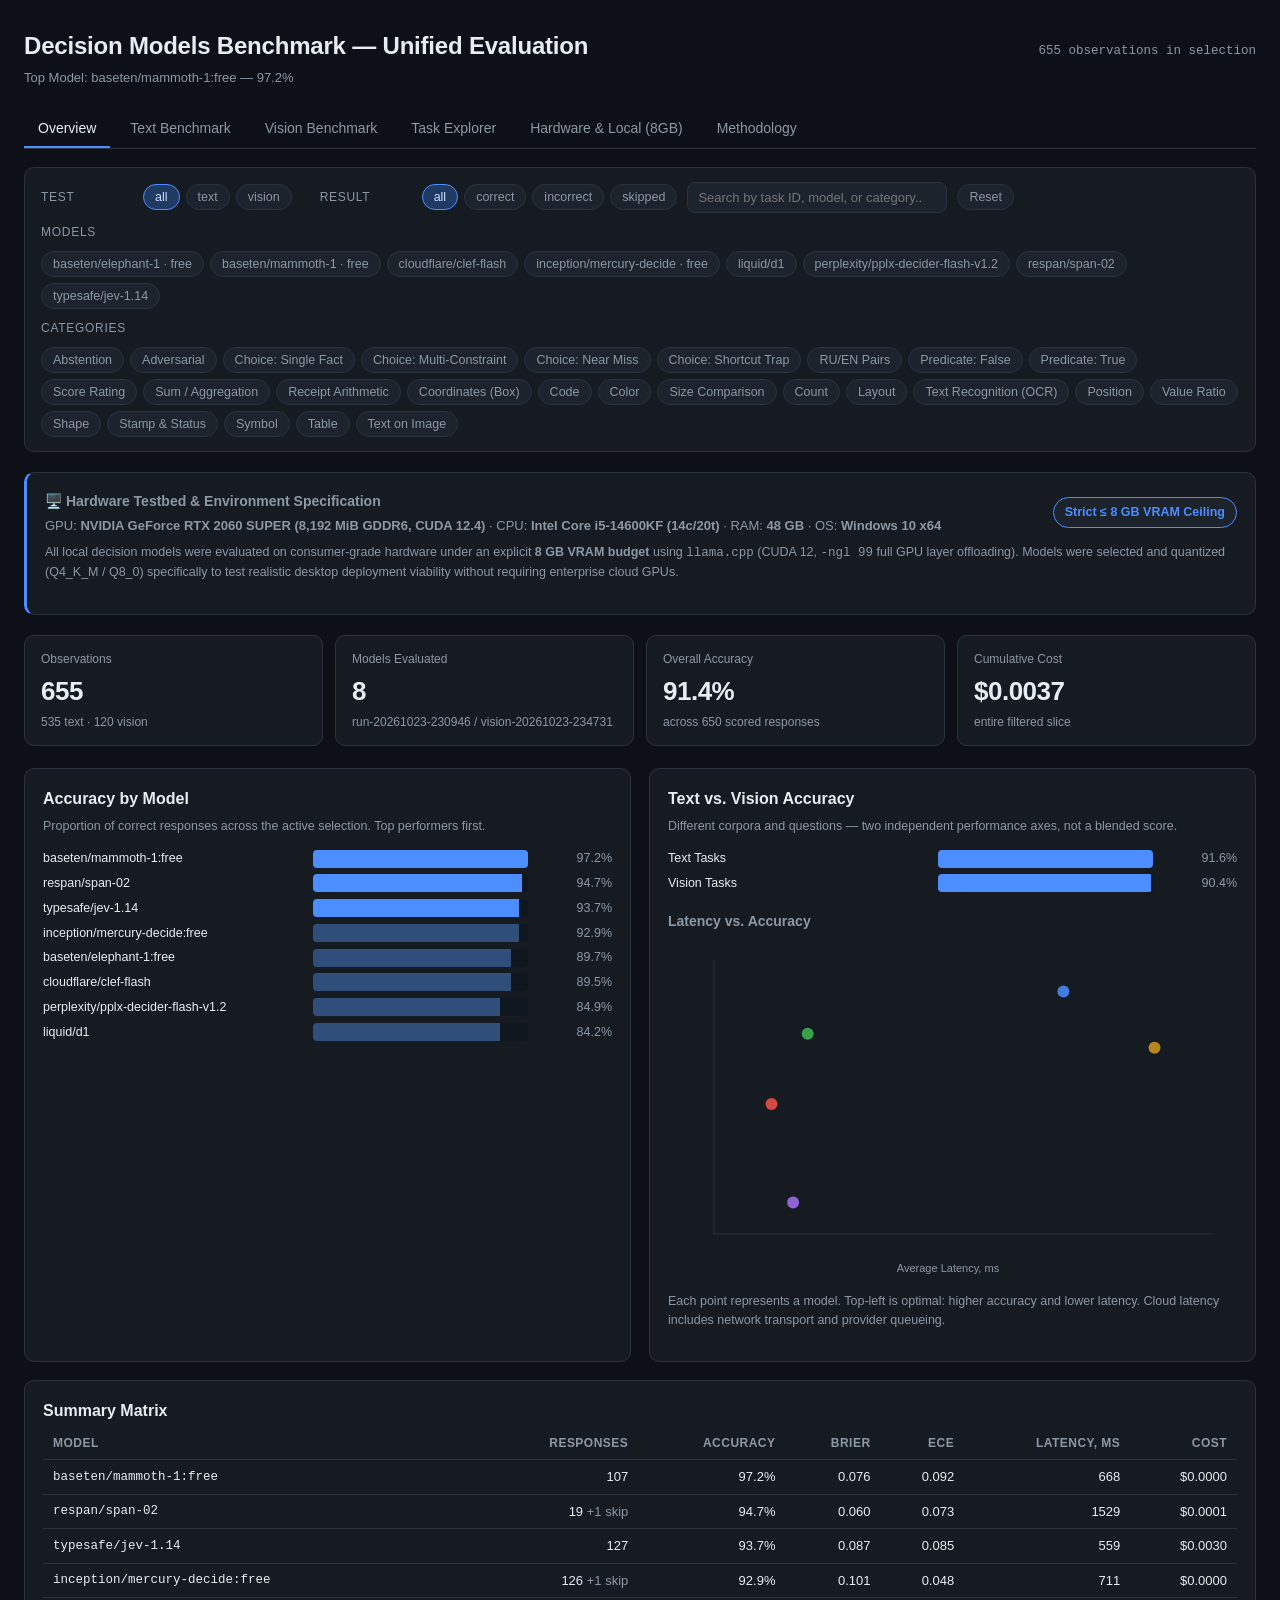
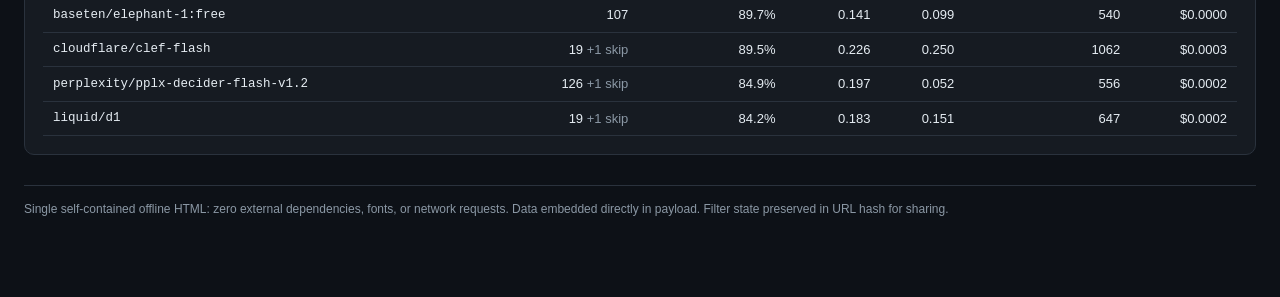
==== docs/index.html @ 8a58cbc9 "docs: correct OS specification to Windows 10 x64" ====
<!DOCTYPE html>
<html lang="en">
<head>
<meta charset="utf-8">
<meta name="viewport" content="width=device-width, initial-scale=1">
<title>Decision Models Benchmark — Evaluation Report</title>
<style>
:root {
  --bg: #0d1117;
  --panel: #161b22;
  --panel-2: #1c232c;
  --line: #2a323d;
  --text: #e6edf3;
  --muted: #8b98a5;
  --accent: #4c8dff;
  --good: #3fb950;
  --warn: #d29922;
  --bad: #f85149;
  --radius: 10px;
}

* { box-sizing: border-box; }

html, body {
  margin: 0;
  padding: 0;
  background: var(--bg);
  color: var(--text);
  font: 14px/1.5 -apple-system, "Segoe UI", Roboto, Arial, sans-serif;
}

a { color: var(--accent); }

.wrap { max-width: 1360px; margin: 0 auto; padding: 28px 24px 80px; }

header.top { display: flex; flex-wrap: wrap; gap: 16px; align-items: baseline; justify-content: space-between; }
h1 { font-size: 24px; margin: 0 0 4px; letter-spacing: -0.2px; }
.sub { color: var(--muted); font-size: 13px; }
.mono { font-family: ui-monospace, Consolas, monospace; font-size: 12.5px; }

nav.tabs { display: flex; flex-wrap: wrap; gap: 6px; margin: 22px 0 18px; border-bottom: 1px solid var(--line); }
nav.tabs button {
  background: none; border: 0; color: var(--muted); padding: 10px 14px;
  cursor: pointer; font-size: 14px; border-bottom: 2px solid transparent;
}
nav.tabs button:hover { color: var(--text); }
nav.tabs button.active { color: var(--text); border-bottom-color: var(--accent); }

section.view { display: none; }
section.view.active { display: block; }

.filters {
  background: var(--panel); border: 1px solid var(--line); border-radius: var(--radius);
  padding: 14px 16px; margin-bottom: 20px;
}
.frow { display: flex; flex-wrap: wrap; gap: 10px; align-items: center; margin-bottom: 10px; }
.frow:last-child { margin-bottom: 0; }
.flabel { color: var(--muted); font-size: 12px; text-transform: uppercase; letter-spacing: .06em; min-width: 92px; }

.chip {
  border: 1px solid var(--line); background: var(--panel-2); color: var(--muted);
  padding: 5px 11px; border-radius: 999px; cursor: pointer; font-size: 12.5px;
}
.chip:hover { color: var(--text); border-color: #3b4652; }
.chip.on { background: #1f3a63; border-color: var(--accent); color: #cfe0ff; }

input[type=search], select {
  background: var(--panel-2); border: 1px solid var(--line); color: var(--text);
  border-radius: 8px; padding: 7px 10px; font-size: 13px; outline: none;
}
input[type=search] { min-width: 260px; }
input[type=search]:focus { border-color: var(--accent); }

.kpis { display: grid; grid-template-columns: repeat(auto-fit, minmax(190px, 1fr)); gap: 12px; margin-bottom: 22px; }
.kpi { background: var(--panel); border: 1px solid var(--line); border-radius: var(--radius); padding: 14px 16px; }
.kpi .k { color: var(--muted); font-size: 12px; }
.kpi .v { font-size: 26px; font-weight: 600; margin-top: 4px; letter-spacing: -0.5px; }
.kpi .n { color: var(--muted); font-size: 12px; margin-top: 2px; }

.card { background: var(--panel); border: 1px solid var(--line); border-radius: var(--radius); padding: 18px; margin-bottom: 18px; }
.card h2 { font-size: 16px; margin: 0 0 4px; }
.card h3 { font-size: 14px; margin: 18px 0 8px; color: var(--muted); font-weight: 600; }
.card p.note { color: var(--muted); font-size: 12.5px; margin: 6px 0 14px; }

table { width: 100%; border-collapse: collapse; font-size: 13px; }
th, td { text-align: left; padding: 7px 10px; border-bottom: 1px solid var(--line); white-space: nowrap; }
th { color: var(--muted); font-weight: 600; font-size: 12px; text-transform: uppercase; letter-spacing: .04em; }
td.num, th.num { text-align: right; font-variant-numeric: tabular-nums; }
tr:hover td { background: #1a212a; }
.table-scroll { overflow-x: auto; }

.bar-row { display: grid; grid-template-columns: 260px 1fr 74px; gap: 10px; align-items: center; margin: 6px 0; }
.bar-label { color: var(--text); font-size: 12.5px; overflow: hidden; text-overflow: ellipsis; }
.bar-track { background: #10161d; border-radius: 4px; height: 18px; overflow: hidden; }
.bar-fill { height: 100%; background: linear-gradient(90deg, #2f6fde, #4c8dff); }
.bar-val { text-align: right; font-variant-numeric: tabular-nums; color: var(--muted); font-size: 12.5px; }

.pill { display: inline-block; padding: 2px 9px; border-radius: 999px; font-size: 11.5px; border: 1px solid transparent; }
.pill.ok { background: #10331b; color: #56d364; border-color: #1f6f34; }
.pill.fail { background: #3a1416; color: #ff7b72; border-color: #7a2126; }
.pill.skip { background: #2b2b1a; color: #d29922; border-color: #5a4a1a; }
.pill.neutral { background: #1c232c; color: var(--muted); border-color: var(--line); }

.claims-grid { display: grid; gap: 10px; }
.claim { border: 1px solid var(--line); border-radius: var(--radius); padding: 14px 16px; background: var(--panel-2); }
.claim .q { font-size: 13.5px; margin-bottom: 8px; }
.claim .q::before { content: "«"; color: var(--muted); }
.claim .q::after { content: "»"; color: var(--muted); }
.claim .ev { color: var(--muted); font-size: 12.5px; }
.claim .head { display: flex; gap: 10px; align-items: center; margin-bottom: 8px; flex-wrap: wrap; }

.legend { display: flex; gap: 14px; flex-wrap: wrap; color: var(--muted); font-size: 12px; margin-top: 8px; }
.legend i { display: inline-block; width: 10px; height: 10px; border-radius: 2px; margin-right: 5px; }

.two-col { display: grid; grid-template-columns: 1fr 1fr; gap: 18px; }
@media (max-width: 980px) { .two-col { grid-template-columns: 1fr; } .bar-row { grid-template-columns: 150px 1fr 64px; } }

.hm { font-variant-numeric: tabular-nums; text-align: center; border-radius: 3px; }
.hm-wrap td { padding: 5px 8px; }

.hm2 { width: 100%; table-layout: auto; }
.hm2 th { white-space: nowrap; padding: 8px 10px; }
.hm2 td { padding: 6px 10px; border-bottom: 1px solid var(--line); }
.hm2 td.hm-cat { color: var(--text); font-weight: 500; white-space: nowrap; width: 34%; }
.hm2 td.hm { text-align: center; font-variant-numeric: tabular-nums; color: #eef3f8; min-width: 64px; }
.hm2 td.hm-empty { color: var(--muted); background: transparent; }
.hm2 td.hm-avg { text-align: center; color: var(--muted); background: rgba(255,255,255,.03); font-weight: 600; }
.hm2 tbody tr:hover td { background-color: rgba(255,255,255,.04); }

.vtasks { display: grid; grid-template-columns: repeat(auto-fill, minmax(340px, 1fr)); gap: 14px; }
.vtask { background: var(--panel-2); border: 1px solid var(--line); border-radius: var(--radius); padding: 12px; }
.vtask img { width: 100%; display: block; border-radius: 6px; border: 1px solid var(--line); background: #fff; }
.vhead { display: flex; gap: 8px; align-items: center; margin-bottom: 8px; flex-wrap: wrap; }
.vq { font-size: 13px; margin: 10px 0 4px; }
.vgold { font-size: 12.5px; color: var(--muted); margin-bottom: 8px; }
.vgold b { color: var(--text); }
.vres { display: flex; flex-direction: column; gap: 3px; border-top: 1px solid var(--line); padding-top: 8px; }
.vrow { display: grid; grid-template-columns: 1fr 24px 40px 1.1fr; gap: 6px; align-items: center; font-size: 12px; }
.vm { color: var(--muted); overflow: hidden; text-overflow: ellipsis; white-space: nowrap; }
.vc { text-align: right; color: var(--muted); font-variant-numeric: tabular-nums; }
.vp { color: #c9d4df; font-size: 11.5px; overflow: hidden; text-overflow: ellipsis; white-space: nowrap; }

ul.tight { margin: 8px 0 0 18px; padding: 0; }
ul.tight li { margin: 4px 0; color: #c9d4df; }

footer { color: var(--muted); font-size: 12px; margin-top: 30px; border-top: 1px solid var(--line); padding-top: 14px; }

</style>
</head>
<body>
<div class="wrap">

  <header class="top">
    <div>
      <h1>Decision Models Benchmark — Unified Evaluation</h1>
      <div class="sub" id="overview-sub">107 Text &amp; 20 Vision Tasks · Cloud API vs. Local llama.cpp (8 GB VRAM Budget)</div>
    </div>
    <div class="sub mono" id="f-summary"></div>
  </header>

  <nav class="tabs">
    <button data-view="overview" class="active">Overview</button>
    <button data-view="text">Text Benchmark</button>
    <button data-view="vision">Vision Benchmark</button>
    <button data-view="explore">Task Explorer</button>
    <button data-view="local">Hardware &amp; Local (8GB)</button>
    <button data-view="methods">Methodology</button>
  </nav>

  <div class="filters">
    <div class="frow"><span class="flabel">Test</span><div id="f-test" style="display:flex;gap:6px;flex-wrap:wrap"></div>
      <span class="flabel" style="margin-left:18px">Result</span><div id="f-out" style="display:flex;gap:6px;flex-wrap:wrap"></div>
      <input type="search" id="f-q" placeholder="Search by task ID, model, or category...">
      <button class="chip" id="f-reset">Reset</button>
    </div>
    <div class="frow"><span class="flabel">Models</span><div id="f-models" style="display:flex;gap:6px;flex-wrap:wrap"></div></div>
    <div class="frow"><span class="flabel">Categories</span><div id="f-cats" style="display:flex;gap:6px;flex-wrap:wrap"></div></div>
  </div>

  <!-- ------------------------------------------------------------- overview -->
  <section class="view active" id="v-overview">
    <!-- Hardware Specification Callout -->
    <div class="card" style="margin-bottom: 20px; border-left: 3px solid var(--accent)">
      <div style="display:flex;justify-content:space-between;align-items:center;flex-wrap:wrap;gap:12px">
        <div>
          <h3 style="margin:0 0 4px">🖥️ Hardware Testbed &amp; Environment Specification</h3>
          <div class="sub">GPU: <b>NVIDIA GeForce RTX 2060 SUPER (8,192 MiB GDDR6, CUDA 12.4)</b> · CPU: <b>Intel Core i5-14600KF (14c/20t)</b> · RAM: <b>48 GB</b> · OS: <b>Windows 10 x64</b></div>
        </div>
        <span class="chip" style="border-color:var(--accent);color:var(--accent);font-weight:600">Strict ≤ 8 GB VRAM Ceiling</span>
      </div>
      <p class="note" style="margin-top:8px">All local decision models were evaluated on consumer-grade hardware under an explicit <b>8 GB VRAM budget</b> using <code>llama.cpp</code> (CUDA 12, <code>-ngl 99</code> full GPU layer offloading). Models were selected and quantized (Q4_K_M / Q8_0) specifically to test realistic desktop deployment viability without requiring enterprise cloud GPUs.</p>
    </div>

    <div class="kpis" id="kpis"></div>
    <div class="two-col">
      <div class="card">
        <h2>Accuracy by Model</h2>
        <p class="note">Proportion of correct responses across the active selection. Top performers first.</p>
        <div id="chart-acc"></div>
      </div>
      <div class="card">
        <h2>Text vs. Vision Accuracy</h2>
        <p class="note">Different corpora and questions — two independent performance axes, not a blended score.</p>
        <div id="chart-test"></div>
        <h3>Latency vs. Accuracy</h3>
        <div id="scatter"></div>
      </div>
    </div>
    <div class="card">
      <h2>Summary Matrix</h2>
      <div id="table-models"></div>
    </div>
  </section>

  <!-- ----------------------------------------------------------------- text -->
  <section class="view" id="v-text">
    <div class="card">
      <h2>Text Model Summary: Cloud &amp; Local</h2>
      <p class="note">Direct comparison of 5 cloud and 10 local models on an identical 107-task corpus. Local models are marked as (local) and benchmarked on RTX 2060 SUPER 8GB.</p>
      <div id="text-models-table"></div>
    </div>
    <div class="card">
      <h2>Category Reference</h2>
      <p class="note">Each category isolates a specific decision primitive or failure mode rather than a broad subject topic.</p>
      <div id="catkey"></div>
    </div>
    <div class="card">
      <div style="display:flex;justify-content:space-between;align-items:center;flex-wrap:wrap;gap:10px;margin-bottom:8px">
        <h2 style="margin:0">Accuracy by Category (Heatmap)</h2>
        <div id="heat-filter" style="display:flex;gap:6px"></div>
      </div>
      <p class="note">Cell numbers indicate percentage accuracy; background saturation indicates relative score. Cloud and local models aligned side-by-side.</p>
      <div id="heat"></div>
    </div>
    <div class="two-col">
      <div class="card">
        <h2>Probability Calibration</h2>
        <div id="calib"></div>
      </div>
      <div class="card">
        <h2>Score Axis: Deviation from Rubric</h2>
        <div id="bias"></div>
        <p class="note">Models consistently demonstrate a 0.1–0.3 level bias toward the center of the ordinal 0–4 scale.</p>
      </div>
    </div>
    <div class="card">
      <h2>Paired Model Comparisons (Bootstrap)</h2>
      <div id="cmp"></div>
    </div>
  </section>

  <!-- --------------------------------------------------------------- vision -->
  <section class="view" id="v-vision">
    <div class="card">
      <div style="display:flex;justify-content:space-between;align-items:center;flex-wrap:wrap;gap:10px;margin-bottom:8px">
        <h2 style="margin:0">Vision Models Summary</h2>
        <div id="vmodels-filter" style="display:flex;gap:6px"></div>
      </div>
      <p class="note">6 cloud and 6 local models evaluated on 20 ladder tasks. Local models are labeled (local). "+1 skip" denotes the box-coordinates task (supported only by Jev).</p>
      <div id="vmodels"></div>
    </div>
    <div class="two-col">
      <div class="card">
        <h2>Accuracy across Ladder Levels</h2>
        <p class="note">L1 (single salient object) through L5 (dense scene reasoning, code bug, arithmetic). Direct cloud vs. local comparison.</p>
        <div id="vlvl"></div>
      </div>
      <div class="card">
        <h2>Box Coordinate Primitive</h2>
        <div id="box"></div>
        <p class="note">Intersection over Union (IoU) evaluated against exact synthetic ground truth coordinates.</p>
      </div>
    </div>
    <div class="card">
      <h2>Visual Task Inspection Cards</h2>
      <p class="note">Under each image: prompt question, ground truth answer, and individual model predictions: ✓/✗, confidence, and error output.</p>
      <div class="vtasks" id="vtasks"></div>
    </div>
    <div class="card">
      <h2>Empirical Task Difficulty</h2>
      <div id="vdiff"></div>
    </div>
  </section>

  <!-- -------------------------------------------------------------- explore -->
  <section class="view" id="v-explore">
    <div class="card">
      <h2>All Observations</h2>
      <p class="note" id="explore-count"></p>
      <div id="explore-table"></div>
    </div>
  </section>

  <!-- ---------------------------------------------------------------- local -->
  <section class="view" id="v-local">
    <div class="card">
      <h2>Local Deployment: 10 Models on RTX 2060 SUPER (8 GB VRAM Limit)</h2>
      <p class="note">Evaluated on identical corpora (107 text + 20 vision tasks) using <code>llama.cpp</code> (CUDA 12 build, offloading all layers with <code>-ngl 99</code>). GPU warmed up prior to measurements, cold runs excluded. Accuracy is deterministic; wall-clock latency measured under dedicated GPU load.</p>
      <div id="local-table"></div>
    </div>
    <div class="two-col">
      <div class="card">
        <h2>Local Text Accuracy &amp; VRAM</h2>
        <div id="local-chart"></div>
      </div>
      <div class="card">
        <h2>Local Vision Accuracy &amp; VRAM</h2>
        <div id="local-vchart"></div>
      </div>
    </div>
    <div class="card">
      <h2>Cloud Baselines on the Same Corpora</h2>
      <div id="local-cloud"></div>
      <p class="note">Text ceiling: 0.972 (mammoth-1) vs. best local 0.869 (vllm-d3-flash, −10.3 pp). Vision ceiling: 0.947 (span-02 / pplx-decider) vs. best local 0.895 (vllm-d3-flash / Clef-Flash, −5.2 pp). Local models incur zero token costs, complete data privacy, and predictable low-latency inference.</p>
    </div>
  </section>

  <!-- -------------------------------------------------------------- methods -->
  <section class="view" id="v-methods">
    <div class="card">
      <h2>Evaluation Metrics</h2>
      <ul class="tight">
        <li><b>Accuracy</b> — proportion of tasks where the argmax selected option matched the ground truth label. For binary predicates (noul), threshold is 0.5; for ordinal scores, rounded to the nearest level.</li>
        <li><b>Brier Score</b> — mean squared error across the full probability distribution vector.</li>
        <li><b>Expected Calibration Error (ECE)</b> — 10-bin weighted absolute gap between model confidence and empirical accuracy.</li>
        <li><b>p(gold)</b> — probability mass allocated to the true gold option (directly informs Brier and NLL).</li>
        <li><b>Latency (p50)</b> — end-to-end wall-clock latency in milliseconds. Cloud metrics include OpenRouter transport and provider queueing; local metrics measure dedicated GPU inference.</li>
        <li><b>Cost</b> — cumulative cost based on reported token usage.</li>
      </ul>
      <h3>Limitations &amp; Boundary Conditions</h3>
      <ul class="tight">
        <li>Text Corpus: 107 tasks. A difference under ~10 percentage points is not statistically resolvable at n=107 (paired bootstrap CIs are reported).</li>
        <li>Vision Corpus: 20 ladder tasks (4 per level). Each task represents 25% of its level score.</li>
        <li>Local Hardware Limit: Tested strictly within an 8 GB VRAM budget on consumer hardware.</li>
        <li>Ground truth labels are analytically authored with written rationales, not crowdsourced.</li>
        <li>Third-party leaderboard scores (Jev Decision Index, S1MB) measure different splits and cannot be directly equated with argmax task accuracy.</li>
      </ul>
    </div>
    <div class="card">
      <h2>Self-Verification Suite</h2>
      <div id="verify"></div>
    </div>
    <div class="card">
      <h2>OpenRouter Decision Models Catalog</h2>
      <div id="catalog"></div>
    </div>
    <div class="card">
      <h2>Data Provenance &amp; Hashes</h2>
      <div id="meta"></div>
    </div>
  </section>

  <footer>
    Single self-contained offline HTML: zero external dependencies, fonts, or network requests. Data embedded directly in payload. Filter state preserved in URL hash for sharing.
  </footer>
</div>

<script id="payload" type="application/json">{"meta":{"built_at":"2026-10-23T23:48:21","sources":{"text":"run-20261023-230946","vision":"vision-20261023-234731"},"source_sha256":{"text_raw":"dc46e6674f87af96","vision_raw":"4a0388405c57bce9"},"counts":{"observations":655,"models":8,"tasks":127}},"models":[{"slug":"baseten/elephant-1:free","test":"text","tier":"free","price_in":0.0,"modalities":["text"],"ctx":16384},{"slug":"baseten/mammoth-1:free","test":"text","tier":"free","price_in":0.0,"modalities":["text"],"ctx":16384},{"slug":"cloudflare/clef-flash","test":"vision","tier":"paid","price_in":3.8e-08,"modalities":["text","image"],"ctx":24576},{"slug":"inception/mercury-decide:free","test":"text","tier":"free","price_in":0.0,"modalities":["text","image"],"ctx":65536},{"slug":"liquid/d1","test":"vision","tier":"paid","price_in":2e-08,"modalities":["text","image"],"ctx":65536},{"slug":"perplexity/pplx-decider-flash-v1.2","test":"text","tier":"paid","price_in":1e-08,"modalities":["text","image"],"ctx":262144},{"slug":"respan/span-02","test":"vision","tier":"paid","price_in":1e-08,"modalities":["text","image"],"ctx":131072},{"slug":"typesafe/jev-1.14","test":"text","tier":"paid","price_in":4.2e-08,"modalities":["text","image"],"ctx":262144}],"observations":[{"id":"text|baseten/elephant-1:free|AB-001","test":"text","model":"baseten/elephant-1:free","task":"AB-001","cat":"abstention","level":0,"lang":"ru","diff":"hard","ok":0,"p":0.171638,"b":1.078574,"conf":0.452399,"lat":563.0,"cost":0.0,"skip":false,"pred":"partial_data","gold":"insufficient_data"},{"id":"text|baseten/elephant-1:free|AB-002","test":"text","model":"baseten/elephant-1:free","task":"AB-002","cat":"abstention","level":0,"lang":"ru","diff":"hard","ok":1,"p":0.888718,"b":0.021329,"conf":0.851624,"lat":500.0,"cost":0.0,"skip":false,"pred":"insufficient_data","gold":"insufficient_data"},{"id":"text|baseten/elephant-1:free|AB-003","test":"text","model":"baseten/elephant-1:free","task":"AB-003","cat":"abstention","level":0,"lang":"ru","diff":"hard","ok":1,"p":0.927705,"b":0.00719,"conf":0.903606,"lat":532.0,"cost":0.0,"skip":false,"pred":"insufficient_data","gold":"insufficient_data"},{"id":"text|baseten/elephant-1:free|AB-004","test":"text","model":"baseten/elephant-1:free","task":"AB-004","cat":"abstention","level":0,"lang":"ru","diff":"hard","ok":1,"p":0.990165,"b":0.00013,"conf":0.986887,"lat":562.0,"cost":0.0,"skip":false,"pred":"insufficient_data","gold":"insufficient_data"},{"id":"text|baseten/elephant-1:free|AB-005","test":"text","model":"baseten/elephant-1:free","task":"AB-005","cat":"abstention","level":0,"lang":"ru","diff":"hard","ok":1,"p":0.967544,"b":0.001583,"conf":0.951315,"lat":578.0,"cost":0.0,"skip":false,"pred":"insufficient_data","gold":"insufficient_data"},{"id":"text|baseten/elephant-1:free|AB-006","test":"text","model":"baseten/elephant-1:free","task":"AB-006","cat":"abstention","level":0,"lang":"ru","diff":"hard","ok":1,"p":0.998262,"b":4e-06,"conf":0.997682,"lat":516.0,"cost":0.0,"skip":false,"pred":"insufficient_data","gold":"insufficient_data"},{"id":"text|baseten/elephant-1:free|AB-007","test":"text","model":"baseten/elephant-1:free","task":"AB-007","cat":"abstention","level":0,"lang":"ru","diff":"hard","ok":1,"p":0.940635,"b":0.004704,"conf":0.920847,"lat":484.0,"cost":0.0,"skip":false,"pred":"insufficient_data","gold":"insufficient_data"},{"id":"text|baseten/elephant-1:free|AB-008","test":"text","model":"baseten/elephant-1:free","task":"AB-008","cat":"abstention","level":0,"lang":"ru","diff":"hard","ok":1,"p":0.896853,"b":0.014527,"conf":0.86247,"lat":578.0,"cost":0.0,"skip":false,"pred":"insufficient_data","gold":"insufficient_data"},{"id":"text|baseten/elephant-1:free|AB-009","test":"text","model":"baseten/elephant-1:free","task":"AB-009","cat":"abstention","level":0,"lang":"ru","diff":"hard","ok":0,"p":0.194609,"b":1.127377,"conf":0.581891,"lat":515.0,"cost":0.0,"skip":false,"pred":"schema_drift","gold":"insufficient_data"},{"id":"text|baseten/elephant-1:free|AD-001","test":"text","model":"baseten/elephant-1:free","task":"AD-001","cat":"adversarial","level":0,"lang":"ru","diff":"hard","ok":1,"p":0.964456,"b":0.00178,"conf":0.952608,"lat":531.0,"cost":0.0,"skip":false,"pred":"frontend","gold":"frontend"},{"id":"text|baseten/elephant-1:free|AD-002","test":"text","model":"baseten/elephant-1:free","task":"AD-002","cat":"adversarial","level":0,"lang":"ru","diff":"hard","ok":1,"p":0.996668,"b":1.5e-05,"conf":0.995557,"lat":516.0,"cost":0.0,"skip":false,"pred":"exchange","gold":"exchange"},{"id":"text|baseten/elephant-1:free|AD-003","test":"text","model":"baseten/elephant-1:free","task":"AD-003","cat":"adversarial","level":0,"lang":"ru","diff":"hard","ok":1,"p":0.995863,"b":2.5e-05,"conf":0.994483,"lat":578.0,"cost":0.0,"skip":false,"pred":"39900","gold":"39900"},{"id":"text|baseten/elephant-1:free|AD-004","test":"text","model":"baseten/elephant-1:free","task":"AD-004","cat":"adversarial","level":0,"lang":"ru","diff":"hard","ok":1,"p":0.999333,"b":1e-06,"conf":0.999111,"lat":516.0,"cost":0.0,"skip":false,"pred":"2100","gold":"2100"},{"id":"text|baseten/elephant-1:free|AD-005","test":"text","model":"baseten/elephant-1:free","task":"AD-005","cat":"adversarial","level":0,"lang":"ru","diff":"hard","ok":1,"p":0.952285,"b":0.004553,"conf":0.90457,"lat":547.0,"cost":0.0,"skip":false,"pred":"yes","gold":"yes"},{"id":"text|baseten/elephant-1:free|AD-006","test":"text","model":"baseten/elephant-1:free","task":"AD-006","cat":"adversarial","level":0,"lang":"ru","diff":"hard","ok":1,"p":0.999893,"b":0.0,"conf":0.999858,"lat":547.0,"cost":0.0,"skip":false,"pred":"phishing","gold":"phishing"},{"id":"text|baseten/elephant-1:free|AD-007","test":"text","model":"baseten/elephant-1:free","task":"AD-007","cat":"adversarial","level":0,"lang":"ru","diff":"hard","ok":1,"p":0.816272,"b":0.056436,"conf":0.755029,"lat":500.0,"cost":0.0,"skip":false,"pred":"other","gold":"other"},{"id":"text|baseten/elephant-1:free|AD-008","test":"text","model":"baseten/elephant-1:free","task":"AD-008","cat":"adversarial","level":0,"lang":"ru","diff":"hard","ok":1,"p":0.960881,"b":0.00153,"conf":0.960881,"lat":547.0,"cost":0.0,"skip":false,"pred":1.0,"gold":true},{"id":"text|baseten/elephant-1:free|CH-001","test":"text","model":"baseten/elephant-1:free","task":"CH-001","cat":"choice_fact","level":0,"lang":"ru","diff":"easy","ok":1,"p":0.705333,"b":0.127946,"conf":0.656222,"lat":594.0,"cost":0.0,"skip":false,"pred":"valid_payload","gold":"valid_payload"},{"id":"text|baseten/elephant-1:free|CH-002","test":"text","model":"baseten/elephant-1:free","task":"CH-002","cat":"choice_fact","level":0,"lang":"ru","diff":"easy","ok":1,"p":0.980761,"b":0.000615,"conf":0.977554,"lat":532.0,"cost":0.0,"skip":false,"pred":"captcha","gold":"captcha"},{"id":"text|baseten/elephant-1:free|CH-003","test":"text","model":"baseten/elephant-1:free","task":"CH-003","cat":"choice_fact","level":0,"lang":"ru","diff":"easy","ok":1,"p":0.989178,"b":0.000142,"conf":0.987374,"lat":547.0,"cost":0.0,"skip":false,"pred":"soft_ban","gold":"soft_ban"},{"id":"text|baseten/elephant-1:free|CH-004","test":"text","model":"baseten/elephant-1:free","task":"CH-004","cat":"choice_fact","level":0,"lang":"ru","diff":"easy","ok":1,"p":0.614653,"b":0.210484,"conf":0.550428,"lat":563.0,"cost":0.0,"skip":false,"pred":"entity_not_found","gold":"entity_not_found"},{"id":"text|baseten/elephant-1:free|CH-005","test":"text","model":"baseten/elephant-1:free","task":"CH-005","cat":"choice_fact","level":0,"lang":"ru","diff":"medium","ok":1,"p":0.994166,"b":6.3e-05,"conf":0.993194,"lat":515.0,"cost":0.0,"skip":false,"pred":"partial_data","gold":"partial_data"},{"id":"text|baseten/elephant-1:free|CH-006","test":"text","model":"baseten/elephant-1:free","task":"CH-006","cat":"choice_fact","level":0,"lang":"ru","diff":"easy","ok":1,"p":0.913863,"b":0.012376,"conf":0.899507,"lat":516.0,"cost":0.0,"skip":false,"pred":"schema_drift","gold":"schema_drift"},{"id":"text|baseten/elephant-1:free|CH-007","test":"text","model":"baseten/elephant-1:free","task":"CH-007","cat":"choice_fact","level":0,"lang":"ru","diff":"medium","ok":1,"p":0.995176,"b":3e-05,"conf":0.994372,"lat":500.0,"cost":0.0,"skip":false,"pred":"auth_required","gold":"auth_required"},{"id":"text|baseten/elephant-1:free|CH-008","test":"text","model":"baseten/elephant-1:free","task":"CH-008","cat":"choice_fact","level":0,"lang":"ru","diff":"medium","ok":1,"p":0.951923,"b":0.003337,"conf":0.94391,"lat":547.0,"cost":0.0,"skip":false,"pred":"soft_ban","gold":"soft_ban"},{"id":"text|baseten/elephant-1:free|CH-009","test":"text","model":"baseten/elephant-1:free","task":"CH-009","cat":"choice_fact","level":0,"lang":"ru","diff":"hard","ok":1,"p":0.685179,"b":0.140157,"conf":0.632708,"lat":516.0,"cost":0.0,"skip":false,"pred":"valid_payload","gold":"valid_payload"},{"id":"text|baseten/elephant-1:free|CH-010","test":"text","model":"baseten/elephant-1:free","task":"CH-010","cat":"choice_fact","level":0,"lang":"ru","diff":"medium","ok":1,"p":0.966669,"b":0.001653,"conf":0.961113,"lat":516.0,"cost":0.0,"skip":false,"pred":"soft_ban","gold":"soft_ban"},{"id":"text|baseten/elephant-1:free|CH-011","test":"text","model":"baseten/elephant-1:free","task":"CH-011","cat":"choice_fact","level":0,"lang":"ru","diff":"medium","ok":1,"p":0.665748,"b":0.146532,"conf":0.61004,"lat":469.0,"cost":0.0,"skip":false,"pred":"valid_payload","gold":"valid_payload"},{"id":"text|baseten/elephant-1:free|CH-012","test":"text","model":"baseten/elephant-1:free","task":"CH-012","cat":"choice_fact","level":0,"lang":"ru","diff":"hard","ok":1,"p":0.972383,"b":0.001207,"conf":0.96778,"lat":531.0,"cost":0.0,"skip":false,"pred":"schema_drift","gold":"schema_drift"},{"id":"text|baseten/elephant-1:free|CH-013","test":"text","model":"baseten/elephant-1:free","task":"CH-013","cat":"choice_near_miss","level":0,"lang":"ru","diff":"medium","ok":1,"p":0.994881,"b":4.7e-05,"conf":0.993175,"lat":515.0,"cost":0.0,"skip":false,"pred":"34800","gold":"34800"},{"id":"text|baseten/elephant-1:free|CH-014","test":"text","model":"baseten/elephant-1:free","task":"CH-014","cat":"choice_near_miss","level":0,"lang":"ru","diff":"hard","ok":1,"p":0.978814,"b":0.000651,"conf":0.971752,"lat":500.0,"cost":0.0,"skip":false,"pred":"3980","gold":"3980"},{"id":"text|baseten/elephant-1:free|CH-015","test":"text","model":"baseten/elephant-1:free","task":"CH-015","cat":"choice_near_miss","level":0,"lang":"ru","diff":"medium","ok":0,"p":0.322979,"b":0.706894,"conf":0.259069,"lat":547.0,"cost":0.0,"skip":false,"pred":"overflow_y","gold":"overflow_x"},{"id":"text|baseten/elephant-1:free|CH-016","test":"text","model":"baseten/elephant-1:free","task":"CH-016","cat":"choice_near_miss","level":0,"lang":"ru","diff":"hard","ok":1,"p":0.99355,"b":5.8e-05,"conf":0.9914,"lat":563.0,"cost":0.0,"skip":false,"pred":"2","gold":"2"},{"id":"text|baseten/elephant-1:free|CH-017","test":"text","model":"baseten/elephant-1:free","task":"CH-017","cat":"choice_near_miss","level":0,"lang":"ru","diff":"medium","ok":1,"p":0.502788,"b":0.362983,"conf":0.33705,"lat":515.0,"cost":0.0,"skip":false,"pred":"fast_worker","gold":"fast_worker"},{"id":"text|baseten/elephant-1:free|CH-018","test":"text","model":"baseten/elephant-1:free","task":"CH-018","cat":"choice_near_miss","level":0,"lang":"ru","diff":"hard","ok":1,"p":0.662328,"b":0.169214,"conf":0.54977,"lat":500.0,"cost":0.0,"skip":false,"pred":"ask_reshoot","gold":"ask_reshoot"},{"id":"text|baseten/elephant-1:free|CH-019","test":"text","model":"baseten/elephant-1:free","task":"CH-019","cat":"choice_near_miss","level":0,"lang":"ru","diff":"medium","ok":1,"p":0.992036,"b":0.000113,"conf":0.989381,"lat":515.0,"cost":0.0,"skip":false,"pred":"destructive","gold":"destructive"},{"id":"text|baseten/elephant-1:free|CH-020","test":"text","model":"baseten/elephant-1:free","task":"CH-020","cat":"choice_near_miss","level":0,"lang":"ru","diff":"hard","ok":1,"p":0.998825,"b":2e-06,"conf":0.998433,"lat":563.0,"cost":0.0,"skip":false,"pred":"disabled_bg","gold":"disabled_bg"},{"id":"text|baseten/elephant-1:free|CH-021","test":"text","model":"baseten/elephant-1:free","task":"CH-021","cat":"choice_near_miss","level":0,"lang":"ru","diff":"hard","ok":1,"p":0.689675,"b":0.156893,"conf":0.586233,"lat":594.0,"cost":0.0,"skip":false,"pred":"b_fresh","gold":"b_fresh"},{"id":"text|baseten/elephant-1:free|CH-022","test":"text","model":"baseten/elephant-1:free","task":"CH-022","cat":"choice_near_miss","level":0,"lang":"ru","diff":"medium","ok":1,"p":0.786193,"b":0.078796,"conf":0.714924,"lat":531.0,"cost":0.0,"skip":false,"pred":"account","gold":"account"},{"id":"text|baseten/elephant-1:free|CH-023","test":"text","model":"baseten/elephant-1:free","task":"CH-023","cat":"choice_near_miss","level":0,"lang":"ru","diff":"hard","ok":1,"p":0.999729,"b":0.0,"conf":0.999638,"lat":500.0,"cost":0.0,"skip":false,"pred":"loop","gold":"loop"},{"id":"text|baseten/elephant-1:free|CH-024","test":"text","model":"baseten/elephant-1:free","task":"CH-024","cat":"choice_near_miss","level":0,"lang":"ru","diff":"medium","ok":1,"p":0.950825,"b":0.003266,"conf":0.934433,"lat":578.0,"cost":0.0,"skip":false,"pred":"max_width","gold":"max_width"},{"id":"text|baseten/elephant-1:free|CH-025","test":"text","model":"baseten/elephant-1:free","task":"CH-025","cat":"choice_multiconstraint","level":0,"lang":"ru","diff":"hard","ok":0,"p":0.16506,"b":1.387393,"conf":0.774426,"lat":484.0,"cost":0.0,"skip":false,"pred":"P3","gold":"P2"},{"id":"text|baseten/elephant-1:free|CH-026","test":"text","model":"baseten/elephant-1:free","task":"CH-026","cat":"choice_multiconstraint","level":0,"lang":"ru","diff":"hard","ok":1,"p":0.994845,"b":4.4e-05,"conf":0.993127,"lat":1578.0,"cost":0.0,"skip":false,"pred":"B","gold":"B"},{"id":"text|baseten/elephant-1:free|CH-027","test":"text","model":"baseten/elephant-1:free","task":"CH-027","cat":"choice_multiconstraint","level":0,"lang":"ru","diff":"hard","ok":1,"p":0.673106,"b":0.208453,"conf":0.564141,"lat":485.0,"cost":0.0,"skip":false,"pred":"delete","gold":"delete"},{"id":"text|baseten/elephant-1:free|CH-028","test":"text","model":"baseten/elephant-1:free","task":"CH-028","cat":"choice_multiconstraint","level":0,"lang":"ru","diff":"medium","ok":1,"p":0.926279,"b":0.007873,"conf":0.901705,"lat":594.0,"cost":0.0,"skip":false,"pred":"1","gold":"1"},{"id":"text|baseten/elephant-1:free|CH-029","test":"text","model":"baseten/elephant-1:free","task":"CH-029","cat":"choice_multiconstraint","level":0,"lang":"ru","diff":"hard","ok":1,"p":0.92765,"b":0.010295,"conf":0.891475,"lat":547.0,"cost":0.0,"skip":false,"pred":"deny","gold":"deny"},{"id":"text|baseten/elephant-1:free|CH-030","test":"text","model":"baseten/elephant-1:free","task":"CH-030","cat":"choice_multiconstraint","level":0,"lang":"ru","diff":"hard","ok":1,"p":0.914143,"b":0.014503,"conf":0.885524,"lat":547.0,"cost":0.0,"skip":false,"pred":"duplicate","gold":"duplicate"},{"id":"text|baseten/elephant-1:free|CH-031","test":"text","model":"baseten/elephant-1:free","task":"CH-031","cat":"choice_multiconstraint","level":0,"lang":"ru","diff":"medium","ok":1,"p":0.984972,"b":0.000328,"conf":0.979962,"lat":500.0,"cost":0.0,"skip":false,"pred":"answer_self","gold":"answer_self"},{"id":"text|baseten/elephant-1:free|CH-032","test":"text","model":"baseten/elephant-1:free","task":"CH-032","cat":"choice_multiconstraint","level":0,"lang":"ru","diff":"hard","ok":1,"p":0.998165,"b":6e-06,"conf":0.997553,"lat":500.0,"cost":0.0,"skip":false,"pred":"mid","gold":"mid"},{"id":"text|baseten/elephant-1:free|CH-033","test":"text","model":"baseten/elephant-1:free","task":"CH-033","cat":"choice_shortcut_trap","level":0,"lang":"ru","diff":"hard","ok":1,"p":0.957453,"b":0.002844,"conf":0.943271,"lat":563.0,"cost":0.0,"skip":false,"pred":"refund","gold":"refund"},{"id":"text|baseten/elephant-1:free|CH-034","test":"text","model":"baseten/elephant-1:free","task":"CH-034","cat":"choice_shortcut_trap","level":0,"lang":"ru","diff":"hard","ok":0,"p":0.403679,"b":0.60352,"conf":0.410689,"lat":500.0,"cost":0.0,"skip":false,"pred":"soft_ban","gold":"partial_data"},{"id":"text|baseten/elephant-1:free|CH-035","test":"text","model":"baseten/elephant-1:free","task":"CH-035","cat":"choice_shortcut_trap","level":0,"lang":"ru","diff":"hard","ok":1,"p":0.981706,"b":0.00045,"conf":0.975608,"lat":500.0,"cost":0.0,"skip":false,"pred":"disabled_attr","gold":"disabled_attr"},{"id":"text|baseten/elephant-1:free|CH-036","test":"text","model":"baseten/elephant-1:free","task":"CH-036","cat":"choice_shortcut_trap","level":0,"lang":"ru","diff":"hard","ok":1,"p":0.970764,"b":0.001354,"conf":0.961019,"lat":593.0,"cost":0.0,"skip":false,"pred":"wrong_pm","gold":"wrong_pm"},{"id":"text|baseten/elephant-1:free|CH-037","test":"text","model":"baseten/elephant-1:free","task":"CH-037","cat":"choice_shortcut_trap","level":0,"lang":"ru","diff":"hard","ok":1,"p":0.948238,"b":0.003997,"conf":0.930984,"lat":531.0,"cost":0.0,"skip":false,"pred":"webhook","gold":"webhook"},{"id":"text|baseten/elephant-1:free|CH-038","test":"text","model":"baseten/elephant-1:free","task":"CH-038","cat":"choice_shortcut_trap","level":0,"lang":"ru","diff":"hard","ok":1,"p":0.865394,"b":0.028119,"conf":0.820525,"lat":578.0,"cost":0.0,"skip":false,"pred":"howto_address","gold":"howto_address"},{"id":"text|baseten/elephant-1:free|CH-039","test":"text","model":"baseten/elephant-1:free","task":"CH-039","cat":"choice_shortcut_trap","level":0,"lang":"ru","diff":"hard","ok":1,"p":0.993387,"b":6e-05,"conf":0.991182,"lat":516.0,"cost":0.0,"skip":false,"pred":"no_escape","gold":"no_escape"},{"id":"text|baseten/elephant-1:free|CH-040","test":"text","model":"baseten/elephant-1:free","task":"CH-040","cat":"choice_shortcut_trap","level":0,"lang":"ru","diff":"hard","ok":1,"p":0.84595,"b":0.040685,"conf":0.7946,"lat":500.0,"cost":0.0,"skip":false,"pred":"billing_docs","gold":"billing_docs"},{"id":"text|baseten/elephant-1:free|ML-001-EN","test":"text","model":"baseten/elephant-1:free","task":"ML-001-EN","cat":"multilingual","level":0,"lang":"en","diff":"medium","ok":1,"p":0.995406,"b":2.9e-05,"conf":0.993875,"lat":531.0,"cost":0.0,"skip":false,"pred":"refund","gold":"refund"},{"id":"text|baseten/elephant-1:free|ML-001-RU","test":"text","model":"baseten/elephant-1:free","task":"ML-001-RU","cat":"multilingual","level":0,"lang":"ru","diff":"medium","ok":1,"p":0.98405,"b":0.000361,"conf":0.978734,"lat":516.0,"cost":0.0,"skip":false,"pred":"refund","gold":"refund"},{"id":"text|baseten/elephant-1:free|ML-002-EN","test":"text","model":"baseten/elephant-1:free","task":"ML-002-EN","cat":"multilingual","level":0,"lang":"en","diff":"medium","ok":1,"p":0.998894,"b":2e-06,"conf":0.998525,"lat":531.0,"cost":0.0,"skip":false,"pred":"damaged","gold":"damaged"},{"id":"text|baseten/elephant-1:free|ML-002-RU","test":"text","model":"baseten/elephant-1:free","task":"ML-002-RU","cat":"multilingual","level":0,"lang":"ru","diff":"medium","ok":1,"p":0.99137,"b":0.000116,"conf":0.988494,"lat":500.0,"cost":0.0,"skip":false,"pred":"damaged","gold":"damaged"},{"id":"text|baseten/elephant-1:free|ML-003-EN","test":"text","model":"baseten/elephant-1:free","task":"ML-003-EN","cat":"multilingual","level":0,"lang":"en","diff":"hard","ok":1,"p":0.987212,"b":0.000279,"conf":0.98295,"lat":516.0,"cost":0.0,"skip":false,"pred":"payment","gold":"payment"},{"id":"text|baseten/elephant-1:free|ML-003-RU","test":"text","model":"baseten/elephant-1:free","task":"ML-003-RU","cat":"multilingual","level":0,"lang":"ru","diff":"hard","ok":1,"p":0.86065,"b":0.034262,"conf":0.814199,"lat":547.0,"cost":0.0,"skip":false,"pred":"payment","gold":"payment"},{"id":"text|baseten/elephant-1:free|ML-004-EN","test":"text","model":"baseten/elephant-1:free","task":"ML-004-EN","cat":"multilingual","level":0,"lang":"en","diff":"medium","ok":1,"p":0.993328,"b":8.2e-05,"conf":0.991105,"lat":578.0,"cost":0.0,"skip":false,"pred":"captcha","gold":"captcha"},{"id":"text|baseten/elephant-1:free|ML-004-RU","test":"text","model":"baseten/elephant-1:free","task":"ML-004-RU","cat":"multilingual","level":0,"lang":"ru","diff":"medium","ok":1,"p":0.938901,"b":0.005761,"conf":0.918535,"lat":516.0,"cost":0.0,"skip":false,"pred":"captcha","gold":"captcha"},{"id":"text|baseten/elephant-1:free|ML-005-EN","test":"text","model":"baseten/elephant-1:free","task":"ML-005-EN","cat":"multilingual","level":0,"lang":"en","diff":"medium","ok":1,"p":0.985255,"b":0.000217,"conf":0.985255,"lat":484.0,"cost":0.0,"skip":false,"pred":1.0,"gold":true},{"id":"text|baseten/elephant-1:free|ML-005-RU","test":"text","model":"baseten/elephant-1:free","task":"ML-005-RU","cat":"multilingual","level":0,"lang":"ru","diff":"medium","ok":1,"p":0.975155,"b":0.000617,"conf":0.975155,"lat":579.0,"cost":0.0,"skip":false,"pred":1.0,"gold":true},{"id":"text|baseten/elephant-1:free|ML-006-EN","test":"text","model":"baseten/elephant-1:free","task":"ML-006-EN","cat":"multilingual","level":0,"lang":"en","diff":"medium","ok":1,"p":0.982353,"b":0.000527,"conf":0.976471,"lat":500.0,"cost":0.0,"skip":false,"pred":"overlap","gold":"overlap"},{"id":"text|baseten/elephant-1:free|ML-006-RU","test":"text","model":"baseten/elephant-1:free","task":"ML-006-RU","cat":"multilingual","level":0,"lang":"ru","diff":"medium","ok":1,"p":0.990885,"b":0.000138,"conf":0.987847,"lat":562.0,"cost":0.0,"skip":false,"pred":"overlap","gold":"overlap"},{"id":"text|baseten/elephant-1:free|ML-007-EN","test":"text","model":"baseten/elephant-1:free","task":"ML-007-EN","cat":"multilingual","level":0,"lang":"en","diff":"hard","ok":1,"p":0.975057,"b":0.000867,"conf":0.966742,"lat":485.0,"cost":0.0,"skip":false,"pred":"refund","gold":"refund"},{"id":"text|baseten/elephant-1:free|ML-007-RU","test":"text","model":"baseten/elephant-1:free","task":"ML-007-RU","cat":"multilingual","level":0,"lang":"ru","diff":"hard","ok":1,"p":0.811314,"b":0.049763,"conf":0.748419,"lat":500.0,"cost":0.0,"skip":false,"pred":"refund","gold":"refund"},{"id":"text|baseten/elephant-1:free|NO-001","test":"text","model":"baseten/elephant-1:free","task":"NO-001","cat":"noul_true","level":0,"lang":"ru","diff":"easy","ok":1,"p":0.99139,"b":7.4e-05,"conf":0.99139,"lat":547.0,"cost":0.0,"skip":false,"pred":1.0,"gold":true},{"id":"text|baseten/elephant-1:free|NO-002","test":"text","model":"baseten/elephant-1:free","task":"NO-002","cat":"noul_true","level":0,"lang":"ru","diff":"easy","ok":1,"p":0.725708,"b":0.075236,"conf":0.725708,"lat":500.0,"cost":0.0,"skip":false,"pred":1.0,"gold":true},{"id":"text|baseten/elephant-1:free|NO-003","test":"text","model":"baseten/elephant-1:free","task":"NO-003","cat":"noul_true","level":0,"lang":"ru","diff":"medium","ok":1,"p":0.987124,"b":0.000166,"conf":0.987124,"lat":500.0,"cost":0.0,"skip":false,"pred":1.0,"gold":true},{"id":"text|baseten/elephant-1:free|NO-004","test":"text","model":"baseten/elephant-1:free","task":"NO-004","cat":"noul_true","level":0,"lang":"ru","diff":"medium","ok":1,"p":0.996198,"b":1.4e-05,"conf":0.996198,"lat":547.0,"cost":0.0,"skip":false,"pred":1.0,"gold":true},{"id":"text|baseten/elephant-1:free|NO-005","test":"text","model":"baseten/elephant-1:free","task":"NO-005","cat":"noul_true","level":0,"lang":"ru","diff":"hard","ok":1,"p":0.917458,"b":0.006813,"conf":0.917458,"lat":547.0,"cost":0.0,"skip":false,"pred":1.0,"gold":true},{"id":"text|baseten/elephant-1:free|NO-006","test":"text","model":"baseten/elephant-1:free","task":"NO-006","cat":"noul_true","level":0,"lang":"ru","diff":"medium","ok":1,"p":0.933488,"b":0.004424,"conf":0.933488,"lat":563.0,"cost":0.0,"skip":false,"pred":0.0,"gold":false},{"id":"text|baseten/elephant-1:free|NO-007","test":"text","model":"baseten/elephant-1:free","task":"NO-007","cat":"noul_true","level":0,"lang":"ru","diff":"medium","ok":1,"p":0.94908,"b":0.002593,"conf":0.94908,"lat":531.0,"cost":0.0,"skip":false,"pred":1.0,"gold":true},{"id":"text|baseten/elephant-1:free|NO-008","test":"text","model":"baseten/elephant-1:free","task":"NO-008","cat":"noul_true","level":0,"lang":"ru","diff":"hard","ok":1,"p":0.787339,"b":0.045225,"conf":0.787339,"lat":516.0,"cost":0.0,"skip":false,"pred":1.0,"gold":true},{"id":"text|baseten/elephant-1:free|NO-009","test":"text","model":"baseten/elephant-1:free","task":"NO-009","cat":"noul_false","level":0,"lang":"ru","diff":"medium","ok":1,"p":0.854548,"b":0.021156,"conf":0.854548,"lat":516.0,"cost":0.0,"skip":false,"pred":0.0,"gold":false},{"id":"text|baseten/elephant-1:free|NO-010","test":"text","model":"baseten/elephant-1:free","task":"NO-010","cat":"noul_false","level":0,"lang":"ru","diff":"easy","ok":1,"p":0.992096,"b":6.2e-05,"conf":0.992096,"lat":594.0,"cost":0.0,"skip":false,"pred":0.0,"gold":false},{"id":"text|baseten/elephant-1:free|NO-011","test":"text","model":"baseten/elephant-1:free","task":"NO-011","cat":"noul_false","level":0,"lang":"ru","diff":"medium","ok":1,"p":0.957058,"b":0.001844,"conf":0.957058,"lat":516.0,"cost":0.0,"skip":false,"pred":0.0,"gold":false},{"id":"text|baseten/elephant-1:free|NO-012","test":"text","model":"baseten/elephant-1:free","task":"NO-012","cat":"noul_false","level":0,"lang":"ru","diff":"medium","ok":1,"p":0.998894,"b":1e-06,"conf":0.998894,"lat":532.0,"cost":0.0,"skip":false,"pred":0.0,"gold":false},{"id":"text|baseten/elephant-1:free|NO-013","test":"text","model":"baseten/elephant-1:free","task":"NO-013","cat":"noul_false","level":0,"lang":"ru","diff":"hard","ok":1,"p":0.99354,"b":4.2e-05,"conf":0.99354,"lat":562.0,"cost":0.0,"skip":false,"pred":0.0,"gold":false},{"id":"text|baseten/elephant-1:free|NO-014","test":"text","model":"baseten/elephant-1:free","task":"NO-014","cat":"noul_false","level":0,"lang":"ru","diff":"medium","ok":1,"p":0.744025,"b":0.065523,"conf":0.744025,"lat":547.0,"cost":0.0,"skip":false,"pred":0.0,"gold":false},{"id":"text|baseten/elephant-1:free|NO-015","test":"text","model":"baseten/elephant-1:free","task":"NO-015","cat":"noul_false","level":0,"lang":"ru","diff":"medium","ok":1,"p":0.986255,"b":0.000189,"conf":0.986255,"lat":516.0,"cost":0.0,"skip":false,"pred":0.0,"gold":false},{"id":"text|baseten/elephant-1:free|NO-016","test":"text","model":"baseten/elephant-1:free","task":"NO-016","cat":"noul_false","level":0,"lang":"ru","diff":"hard","ok":1,"p":0.995178,"b":2.3e-05,"conf":0.995178,"lat":500.0,"cost":0.0,"skip":false,"pred":0.0,"gold":false},{"id":"text|baseten/elephant-1:free|SC-001","test":"text","model":"baseten/elephant-1:free","task":"SC-001","cat":"score","level":0,"lang":"ru","diff":"medium","ok":1,"p":0.0,"b":0.057148,"conf":0.781935,"lat":547.0,"cost":0.0,"skip":false,"pred":2.848032,"gold":3},{"id":"text|baseten/elephant-1:free|SC-002","test":"text","model":"baseten/elephant-1:free","task":"SC-002","cat":"score","level":0,"lang":"ru","diff":"easy","ok":0,"p":0.0,"b":1.008542,"conf":0.201803,"lat":516.0,"cost":0.0,"skip":false,"pred":3.042163,"gold":2},{"id":"text|baseten/elephant-1:free|SC-003","test":"text","model":"baseten/elephant-1:free","task":"SC-003","cat":"score","level":0,"lang":"ru","diff":"medium","ok":1,"p":0.0,"b":0.224632,"conf":0.576682,"lat":547.0,"cost":0.0,"skip":false,"pred":1.863679,"gold":2},{"id":"text|baseten/elephant-1:free|SC-004","test":"text","model":"baseten/elephant-1:free","task":"SC-004","cat":"score","level":0,"lang":"ru","diff":"medium","ok":1,"p":0.0,"b":0.12511,"conf":0.599081,"lat":563.0,"cost":0.0,"skip":false,"pred":1.189489,"gold":1},{"id":"text|baseten/elephant-1:free|SC-005","test":"text","model":"baseten/elephant-1:free","task":"SC-005","cat":"score","level":0,"lang":"ru","diff":"medium","ok":1,"p":0.0,"b":0.661292,"conf":0.356135,"lat":547.0,"cost":0.0,"skip":false,"pred":1.562803,"gold":2},{"id":"text|baseten/elephant-1:free|SC-006","test":"text","model":"baseten/elephant-1:free","task":"SC-006","cat":"score","level":0,"lang":"ru","diff":"hard","ok":1,"p":0.0,"b":0.00029,"conf":0.987204,"lat":547.0,"cost":0.0,"skip":false,"pred":0.012796,"gold":0},{"id":"text|baseten/elephant-1:free|SC-007","test":"text","model":"baseten/elephant-1:free","task":"SC-007","cat":"score","level":0,"lang":"ru","diff":"medium","ok":1,"p":0.0,"b":0.036288,"conf":0.799506,"lat":547.0,"cost":0.0,"skip":false,"pred":1.950502,"gold":2},{"id":"text|baseten/elephant-1:free|SC-008","test":"text","model":"baseten/elephant-1:free","task":"SC-008","cat":"score","level":0,"lang":"ru","diff":"medium","ok":1,"p":0.0,"b":0.018544,"conf":0.788491,"lat":500.0,"cost":0.0,"skip":false,"pred":1.858994,"gold":2},{"id":"text|baseten/elephant-1:free|SC-009","test":"text","model":"baseten/elephant-1:free","task":"SC-009","cat":"score","level":0,"lang":"ru","diff":"hard","ok":0,"p":0.0,"b":0.869032,"conf":0.293194,"lat":531.0,"cost":0.0,"skip":false,"pred":1.71912,"gold":3},{"id":"text|baseten/elephant-1:free|SC-010","test":"text","model":"baseten/elephant-1:free","task":"SC-010","cat":"score","level":0,"lang":"ru","diff":"medium","ok":0,"p":0.0,"b":1.401945,"conf":0.808426,"lat":500.0,"cost":0.0,"skip":false,"pred":1.874711,"gold":1},{"id":"text|baseten/elephant-1:free|SC-011","test":"text","model":"baseten/elephant-1:free","task":"SC-011","cat":"score","level":0,"lang":"ru","diff":"hard","ok":1,"p":0.0,"b":0.021277,"conf":0.746552,"lat":484.0,"cost":0.0,"skip":false,"pred":1.831035,"gold":2},{"id":"text|baseten/elephant-1:free|SC-012","test":"text","model":"baseten/elephant-1:free","task":"SC-012","cat":"score","level":0,"lang":"ru","diff":"medium","ok":0,"p":0.0,"b":1.033638,"conf":0.373112,"lat":531.0,"cost":0.0,"skip":false,"pred":1.676175,"gold":3},{"id":"text|baseten/elephant-1:free|SC-013","test":"text","model":"baseten/elephant-1:free","task":"SC-013","cat":"score","level":0,"lang":"ru","diff":"medium","ok":1,"p":0.0,"b":0.091738,"conf":0.630121,"lat":546.0,"cost":0.0,"skip":false,"pred":1.032569,"gold":1},{"id":"text|baseten/elephant-1:free|SC-014","test":"text","model":"baseten/elephant-1:free","task":"SC-014","cat":"score","level":0,"lang":"ru","diff":"medium","ok":0,"p":0.0,"b":0.681543,"conf":0.564457,"lat":484.0,"cost":0.0,"skip":false,"pred":2.367007,"gold":3},{"id":"text|baseten/elephant-1:free|SC-015","test":"text","model":"baseten/elephant-1:free","task":"SC-015","cat":"score","level":0,"lang":"ru","diff":"hard","ok":0,"p":0.0,"b":0.52985,"conf":0.0,"lat":516.0,"cost":0.0,"skip":false,"pred":1.273178,"gold":2},{"id":"text|baseten/elephant-1:free|SC-016","test":"text","model":"baseten/elephant-1:free","task":"SC-016","cat":"score","level":0,"lang":"ru","diff":"easy","ok":1,"p":0.0,"b":0.612327,"conf":0.099981,"lat":531.0,"cost":0.0,"skip":false,"pred":0.600013,"gold":1},{"id":"text|baseten/elephant-1:free|SC-017","test":"text","model":"baseten/elephant-1:free","task":"SC-017","cat":"score","level":0,"lang":"ru","diff":"hard","ok":1,"p":0.0,"b":0.101729,"conf":0.713531,"lat":484.0,"cost":0.0,"skip":false,"pred":2.713531,"gold":3},{"id":"text|baseten/elephant-1:free|SC-018","test":"text","model":"baseten/elephant-1:free","task":"SC-018","cat":"score","level":0,"lang":"ru","diff":"medium","ok":1,"p":0.0,"b":0.038675,"conf":0.752153,"lat":516.0,"cost":0.0,"skip":false,"pred":0.165232,"gold":0},{"id":"text|baseten/elephant-1:free|SC-019","test":"text","model":"baseten/elephant-1:free","task":"SC-019","cat":"score","level":0,"lang":"ru","diff":"medium","ok":1,"p":0.0,"b":0.141775,"conf":0.588748,"lat":547.0,"cost":0.0,"skip":false,"pred":0.759076,"gold":1},{"id":"text|baseten/elephant-1:free|SC-020","test":"text","model":"baseten/elephant-1:free","task":"SC-020","cat":"score","level":0,"lang":"ru","diff":"hard","ok":1,"p":0.0,"b":0.400609,"conf":0.485768,"lat":516.0,"cost":0.0,"skip":false,"pred":2.952568,"gold":3},{"id":"text|baseten/mammoth-1:free|AB-001","test":"text","model":"baseten/mammoth-1:free","task":"AB-001","cat":"abstention","level":0,"lang":"ru","diff":"hard","ok":1,"p":0.531588,"b":0.382886,"conf":0.37545,"lat":1875.0,"cost":0.0,"skip":false,"pred":"insufficient_data","gold":"insufficient_data"},{"id":"text|baseten/mammoth-1:free|AB-002","test":"text","model":"baseten/mammoth-1:free","task":"AB-002","cat":"abstention","level":0,"lang":"ru","diff":"hard","ok":1,"p":0.865734,"b":0.035277,"conf":0.820978,"lat":1235.0,"cost":0.0,"skip":false,"pred":"insufficient_data","gold":"insufficient_data"},{"id":"text|baseten/mammoth-1:free|AB-003","test":"text","model":"baseten/mammoth-1:free","task":"AB-003","cat":"abstention","level":0,"lang":"ru","diff":"hard","ok":1,"p":0.998907,"b":2e-06,"conf":0.998542,"lat":531.0,"cost":0.0,"skip":false,"pred":"insufficient_data","gold":"insufficient_data"},{"id":"text|baseten/mammoth-1:free|AB-004","test":"text","model":"baseten/mammoth-1:free","task":"AB-004","cat":"abstention","level":0,"lang":"ru","diff":"hard","ok":1,"p":0.984277,"b":0.000426,"conf":0.979036,"lat":766.0,"cost":0.0,"skip":false,"pred":"insufficient_data","gold":"insufficient_data"},{"id":"text|baseten/mammoth-1:free|AB-005","test":"text","model":"baseten/mammoth-1:free","task":"AB-005","cat":"abstention","level":0,"lang":"ru","diff":"hard","ok":1,"p":0.981749,"b":0.00052,"conf":0.972624,"lat":672.0,"cost":0.0,"skip":false,"pred":"insufficient_data","gold":"insufficient_data"},{"id":"text|baseten/mammoth-1:free|AB-006","test":"text","model":"baseten/mammoth-1:free","task":"AB-006","cat":"abstention","level":0,"lang":"ru","diff":"hard","ok":1,"p":0.999715,"b":0.0,"conf":0.99962,"lat":1313.0,"cost":0.0,"skip":false,"pred":"insufficient_data","gold":"insufficient_data"},{"id":"text|baseten/mammoth-1:free|AB-007","test":"text","model":"baseten/mammoth-1:free","task":"AB-007","cat":"abstention","level":0,"lang":"ru","diff":"hard","ok":1,"p":0.997038,"b":1.2e-05,"conf":0.996051,"lat":875.0,"cost":0.0,"skip":false,"pred":"insufficient_data","gold":"insufficient_data"},{"id":"text|baseten/mammoth-1:free|AB-008","test":"text","model":"baseten/mammoth-1:free","task":"AB-008","cat":"abstention","level":0,"lang":"ru","diff":"hard","ok":1,"p":0.981727,"b":0.000449,"conf":0.975636,"lat":688.0,"cost":0.0,"skip":false,"pred":"insufficient_data","gold":"insufficient_data"},{"id":"text|baseten/mammoth-1:free|AB-009","test":"text","model":"baseten/mammoth-1:free","task":"AB-009","cat":"abstention","level":0,"lang":"ru","diff":"hard","ok":1,"p":0.820401,"b":0.043298,"conf":0.760534,"lat":718.0,"cost":0.0,"skip":false,"pred":"insufficient_data","gold":"insufficient_data"},{"id":"text|baseten/mammoth-1:free|AD-001","test":"text","model":"baseten/mammoth-1:free","task":"AD-001","cat":"adversarial","level":0,"lang":"ru","diff":"hard","ok":1,"p":0.979203,"b":0.000644,"conf":0.972271,"lat":578.0,"cost":0.0,"skip":false,"pred":"frontend","gold":"frontend"},{"id":"text|baseten/mammoth-1:free|AD-002","test":"text","model":"baseten/mammoth-1:free","task":"AD-002","cat":"adversarial","level":0,"lang":"ru","diff":"hard","ok":1,"p":0.994834,"b":3.6e-05,"conf":0.993112,"lat":531.0,"cost":0.0,"skip":false,"pred":"exchange","gold":"exchange"},{"id":"text|baseten/mammoth-1:free|AD-003","test":"text","model":"baseten/mammoth-1:free","task":"AD-003","cat":"adversarial","level":0,"lang":"ru","diff":"hard","ok":1,"p":0.995344,"b":3.3e-05,"conf":0.993793,"lat":609.0,"cost":0.0,"skip":false,"pred":"39900","gold":"39900"},{"id":"text|baseten/mammoth-1:free|AD-004","test":"text","model":"baseten/mammoth-1:free","task":"AD-004","cat":"adversarial","level":0,"lang":"ru","diff":"hard","ok":1,"p":0.999626,"b":0.0,"conf":0.999501,"lat":500.0,"cost":0.0,"skip":false,"pred":"2100","gold":"2100"},{"id":"text|baseten/mammoth-1:free|AD-005","test":"text","model":"baseten/mammoth-1:free","task":"AD-005","cat":"adversarial","level":0,"lang":"ru","diff":"hard","ok":1,"p":0.999866,"b":0.0,"conf":0.999732,"lat":547.0,"cost":0.0,"skip":false,"pred":"yes","gold":"yes"},{"id":"text|baseten/mammoth-1:free|AD-006","test":"text","model":"baseten/mammoth-1:free","task":"AD-006","cat":"adversarial","level":0,"lang":"ru","diff":"hard","ok":1,"p":0.999927,"b":0.0,"conf":0.999902,"lat":828.0,"cost":0.0,"skip":false,"pred":"phishing","gold":"phishing"},{"id":"text|baseten/mammoth-1:free|AD-007","test":"text","model":"baseten/mammoth-1:free","task":"AD-007","cat":"adversarial","level":0,"lang":"ru","diff":"hard","ok":1,"p":0.912628,"b":0.010555,"conf":0.883504,"lat":766.0,"cost":0.0,"skip":false,"pred":"other","gold":"other"},{"id":"text|baseten/mammoth-1:free|AD-008","test":"text","model":"baseten/mammoth-1:free","task":"AD-008","cat":"adversarial","level":0,"lang":"ru","diff":"hard","ok":1,"p":0.966636,"b":0.001113,"conf":0.966636,"lat":562.0,"cost":0.0,"skip":false,"pred":1.0,"gold":true},{"id":"text|baseten/mammoth-1:free|CH-001","test":"text","model":"baseten/mammoth-1:free","task":"CH-001","cat":"choice_fact","level":0,"lang":"ru","diff":"easy","ok":1,"p":0.845753,"b":0.031045,"conf":0.820046,"lat":640.0,"cost":0.0,"skip":false,"pred":"valid_payload","gold":"valid_payload"},{"id":"text|baseten/mammoth-1:free|CH-002","test":"text","model":"baseten/mammoth-1:free","task":"CH-002","cat":"choice_fact","level":0,"lang":"ru","diff":"easy","ok":1,"p":0.917351,"b":0.011353,"conf":0.903576,"lat":578.0,"cost":0.0,"skip":false,"pred":"captcha","gold":"captcha"},{"id":"text|baseten/mammoth-1:free|CH-003","test":"text","model":"baseten/mammoth-1:free","task":"CH-003","cat":"choice_fact","level":0,"lang":"ru","diff":"easy","ok":1,"p":0.964463,"b":0.001528,"conf":0.958541,"lat":734.0,"cost":0.0,"skip":false,"pred":"soft_ban","gold":"soft_ban"},{"id":"text|baseten/mammoth-1:free|CH-004","test":"text","model":"baseten/mammoth-1:free","task":"CH-004","cat":"choice_fact","level":0,"lang":"ru","diff":"easy","ok":1,"p":0.82214,"b":0.047303,"conf":0.792496,"lat":594.0,"cost":0.0,"skip":false,"pred":"entity_not_found","gold":"entity_not_found"},{"id":"text|baseten/mammoth-1:free|CH-005","test":"text","model":"baseten/mammoth-1:free","task":"CH-005","cat":"choice_fact","level":0,"lang":"ru","diff":"medium","ok":1,"p":0.999716,"b":0.0,"conf":0.999669,"lat":687.0,"cost":0.0,"skip":false,"pred":"partial_data","gold":"partial_data"},{"id":"text|baseten/mammoth-1:free|CH-006","test":"text","model":"baseten/mammoth-1:free","task":"CH-006","cat":"choice_fact","level":0,"lang":"ru","diff":"easy","ok":1,"p":0.877574,"b":0.024241,"conf":0.85717,"lat":547.0,"cost":0.0,"skip":false,"pred":"schema_drift","gold":"schema_drift"},{"id":"text|baseten/mammoth-1:free|CH-007","test":"text","model":"baseten/mammoth-1:free","task":"CH-007","cat":"choice_fact","level":0,"lang":"ru","diff":"medium","ok":1,"p":0.969345,"b":0.001145,"conf":0.964236,"lat":578.0,"cost":0.0,"skip":false,"pred":"auth_required","gold":"auth_required"},{"id":"text|baseten/mammoth-1:free|CH-008","test":"text","model":"baseten/mammoth-1:free","task":"CH-008","cat":"choice_fact","level":0,"lang":"ru","diff":"medium","ok":1,"p":0.927875,"b":0.007269,"conf":0.915854,"lat":532.0,"cost":0.0,"skip":false,"pred":"soft_ban","gold":"soft_ban"},{"id":"text|baseten/mammoth-1:free|CH-009","test":"text","model":"baseten/mammoth-1:free","task":"CH-009","cat":"choice_fact","level":0,"lang":"ru","diff":"hard","ok":1,"p":0.87511,"b":0.02065,"conf":0.854295,"lat":672.0,"cost":0.0,"skip":false,"pred":"valid_payload","gold":"valid_payload"},{"id":"text|baseten/mammoth-1:free|CH-010","test":"text","model":"baseten/mammoth-1:free","task":"CH-010","cat":"choice_fact","level":0,"lang":"ru","diff":"medium","ok":1,"p":0.92896,"b":0.007369,"conf":0.91712,"lat":547.0,"cost":0.0,"skip":false,"pred":"soft_ban","gold":"soft_ban"},{"id":"text|baseten/mammoth-1:free|CH-011","test":"text","model":"baseten/mammoth-1:free","task":"CH-011","cat":"choice_fact","level":0,"lang":"ru","diff":"medium","ok":1,"p":0.847875,"b":0.029588,"conf":0.822521,"lat":625.0,"cost":0.0,"skip":false,"pred":"valid_payload","gold":"valid_payload"},{"id":"text|baseten/mammoth-1:free|CH-012","test":"text","model":"baseten/mammoth-1:free","task":"CH-012","cat":"choice_fact","level":0,"lang":"ru","diff":"hard","ok":1,"p":0.929834,"b":0.007186,"conf":0.918139,"lat":656.0,"cost":0.0,"skip":false,"pred":"schema_drift","gold":"schema_drift"},{"id":"text|baseten/mammoth-1:free|CH-013","test":"text","model":"baseten/mammoth-1:free","task":"CH-013","cat":"choice_near_miss","level":0,"lang":"ru","diff":"medium","ok":1,"p":0.998863,"b":2e-06,"conf":0.998484,"lat":797.0,"cost":0.0,"skip":false,"pred":"34800","gold":"34800"},{"id":"text|baseten/mammoth-1:free|CH-014","test":"text","model":"baseten/mammoth-1:free","task":"CH-014","cat":"choice_near_miss","level":0,"lang":"ru","diff":"hard","ok":1,"p":0.999162,"b":1e-06,"conf":0.998882,"lat":562.0,"cost":0.0,"skip":false,"pred":"3980","gold":"3980"},{"id":"text|baseten/mammoth-1:free|CH-015","test":"text","model":"baseten/mammoth-1:free","task":"CH-015","cat":"choice_near_miss","level":0,"lang":"ru","diff":"medium","ok":1,"p":0.435664,"b":0.502599,"conf":0.247551,"lat":875.0,"cost":0.0,"skip":false,"pred":"overflow_x","gold":"overflow_x"},{"id":"text|baseten/mammoth-1:free|CH-016","test":"text","model":"baseten/mammoth-1:free","task":"CH-016","cat":"choice_near_miss","level":0,"lang":"ru","diff":"hard","ok":1,"p":0.997965,"b":6e-06,"conf":0.997287,"lat":1578.0,"cost":0.0,"skip":false,"pred":"2","gold":"2"},{"id":"text|baseten/mammoth-1:free|CH-017","test":"text","model":"baseten/mammoth-1:free","task":"CH-017","cat":"choice_near_miss","level":0,"lang":"ru","diff":"medium","ok":1,"p":0.911272,"b":0.011562,"conf":0.881696,"lat":1000.0,"cost":0.0,"skip":false,"pred":"fast_worker","gold":"fast_worker"},{"id":"text|baseten/mammoth-1:free|CH-018","test":"text","model":"baseten/mammoth-1:free","task":"CH-018","cat":"choice_near_miss","level":0,"lang":"ru","diff":"hard","ok":1,"p":0.895421,"b":0.017839,"conf":0.860561,"lat":594.0,"cost":0.0,"skip":false,"pred":"ask_reshoot","gold":"ask_reshoot"},{"id":"text|baseten/mammoth-1:free|CH-019","test":"text","model":"baseten/mammoth-1:free","task":"CH-019","cat":"choice_near_miss","level":0,"lang":"ru","diff":"medium","ok":1,"p":0.98453,"b":0.000399,"conf":0.979373,"lat":563.0,"cost":0.0,"skip":false,"pred":"destructive","gold":"destructive"},{"id":"text|baseten/mammoth-1:free|CH-020","test":"text","model":"baseten/mammoth-1:free","task":"CH-020","cat":"choice_near_miss","level":0,"lang":"ru","diff":"hard","ok":1,"p":0.994571,"b":4e-05,"conf":0.992761,"lat":687.0,"cost":0.0,"skip":false,"pred":"disabled_bg","gold":"disabled_bg"},{"id":"text|baseten/mammoth-1:free|CH-021","test":"text","model":"baseten/mammoth-1:free","task":"CH-021","cat":"choice_near_miss","level":0,"lang":"ru","diff":"hard","ok":1,"p":0.726196,"b":0.125119,"conf":0.634928,"lat":688.0,"cost":0.0,"skip":false,"pred":"b_fresh","gold":"b_fresh"},{"id":"text|baseten/mammoth-1:free|CH-022","test":"text","model":"baseten/mammoth-1:free","task":"CH-022","cat":"choice_near_miss","level":0,"lang":"ru","diff":"medium","ok":1,"p":0.932201,"b":0.008467,"conf":0.909602,"lat":500.0,"cost":0.0,"skip":false,"pred":"account","gold":"account"},{"id":"text|baseten/mammoth-1:free|CH-023","test":"text","model":"baseten/mammoth-1:free","task":"CH-023","cat":"choice_near_miss","level":0,"lang":"ru","diff":"hard","ok":1,"p":0.998236,"b":4e-06,"conf":0.997648,"lat":641.0,"cost":0.0,"skip":false,"pred":"loop","gold":"loop"},{"id":"text|baseten/mammoth-1:free|CH-024","test":"text","model":"baseten/mammoth-1:free","task":"CH-024","cat":"choice_near_miss","level":0,"lang":"ru","diff":"medium","ok":1,"p":0.99209,"b":8.5e-05,"conf":0.989453,"lat":610.0,"cost":0.0,"skip":false,"pred":"max_width","gold":"max_width"},{"id":"text|baseten/mammoth-1:free|CH-025","test":"text","model":"baseten/mammoth-1:free","task":"CH-025","cat":"choice_multiconstraint","level":0,"lang":"ru","diff":"hard","ok":1,"p":0.967052,"b":0.002054,"conf":0.956069,"lat":500.0,"cost":0.0,"skip":false,"pred":"P2","gold":"P2"},{"id":"text|baseten/mammoth-1:free|CH-026","test":"text","model":"baseten/mammoth-1:free","task":"CH-026","cat":"choice_multiconstraint","level":0,"lang":"ru","diff":"hard","ok":1,"p":0.994806,"b":4.4e-05,"conf":0.993074,"lat":532.0,"cost":0.0,"skip":false,"pred":"B","gold":"B"},{"id":"text|baseten/mammoth-1:free|CH-027","test":"text","model":"baseten/mammoth-1:free","task":"CH-027","cat":"choice_multiconstraint","level":0,"lang":"ru","diff":"hard","ok":1,"p":0.973213,"b":0.001409,"conf":0.964284,"lat":812.0,"cost":0.0,"skip":false,"pred":"delete","gold":"delete"},{"id":"text|baseten/mammoth-1:free|CH-028","test":"text","model":"baseten/mammoth-1:free","task":"CH-028","cat":"choice_multiconstraint","level":0,"lang":"ru","diff":"medium","ok":1,"p":0.997218,"b":1.1e-05,"conf":0.99629,"lat":1797.0,"cost":0.0,"skip":false,"pred":"1","gold":"1"},{"id":"text|baseten/mammoth-1:free|CH-029","test":"text","model":"baseten/mammoth-1:free","task":"CH-029","cat":"choice_multiconstraint","level":0,"lang":"ru","diff":"hard","ok":1,"p":0.96986,"b":0.001781,"conf":0.95479,"lat":641.0,"cost":0.0,"skip":false,"pred":"deny","gold":"deny"},{"id":"text|baseten/mammoth-1:free|CH-030","test":"text","model":"baseten/mammoth-1:free","task":"CH-030","cat":"choice_multiconstraint","level":0,"lang":"ru","diff":"hard","ok":1,"p":0.973838,"b":0.001279,"conf":0.965117,"lat":516.0,"cost":0.0,"skip":false,"pred":"duplicate","gold":"duplicate"},{"id":"text|baseten/mammoth-1:free|CH-031","test":"text","model":"baseten/mammoth-1:free","task":"CH-031","cat":"choice_multiconstraint","level":0,"lang":"ru","diff":"medium","ok":1,"p":0.997995,"b":6e-06,"conf":0.997327,"lat":734.0,"cost":0.0,"skip":false,"pred":"answer_self","gold":"answer_self"},{"id":"text|baseten/mammoth-1:free|CH-032","test":"text","model":"baseten/mammoth-1:free","task":"CH-032","cat":"choice_multiconstraint","level":0,"lang":"ru","diff":"hard","ok":1,"p":0.998864,"b":2e-06,"conf":0.998486,"lat":563.0,"cost":0.0,"skip":false,"pred":"mid","gold":"mid"},{"id":"text|baseten/mammoth-1:free|CH-033","test":"text","model":"baseten/mammoth-1:free","task":"CH-033","cat":"choice_shortcut_trap","level":0,"lang":"ru","diff":"hard","ok":1,"p":0.99644,"b":2.1e-05,"conf":0.995253,"lat":547.0,"cost":0.0,"skip":false,"pred":"refund","gold":"refund"},{"id":"text|baseten/mammoth-1:free|CH-034","test":"text","model":"baseten/mammoth-1:free","task":"CH-034","cat":"choice_shortcut_trap","level":0,"lang":"ru","diff":"hard","ok":1,"p":0.568518,"b":0.313884,"conf":0.496604,"lat":531.0,"cost":0.0,"skip":false,"pred":"partial_data","gold":"partial_data"},{"id":"text|baseten/mammoth-1:free|CH-035","test":"text","model":"baseten/mammoth-1:free","task":"CH-035","cat":"choice_shortcut_trap","level":0,"lang":"ru","diff":"hard","ok":1,"p":0.999861,"b":0.0,"conf":0.999815,"lat":563.0,"cost":0.0,"skip":false,"pred":"disabled_attr","gold":"disabled_attr"},{"id":"text|baseten/mammoth-1:free|CH-036","test":"text","model":"baseten/mammoth-1:free","task":"CH-036","cat":"choice_shortcut_trap","level":0,"lang":"ru","diff":"hard","ok":1,"p":0.997407,"b":1e-05,"conf":0.996542,"lat":531.0,"cost":0.0,"skip":false,"pred":"wrong_pm","gold":"wrong_pm"},{"id":"text|baseten/mammoth-1:free|CH-037","test":"text","model":"baseten/mammoth-1:free","task":"CH-037","cat":"choice_shortcut_trap","level":0,"lang":"ru","diff":"hard","ok":1,"p":0.999881,"b":0.0,"conf":0.999842,"lat":610.0,"cost":0.0,"skip":false,"pred":"webhook","gold":"webhook"},{"id":"text|baseten/mammoth-1:free|CH-038","test":"text","model":"baseten/mammoth-1:free","task":"CH-038","cat":"choice_shortcut_trap","level":0,"lang":"ru","diff":"hard","ok":1,"p":0.892919,"b":0.019633,"conf":0.857226,"lat":547.0,"cost":0.0,"skip":false,"pred":"howto_address","gold":"howto_address"},{"id":"text|baseten/mammoth-1:free|CH-039","test":"text","model":"baseten/mammoth-1:free","task":"CH-039","cat":"choice_shortcut_trap","level":0,"lang":"ru","diff":"hard","ok":1,"p":0.994124,"b":4.8e-05,"conf":0.992165,"lat":891.0,"cost":0.0,"skip":false,"pred":"no_escape","gold":"no_escape"},{"id":"text|baseten/mammoth-1:free|CH-040","test":"text","model":"baseten/mammoth-1:free","task":"CH-040","cat":"choice_shortcut_trap","level":0,"lang":"ru","diff":"hard","ok":1,"p":0.973027,"b":0.001271,"conf":0.964036,"lat":735.0,"cost":0.0,"skip":false,"pred":"billing_docs","gold":"billing_docs"},{"id":"text|baseten/mammoth-1:free|ML-001-EN","test":"text","model":"baseten/mammoth-1:free","task":"ML-001-EN","cat":"multilingual","level":0,"lang":"en","diff":"medium","ok":1,"p":0.975737,"b":0.000788,"conf":0.967649,"lat":734.0,"cost":0.0,"skip":false,"pred":"refund","gold":"refund"},{"id":"text|baseten/mammoth-1:free|ML-001-RU","test":"text","model":"baseten/mammoth-1:free","task":"ML-001-RU","cat":"multilingual","level":0,"lang":"ru","diff":"medium","ok":1,"p":0.999341,"b":1e-06,"conf":0.999122,"lat":500.0,"cost":0.0,"skip":false,"pred":"refund","gold":"refund"},{"id":"text|baseten/mammoth-1:free|ML-002-EN","test":"text","model":"baseten/mammoth-1:free","task":"ML-002-EN","cat":"multilingual","level":0,"lang":"en","diff":"medium","ok":1,"p":0.995199,"b":3.2e-05,"conf":0.993598,"lat":625.0,"cost":0.0,"skip":false,"pred":"damaged","gold":"damaged"},{"id":"text|baseten/mammoth-1:free|ML-002-RU","test":"text","model":"baseten/mammoth-1:free","task":"ML-002-RU","cat":"multilingual","level":0,"lang":"ru","diff":"medium","ok":1,"p":0.99948,"b":0.0,"conf":0.999307,"lat":625.0,"cost":0.0,"skip":false,"pred":"damaged","gold":"damaged"},{"id":"text|baseten/mammoth-1:free|ML-003-EN","test":"text","model":"baseten/mammoth-1:free","task":"ML-003-EN","cat":"multilingual","level":0,"lang":"en","diff":"hard","ok":1,"p":0.994797,"b":5e-05,"conf":0.993063,"lat":516.0,"cost":0.0,"skip":false,"pred":"payment","gold":"payment"},{"id":"text|baseten/mammoth-1:free|ML-003-RU","test":"text","model":"baseten/mammoth-1:free","task":"ML-003-RU","cat":"multilingual","level":0,"lang":"ru","diff":"hard","ok":1,"p":0.989951,"b":0.000193,"conf":0.986601,"lat":562.0,"cost":0.0,"skip":false,"pred":"payment","gold":"payment"},{"id":"text|baseten/mammoth-1:free|ML-004-EN","test":"text","model":"baseten/mammoth-1:free","task":"ML-004-EN","cat":"multilingual","level":0,"lang":"en","diff":"medium","ok":1,"p":0.9632,"b":0.001853,"conf":0.950933,"lat":750.0,"cost":0.0,"skip":false,"pred":"captcha","gold":"captcha"},{"id":"text|baseten/mammoth-1:free|ML-004-RU","test":"text","model":"baseten/mammoth-1:free","task":"ML-004-RU","cat":"multilingual","level":0,"lang":"ru","diff":"medium","ok":1,"p":0.985341,"b":0.000301,"conf":0.980454,"lat":594.0,"cost":0.0,"skip":false,"pred":"captcha","gold":"captcha"},{"id":"text|baseten/mammoth-1:free|ML-005-EN","test":"text","model":"baseten/mammoth-1:free","task":"ML-005-EN","cat":"multilingual","level":0,"lang":"en","diff":"medium","ok":1,"p":0.917394,"b":0.006824,"conf":0.917394,"lat":734.0,"cost":0.0,"skip":false,"pred":1.0,"gold":true},{"id":"text|baseten/mammoth-1:free|ML-005-RU","test":"text","model":"baseten/mammoth-1:free","task":"ML-005-RU","cat":"multilingual","level":0,"lang":"ru","diff":"medium","ok":1,"p":0.98697,"b":0.00017,"conf":0.98697,"lat":656.0,"cost":0.0,"skip":false,"pred":1.0,"gold":true},{"id":"text|baseten/mammoth-1:free|ML-006-EN","test":"text","model":"baseten/mammoth-1:free","task":"ML-006-EN","cat":"multilingual","level":0,"lang":"en","diff":"medium","ok":1,"p":0.997685,"b":1e-05,"conf":0.996913,"lat":578.0,"cost":0.0,"skip":false,"pred":"overlap","gold":"overlap"},{"id":"text|baseten/mammoth-1:free|ML-006-RU","test":"text","model":"baseten/mammoth-1:free","task":"ML-006-RU","cat":"multilingual","level":0,"lang":"ru","diff":"medium","ok":1,"p":0.994215,"b":6.3e-05,"conf":0.992286,"lat":844.0,"cost":0.0,"skip":false,"pred":"overlap","gold":"overlap"},{"id":"text|baseten/mammoth-1:free|ML-007-EN","test":"text","model":"baseten/mammoth-1:free","task":"ML-007-EN","cat":"multilingual","level":0,"lang":"en","diff":"hard","ok":1,"p":0.996039,"b":2.5e-05,"conf":0.994718,"lat":547.0,"cost":0.0,"skip":false,"pred":"refund","gold":"refund"},{"id":"text|baseten/mammoth-1:free|ML-007-RU","test":"text","model":"baseten/mammoth-1:free","task":"ML-007-RU","cat":"multilingual","level":0,"lang":"ru","diff":"hard","ok":1,"p":0.976569,"b":0.000795,"conf":0.968759,"lat":844.0,"cost":0.0,"skip":false,"pred":"refund","gold":"refund"},{"id":"text|baseten/mammoth-1:free|NO-001","test":"text","model":"baseten/mammoth-1:free","task":"NO-001","cat":"noul_true","level":0,"lang":"ru","diff":"easy","ok":1,"p":0.958293,"b":0.001739,"conf":0.958293,"lat":563.0,"cost":0.0,"skip":false,"pred":1.0,"gold":true},{"id":"text|baseten/mammoth-1:free|NO-002","test":"text","model":"baseten/mammoth-1:free","task":"NO-002","cat":"noul_true","level":0,"lang":"ru","diff":"easy","ok":1,"p":0.946439,"b":0.002869,"conf":0.946439,"lat":500.0,"cost":0.0,"skip":false,"pred":1.0,"gold":true},{"id":"text|baseten/mammoth-1:free|NO-003","test":"text","model":"baseten/mammoth-1:free","task":"NO-003","cat":"noul_true","level":0,"lang":"ru","diff":"medium","ok":1,"p":0.995786,"b":1.8e-05,"conf":0.995786,"lat":516.0,"cost":0.0,"skip":false,"pred":1.0,"gold":true},{"id":"text|baseten/mammoth-1:free|NO-004","test":"text","model":"baseten/mammoth-1:free","task":"NO-004","cat":"noul_true","level":0,"lang":"ru","diff":"medium","ok":1,"p":0.999692,"b":0.0,"conf":0.999692,"lat":531.0,"cost":0.0,"skip":false,"pred":1.0,"gold":true},{"id":"text|baseten/mammoth-1:free|NO-005","test":"text","model":"baseten/mammoth-1:free","task":"NO-005","cat":"noul_true","level":0,"lang":"ru","diff":"hard","ok":1,"p":0.998183,"b":3e-06,"conf":0.998183,"lat":641.0,"cost":0.0,"skip":false,"pred":1.0,"gold":true},{"id":"text|baseten/mammoth-1:free|NO-006","test":"text","model":"baseten/mammoth-1:free","task":"NO-006","cat":"noul_true","level":0,"lang":"ru","diff":"medium","ok":1,"p":0.877049,"b":0.015117,"conf":0.877049,"lat":531.0,"cost":0.0,"skip":false,"pred":0.0,"gold":false},{"id":"text|baseten/mammoth-1:free|NO-007","test":"text","model":"baseten/mammoth-1:free","task":"NO-007","cat":"noul_true","level":0,"lang":"ru","diff":"medium","ok":1,"p":0.99242,"b":5.7e-05,"conf":0.99242,"lat":594.0,"cost":0.0,"skip":false,"pred":1.0,"gold":true},{"id":"text|baseten/mammoth-1:free|NO-008","test":"text","model":"baseten/mammoth-1:free","task":"NO-008","cat":"noul_true","level":0,"lang":"ru","diff":"hard","ok":1,"p":0.993252,"b":4.6e-05,"conf":0.993252,"lat":547.0,"cost":0.0,"skip":false,"pred":1.0,"gold":true},{"id":"text|baseten/mammoth-1:free|NO-009","test":"text","model":"baseten/mammoth-1:free","task":"NO-009","cat":"noul_false","level":0,"lang":"ru","diff":"medium","ok":1,"p":0.988842,"b":0.000124,"conf":0.988842,"lat":609.0,"cost":0.0,"skip":false,"pred":0.0,"gold":false},{"id":"text|baseten/mammoth-1:free|NO-010","test":"text","model":"baseten/mammoth-1:free","task":"NO-010","cat":"noul_false","level":0,"lang":"ru","diff":"easy","ok":1,"p":0.991694,"b":6.9e-05,"conf":0.991694,"lat":532.0,"cost":0.0,"skip":false,"pred":0.0,"gold":false},{"id":"text|baseten/mammoth-1:free|NO-011","test":"text","model":"baseten/mammoth-1:free","task":"NO-011","cat":"noul_false","level":0,"lang":"ru","diff":"medium","ok":1,"p":0.978345,"b":0.000469,"conf":0.978345,"lat":547.0,"cost":0.0,"skip":false,"pred":0.0,"gold":false},{"id":"text|baseten/mammoth-1:free|NO-012","test":"text","model":"baseten/mammoth-1:free","task":"NO-012","cat":"noul_false","level":0,"lang":"ru","diff":"medium","ok":1,"p":0.997964,"b":4e-06,"conf":0.997964,"lat":531.0,"cost":0.0,"skip":false,"pred":0.0,"gold":false},{"id":"text|baseten/mammoth-1:free|NO-013","test":"text","model":"baseten/mammoth-1:free","task":"NO-013","cat":"noul_false","level":0,"lang":"ru","diff":"hard","ok":1,"p":0.993433,"b":4.3e-05,"conf":0.993433,"lat":578.0,"cost":0.0,"skip":false,"pred":0.0,"gold":false},{"id":"text|baseten/mammoth-1:free|NO-014","test":"text","model":"baseten/mammoth-1:free","task":"NO-014","cat":"noul_false","level":0,"lang":"ru","diff":"medium","ok":1,"p":0.894732,"b":0.011081,"conf":0.894732,"lat":625.0,"cost":0.0,"skip":false,"pred":0.0,"gold":false},{"id":"text|baseten/mammoth-1:free|NO-015","test":"text","model":"baseten/mammoth-1:free","task":"NO-015","cat":"noul_false","level":0,"lang":"ru","diff":"medium","ok":1,"p":0.985682,"b":0.000205,"conf":0.985682,"lat":625.0,"cost":0.0,"skip":false,"pred":0.0,"gold":false},{"id":"text|baseten/mammoth-1:free|NO-016","test":"text","model":"baseten/mammoth-1:free","task":"NO-016","cat":"noul_false","level":0,"lang":"ru","diff":"hard","ok":1,"p":0.974173,"b":0.000667,"conf":0.974173,"lat":578.0,"cost":0.0,"skip":false,"pred":0.0,"gold":false},{"id":"text|baseten/mammoth-1:free|SC-001","test":"text","model":"baseten/mammoth-1:free","task":"SC-001","cat":"score","level":0,"lang":"ru","diff":"medium","ok":1,"p":0.0,"b":0.330918,"conf":0.610454,"lat":531.0,"cost":0.0,"skip":false,"pred":2.63111,"gold":3},{"id":"text|baseten/mammoth-1:free|SC-002","test":"text","model":"baseten/mammoth-1:free","task":"SC-002","cat":"score","level":0,"lang":"ru","diff":"easy","ok":1,"p":0.0,"b":0.406122,"conf":0.367514,"lat":891.0,"cost":0.0,"skip":false,"pred":2.075556,"gold":2},{"id":"text|baseten/mammoth-1:free|SC-003","test":"text","model":"baseten/mammoth-1:free","task":"SC-003","cat":"score","level":0,"lang":"ru","diff":"medium","ok":1,"p":0.0,"b":0.263666,"conf":0.545885,"lat":812.0,"cost":0.0,"skip":false,"pred":1.840426,"gold":2},{"id":"text|baseten/mammoth-1:free|SC-004","test":"text","model":"baseten/mammoth-1:free","task":"SC-004","cat":"score","level":0,"lang":"ru","diff":"medium","ok":1,"p":0.0,"b":0.107941,"conf":0.628484,"lat":484.0,"cost":0.0,"skip":false,"pred":1.178468,"gold":1},{"id":"text|baseten/mammoth-1:free|SC-005","test":"text","model":"baseten/mammoth-1:free","task":"SC-005","cat":"score","level":0,"lang":"ru","diff":"medium","ok":1,"p":0.0,"b":0.400998,"conf":0.470432,"lat":938.0,"cost":0.0,"skip":false,"pred":2.052217,"gold":2},{"id":"text|baseten/mammoth-1:free|SC-006","test":"text","model":"baseten/mammoth-1:free","task":"SC-006","cat":"score","level":0,"lang":"ru","diff":"hard","ok":1,"p":0.0,"b":0.000131,"conf":0.988517,"lat":593.0,"cost":0.0,"skip":false,"pred":0.011483,"gold":0},{"id":"text|baseten/mammoth-1:free|SC-007","test":"text","model":"baseten/mammoth-1:free","task":"SC-007","cat":"score","level":0,"lang":"ru","diff":"medium","ok":1,"p":0.0,"b":0.01019,"conf":0.910129,"lat":500.0,"cost":0.0,"skip":false,"pred":2.040287,"gold":2},{"id":"text|baseten/mammoth-1:free|SC-008","test":"text","model":"baseten/mammoth-1:free","task":"SC-008","cat":"score","level":0,"lang":"ru","diff":"medium","ok":1,"p":0.0,"b":0.030917,"conf":0.79675,"lat":547.0,"cost":0.0,"skip":false,"pred":1.8645,"gold":2},{"id":"text|baseten/mammoth-1:free|SC-009","test":"text","model":"baseten/mammoth-1:free","task":"SC-009","cat":"score","level":0,"lang":"ru","diff":"hard","ok":0,"p":0.0,"b":1.015608,"conf":0.224381,"lat":531.0,"cost":0.0,"skip":false,"pred":1.507131,"gold":3},{"id":"text|baseten/mammoth-1:free|SC-010","test":"text","model":"baseten/mammoth-1:free","task":"SC-010","cat":"score","level":0,"lang":"ru","diff":"medium","ok":0,"p":0.0,"b":1.728336,"conf":0.909781,"lat":579.0,"cost":0.0,"skip":false,"pred":1.969269,"gold":1},{"id":"text|baseten/mammoth-1:free|SC-011","test":"text","model":"baseten/mammoth-1:free","task":"SC-011","cat":"score","level":0,"lang":"ru","diff":"hard","ok":1,"p":0.0,"b":0.0383,"conf":0.734462,"lat":531.0,"cost":0.0,"skip":false,"pred":1.822975,"gold":2},{"id":"text|baseten/mammoth-1:free|SC-012","test":"text","model":"baseten/mammoth-1:free","task":"SC-012","cat":"score","level":0,"lang":"ru","diff":"medium","ok":0,"p":0.0,"b":0.780636,"conf":0.503813,"lat":812.0,"cost":0.0,"skip":false,"pred":2.110841,"gold":3},{"id":"text|baseten/mammoth-1:free|SC-013","test":"text","model":"baseten/mammoth-1:free","task":"SC-013","cat":"score","level":0,"lang":"ru","diff":"medium","ok":1,"p":0.0,"b":0.051612,"conf":0.725859,"lat":610.0,"cost":0.0,"skip":false,"pred":0.945049,"gold":1},{"id":"text|baseten/mammoth-1:free|SC-014","test":"text","model":"baseten/mammoth-1:free","task":"SC-014","cat":"score","level":0,"lang":"ru","diff":"medium","ok":1,"p":0.0,"b":0.153253,"conf":0.713659,"lat":516.0,"cost":0.0,"skip":false,"pred":2.713659,"gold":3},{"id":"text|baseten/mammoth-1:free|SC-015","test":"text","model":"baseten/mammoth-1:free","task":"SC-015","cat":"score","level":0,"lang":"ru","diff":"hard","ok":1,"p":0.0,"b":0.010212,"conf":0.883403,"lat":531.0,"cost":0.0,"skip":false,"pred":1.922269,"gold":2},{"id":"text|baseten/mammoth-1:free|SC-016","test":"text","model":"baseten/mammoth-1:free","task":"SC-016","cat":"score","level":0,"lang":"ru","diff":"easy","ok":1,"p":0.0,"b":0.387982,"conf":0.245124,"lat":563.0,"cost":0.0,"skip":false,"pred":1.127203,"gold":1},{"id":"text|baseten/mammoth-1:free|SC-017","test":"text","model":"baseten/mammoth-1:free","task":"SC-017","cat":"score","level":0,"lang":"ru","diff":"hard","ok":1,"p":0.0,"b":0.052239,"conf":0.82074,"lat":578.0,"cost":0.0,"skip":false,"pred":2.82074,"gold":3},{"id":"text|baseten/mammoth-1:free|SC-018","test":"text","model":"baseten/mammoth-1:free","task":"SC-018","cat":"score","level":0,"lang":"ru","diff":"medium","ok":1,"p":0.0,"b":0.106487,"conf":0.593487,"lat":609.0,"cost":0.0,"skip":false,"pred":0.271008,"gold":0},{"id":"text|baseten/mammoth-1:free|SC-019","test":"text","model":"baseten/mammoth-1:free","task":"SC-019","cat":"score","level":0,"lang":"ru","diff":"medium","ok":1,"p":0.0,"b":0.107513,"conf":0.632113,"lat":531.0,"cost":0.0,"skip":false,"pred":0.814064,"gold":1},{"id":"text|baseten/mammoth-1:free|SC-020","test":"text","model":"baseten/mammoth-1:free","task":"SC-020","cat":"score","level":0,"lang":"ru","diff":"hard","ok":1,"p":0.0,"b":0.47084,"conf":0.488007,"lat":547.0,"cost":0.0,"skip":false,"pred":3.070873,"gold":3},{"id":"text|inception/mercury-decide:free|AB-001","test":"text","model":"inception/mercury-decide:free","task":"AB-001","cat":"abstention","level":0,"lang":"ru","diff":"hard","ok":0,"p":0.004058,"b":1.97811,"conf":0.990771,"lat":610.0,"cost":0.0,"skip":false,"pred":"partial_data","gold":"insufficient_data"},{"id":"text|inception/mercury-decide:free|AB-002","test":"text","model":"inception/mercury-decide:free","task":"AB-002","cat":"abstention","level":0,"lang":"ru","diff":"hard","ok":1,"p":0.981815,"b":0.000654,"conf":0.975754,"lat":609.0,"cost":0.0,"skip":false,"pred":"insufficient_data","gold":"insufficient_data"},{"id":"text|inception/mercury-decide:free|AB-003","test":"text","model":"inception/mercury-decide:free","task":"AB-003","cat":"abstention","level":0,"lang":"ru","diff":"hard","ok":1,"p":0.999284,"b":1e-06,"conf":0.999046,"lat":1406.0,"cost":0.0,"skip":false,"pred":"insufficient_data","gold":"insufficient_data"},{"id":"text|inception/mercury-decide:free|AB-004","test":"text","model":"inception/mercury-decide:free","task":"AB-004","cat":"abstention","level":0,"lang":"ru","diff":"hard","ok":1,"p":0.99891,"b":2e-06,"conf":0.998547,"lat":609.0,"cost":0.0,"skip":false,"pred":"insufficient_data","gold":"insufficient_data"},{"id":"text|inception/mercury-decide:free|AB-005","test":"text","model":"inception/mercury-decide:free","task":"AB-005","cat":"abstention","level":0,"lang":"ru","diff":"hard","ok":1,"p":0.997766,"b":8e-06,"conf":0.99665,"lat":609.0,"cost":0.0,"skip":false,"pred":"insufficient_data","gold":"insufficient_data"},{"id":"text|inception/mercury-decide:free|AB-006","test":"text","model":"inception/mercury-decide:free","task":"AB-006","cat":"abstention","level":0,"lang":"ru","diff":"hard","ok":1,"p":0.999611,"b":0.0,"conf":0.999482,"lat":578.0,"cost":0.0,"skip":false,"pred":"insufficient_data","gold":"insufficient_data"},{"id":"text|inception/mercury-decide:free|AB-007","test":"text","model":"inception/mercury-decide:free","task":"AB-007","cat":"abstention","level":0,"lang":"ru","diff":"hard","ok":1,"p":0.999726,"b":0.0,"conf":0.999634,"lat":750.0,"cost":0.0,"skip":false,"pred":"insufficient_data","gold":"insufficient_data"},{"id":"text|inception/mercury-decide:free|AB-008","test":"text","model":"inception/mercury-decide:free","task":"AB-008","cat":"abstention","level":0,"lang":"ru","diff":"hard","ok":1,"p":0.998676,"b":3e-06,"conf":0.998235,"lat":688.0,"cost":0.0,"skip":false,"pred":"insufficient_data","gold":"insufficient_data"},{"id":"text|inception/mercury-decide:free|AB-009","test":"text","model":"inception/mercury-decide:free","task":"AB-009","cat":"abstention","level":0,"lang":"ru","diff":"hard","ok":1,"p":0.957431,"b":0.003208,"conf":0.943242,"lat":578.0,"cost":0.0,"skip":false,"pred":"insufficient_data","gold":"insufficient_data"},{"id":"text|inception/mercury-decide:free|AD-001","test":"text","model":"inception/mercury-decide:free","task":"AD-001","cat":"adversarial","level":0,"lang":"ru","diff":"hard","ok":1,"p":0.999909,"b":0.0,"conf":0.999879,"lat":750.0,"cost":0.0,"skip":false,"pred":"frontend","gold":"frontend"},{"id":"text|inception/mercury-decide:free|AD-002","test":"text","model":"inception/mercury-decide:free","task":"AD-002","cat":"adversarial","level":0,"lang":"ru","diff":"hard","ok":1,"p":0.999908,"b":0.0,"conf":0.999877,"lat":625.0,"cost":0.0,"skip":false,"pred":"exchange","gold":"exchange"},{"id":"text|inception/mercury-decide:free|AD-003","test":"text","model":"inception/mercury-decide:free","task":"AD-003","cat":"adversarial","level":0,"lang":"ru","diff":"hard","ok":1,"p":0.999901,"b":0.0,"conf":0.999868,"lat":1329.0,"cost":0.0,"skip":false,"pred":"39900","gold":"39900"},{"id":"text|inception/mercury-decide:free|AD-004","test":"text","model":"inception/mercury-decide:free","task":"AD-004","cat":"adversarial","level":0,"lang":"ru","diff":"hard","ok":1,"p":0.999919,"b":0.0,"conf":0.999892,"lat":640.0,"cost":0.0,"skip":false,"pred":"2100","gold":"2100"},{"id":"text|inception/mercury-decide:free|AD-005","test":"text","model":"inception/mercury-decide:free","task":"AD-005","cat":"adversarial","level":0,"lang":"ru","diff":"hard","ok":1,"p":0.999685,"b":0.0,"conf":0.99937,"lat":2078.0,"cost":0.0,"skip":false,"pred":"yes","gold":"yes"},{"id":"text|inception/mercury-decide:free|AD-006","test":"text","model":"inception/mercury-decide:free","task":"AD-006","cat":"adversarial","level":0,"lang":"ru","diff":"hard","ok":1,"p":0.999967,"b":0.0,"conf":0.999956,"lat":641.0,"cost":0.0,"skip":false,"pred":"phishing","gold":"phishing"},{"id":"text|inception/mercury-decide:free|AD-007","test":"text","model":"inception/mercury-decide:free","task":"AD-007","cat":"adversarial","level":0,"lang":"ru","diff":"hard","ok":1,"p":0.87186,"b":0.024314,"conf":0.829147,"lat":656.0,"cost":0.0,"skip":false,"pred":"other","gold":"other"},{"id":"text|inception/mercury-decide:free|AD-008","test":"text","model":"inception/mercury-decide:free","task":"AD-008","cat":"adversarial","level":0,"lang":"ru","diff":"hard","ok":1,"p":0.999809,"b":0.0,"conf":0.999809,"lat":610.0,"cost":0.0,"skip":false,"pred":1.0,"gold":true},{"id":"text|inception/mercury-decide:free|CH-001","test":"text","model":"inception/mercury-decide:free","task":"CH-001","cat":"choice_fact","level":0,"lang":"ru","diff":"easy","ok":1,"p":0.998986,"b":2e-06,"conf":0.998817,"lat":1016.0,"cost":0.0,"skip":false,"pred":"valid_payload","gold":"valid_payload"},{"id":"text|inception/mercury-decide:free|CH-002","test":"text","model":"inception/mercury-decide:free","task":"CH-002","cat":"choice_fact","level":0,"lang":"ru","diff":"easy","ok":1,"p":0.999491,"b":0.0,"conf":0.999406,"lat":593.0,"cost":0.0,"skip":false,"pred":"captcha","gold":"captcha"},{"id":"text|inception/mercury-decide:free|CH-003","test":"text","model":"inception/mercury-decide:free","task":"CH-003","cat":"choice_fact","level":0,"lang":"ru","diff":"easy","ok":1,"p":0.998648,"b":3e-06,"conf":0.998423,"lat":578.0,"cost":0.0,"skip":false,"pred":"soft_ban","gold":"soft_ban"},{"id":"text|inception/mercury-decide:free|CH-004","test":"text","model":"inception/mercury-decide:free","task":"CH-004","cat":"choice_fact","level":0,"lang":"ru","diff":"easy","ok":1,"p":0.985356,"b":0.000371,"conf":0.982915,"lat":578.0,"cost":0.0,"skip":false,"pred":"entity_not_found","gold":"entity_not_found"},{"id":"text|inception/mercury-decide:free|CH-005","test":"text","model":"inception/mercury-decide:free","task":"CH-005","cat":"choice_fact","level":0,"lang":"ru","diff":"medium","ok":1,"p":0.999909,"b":0.0,"conf":0.999894,"lat":734.0,"cost":0.0,"skip":false,"pred":"partial_data","gold":"partial_data"},{"id":"text|inception/mercury-decide:free|CH-006","test":"text","model":"inception/mercury-decide:free","task":"CH-006","cat":"choice_fact","level":0,"lang":"ru","diff":"easy","ok":1,"p":0.99989,"b":0.0,"conf":0.999872,"lat":1281.0,"cost":0.0,"skip":false,"pred":"schema_drift","gold":"schema_drift"},{"id":"text|inception/mercury-decide:free|CH-007","test":"text","model":"inception/mercury-decide:free","task":"CH-007","cat":"choice_fact","level":0,"lang":"ru","diff":"medium","ok":1,"p":0.999869,"b":0.0,"conf":0.999847,"lat":750.0,"cost":0.0,"skip":false,"pred":"auth_required","gold":"auth_required"},{"id":"text|inception/mercury-decide:free|CH-008","test":"text","model":"inception/mercury-decide:free","task":"CH-008","cat":"choice_fact","level":0,"lang":"ru","diff":"medium","ok":1,"p":0.453875,"b":0.459001,"conf":0.362855,"lat":641.0,"cost":0.0,"skip":false,"pred":"soft_ban","gold":"soft_ban"},{"id":"text|inception/mercury-decide:free|CH-009","test":"text","model":"inception/mercury-decide:free","task":"CH-009","cat":"choice_fact","level":0,"lang":"ru","diff":"hard","ok":1,"p":0.998642,"b":2e-06,"conf":0.998415,"lat":593.0,"cost":0.0,"skip":false,"pred":"valid_payload","gold":"valid_payload"},{"id":"text|inception/mercury-decide:free|CH-010","test":"text","model":"inception/mercury-decide:free","task":"CH-010","cat":"choice_fact","level":0,"lang":"ru","diff":"medium","ok":1,"p":0.996888,"b":1.8e-05,"conf":0.996369,"lat":640.0,"cost":0.0,"skip":false,"pred":"soft_ban","gold":"soft_ban"},{"id":"text|inception/mercury-decide:free|CH-011","test":"text","model":"inception/mercury-decide:free","task":"CH-011","cat":"choice_fact","level":0,"lang":"ru","diff":"medium","ok":1,"p":0.997109,"b":1.2e-05,"conf":0.996627,"lat":625.0,"cost":0.0,"skip":false,"pred":"valid_payload","gold":"valid_payload"},{"id":"text|inception/mercury-decide:free|CH-012","test":"text","model":"inception/mercury-decide:free","task":"CH-012","cat":"choice_fact","level":0,"lang":"ru","diff":"hard","ok":1,"p":0.997656,"b":1e-05,"conf":0.997265,"lat":594.0,"cost":0.0,"skip":false,"pred":"schema_drift","gold":"schema_drift"},{"id":"text|inception/mercury-decide:free|CH-013","test":"text","model":"inception/mercury-decide:free","task":"CH-013","cat":"choice_near_miss","level":0,"lang":"ru","diff":"medium","ok":1,"p":0.999615,"b":0.0,"conf":0.999487,"lat":609.0,"cost":0.0,"skip":false,"pred":"34800","gold":"34800"},{"id":"text|inception/mercury-decide:free|CH-014","test":"text","model":"inception/mercury-decide:free","task":"CH-014","cat":"choice_near_miss","level":0,"lang":"ru","diff":"hard","ok":1,"p":0.999153,"b":1e-06,"conf":0.998871,"lat":813.0,"cost":0.0,"skip":false,"pred":"3980","gold":"3980"},{"id":"text|inception/mercury-decide:free|CH-015","test":"text","model":"inception/mercury-decide:free","task":"CH-015","cat":"choice_near_miss","level":0,"lang":"ru","diff":"medium","ok":1,"p":0.413699,"b":0.544637,"conf":0.218265,"lat":687.0,"cost":0.0,"skip":false,"pred":"overflow_x","gold":"overflow_x"},{"id":"text|inception/mercury-decide:free|CH-016","test":"text","model":"inception/mercury-decide:free","task":"CH-016","cat":"choice_near_miss","level":0,"lang":"ru","diff":"hard","ok":1,"p":0.999904,"b":0.0,"conf":0.999871,"lat":610.0,"cost":0.0,"skip":false,"pred":"2","gold":"2"},{"id":"text|inception/mercury-decide:free|CH-017","test":"text","model":"inception/mercury-decide:free","task":"CH-017","cat":"choice_near_miss","level":0,"lang":"ru","diff":"medium","ok":1,"p":0.995199,"b":3.5e-05,"conf":0.993599,"lat":610.0,"cost":0.0,"skip":false,"pred":"fast_worker","gold":"fast_worker"},{"id":"text|inception/mercury-decide:free|CH-018","test":"text","model":"inception/mercury-decide:free","task":"CH-018","cat":"choice_near_miss","level":0,"lang":"ru","diff":"hard","ok":1,"p":0.995737,"b":3.1e-05,"conf":0.994316,"lat":609.0,"cost":0.0,"skip":false,"pred":"ask_reshoot","gold":"ask_reshoot"},{"id":"text|inception/mercury-decide:free|CH-019","test":"text","model":"inception/mercury-decide:free","task":"CH-019","cat":"choice_near_miss","level":0,"lang":"ru","diff":"medium","ok":1,"p":0.999768,"b":0.0,"conf":0.999691,"lat":547.0,"cost":0.0,"skip":false,"pred":"destructive","gold":"destructive"},{"id":"text|inception/mercury-decide:free|CH-020","test":"text","model":"inception/mercury-decide:free","task":"CH-020","cat":"choice_near_miss","level":0,"lang":"ru","diff":"hard","ok":1,"p":0.999977,"b":0.0,"conf":0.999969,"lat":547.0,"cost":0.0,"skip":false,"pred":"disabled_bg","gold":"disabled_bg"},{"id":"text|inception/mercury-decide:free|CH-021","test":"text","model":"inception/mercury-decide:free","task":"CH-021","cat":"choice_near_miss","level":0,"lang":"ru","diff":"hard","ok":1,"p":0.998879,"b":2e-06,"conf":0.998505,"lat":640.0,"cost":0.0,"skip":false,"pred":"b_fresh","gold":"b_fresh"},{"id":"text|inception/mercury-decide:free|CH-022","test":"text","model":"inception/mercury-decide:free","task":"CH-022","cat":"choice_near_miss","level":0,"lang":"ru","diff":"medium","ok":1,"p":0.973708,"b":0.001365,"conf":0.964945,"lat":1578.0,"cost":0.0,"skip":false,"pred":"account","gold":"account"},{"id":"text|inception/mercury-decide:free|CH-023","test":"text","model":"inception/mercury-decide:free","task":"CH-023","cat":"choice_near_miss","level":0,"lang":"ru","diff":"hard","ok":1,"p":0.99995,"b":0.0,"conf":0.999934,"lat":578.0,"cost":0.0,"skip":false,"pred":"loop","gold":"loop"},{"id":"text|inception/mercury-decide:free|CH-024","test":"text","model":"inception/mercury-decide:free","task":"CH-024","cat":"choice_near_miss","level":0,"lang":"ru","diff":"medium","ok":1,"p":0.999945,"b":0.0,"conf":0.999926,"lat":703.0,"cost":0.0,"skip":false,"pred":"max_width","gold":"max_width"},{"id":"text|inception/mercury-decide:free|CH-025","test":"text","model":"inception/mercury-decide:free","task":"CH-025","cat":"choice_multiconstraint","level":0,"lang":"ru","diff":"hard","ok":1,"p":0.999135,"b":1e-06,"conf":0.998847,"lat":1297.0,"cost":0.0,"skip":false,"pred":"P2","gold":"P2"},{"id":"text|inception/mercury-decide:free|CH-026","test":"text","model":"inception/mercury-decide:free","task":"CH-026","cat":"choice_multiconstraint","level":0,"lang":"ru","diff":"hard","ok":1,"p":0.999827,"b":0.0,"conf":0.999769,"lat":594.0,"cost":0.0,"skip":false,"pred":"B","gold":"B"},{"id":"text|inception/mercury-decide:free|CH-027","test":"text","model":"inception/mercury-decide:free","task":"CH-027","cat":"choice_multiconstraint","level":0,"lang":"ru","diff":"hard","ok":1,"p":0.998568,"b":4e-06,"conf":0.99809,"lat":594.0,"cost":0.0,"skip":false,"pred":"delete","gold":"delete"},{"id":"text|inception/mercury-decide:free|CH-028","test":"text","model":"inception/mercury-decide:free","task":"CH-028","cat":"choice_multiconstraint","level":0,"lang":"ru","diff":"medium","ok":1,"p":0.999416,"b":1e-06,"conf":0.999221,"lat":687.0,"cost":0.0,"skip":false,"pred":"1","gold":"1"},{"id":"text|inception/mercury-decide:free|CH-029","test":"text","model":"inception/mercury-decide:free","task":"CH-029","cat":"choice_multiconstraint","level":0,"lang":"ru","diff":"hard","ok":1,"p":0.999603,"b":0.0,"conf":0.999404,"lat":954.0,"cost":0.0,"skip":false,"pred":"deny","gold":"deny"},{"id":"text|inception/mercury-decide:free|CH-030","test":"text","model":"inception/mercury-decide:free","task":"CH-030","cat":"choice_multiconstraint","level":0,"lang":"ru","diff":"hard","ok":1,"p":0.970634,"b":0.001721,"conf":0.960846,"lat":609.0,"cost":0.0,"skip":false,"pred":"duplicate","gold":"duplicate"},{"id":"text|inception/mercury-decide:free|CH-031","test":"text","model":"inception/mercury-decide:free","task":"CH-031","cat":"choice_multiconstraint","level":0,"lang":"ru","diff":"medium","ok":1,"p":0.999947,"b":0.0,"conf":0.99993,"lat":860.0,"cost":0.0,"skip":false,"pred":"answer_self","gold":"answer_self"},{"id":"text|inception/mercury-decide:free|CH-032","test":"text","model":"inception/mercury-decide:free","task":"CH-032","cat":"choice_multiconstraint","level":0,"lang":"ru","diff":"hard","ok":1,"p":0.999071,"b":2e-06,"conf":0.998761,"lat":609.0,"cost":0.0,"skip":false,"pred":"mid","gold":"mid"},{"id":"text|inception/mercury-decide:free|CH-033","test":"text","model":"inception/mercury-decide:free","task":"CH-033","cat":"choice_shortcut_trap","level":0,"lang":"ru","diff":"hard","ok":1,"p":0.997685,"b":9e-06,"conf":0.996914,"lat":547.0,"cost":0.0,"skip":false,"pred":"refund","gold":"refund"},{"id":"text|inception/mercury-decide:free|CH-034","test":"text","model":"inception/mercury-decide:free","task":"CH-034","cat":"choice_shortcut_trap","level":0,"lang":"ru","diff":"hard","ok":1,"p":0.982857,"b":0.000547,"conf":0.98,"lat":578.0,"cost":0.0,"skip":false,"pred":"partial_data","gold":"partial_data"},{"id":"text|inception/mercury-decide:free|CH-035","test":"text","model":"inception/mercury-decide:free","task":"CH-035","cat":"choice_shortcut_trap","level":0,"lang":"ru","diff":"hard","ok":1,"p":0.999965,"b":0.0,"conf":0.999954,"lat":907.0,"cost":0.0,"skip":false,"pred":"disabled_attr","gold":"disabled_attr"},{"id":"text|inception/mercury-decide:free|CH-036","test":"text","model":"inception/mercury-decide:free","task":"CH-036","cat":"choice_shortcut_trap","level":0,"lang":"ru","diff":"hard","ok":1,"p":0.99991,"b":0.0,"conf":0.99988,"lat":609.0,"cost":0.0,"skip":false,"pred":"wrong_pm","gold":"wrong_pm"},{"id":"text|inception/mercury-decide:free|CH-037","test":"text","model":"inception/mercury-decide:free","task":"CH-037","cat":"choice_shortcut_trap","level":0,"lang":"ru","diff":"hard","ok":1,"p":0.999966,"b":0.0,"conf":0.999955,"lat":625.0,"cost":0.0,"skip":false,"pred":"webhook","gold":"webhook"},{"id":"text|inception/mercury-decide:free|CH-038","test":"text","model":"inception/mercury-decide:free","task":"CH-038","cat":"choice_shortcut_trap","level":0,"lang":"ru","diff":"hard","ok":1,"p":0.844643,"b":0.041565,"conf":0.792857,"lat":594.0,"cost":0.0,"skip":false,"pred":"howto_address","gold":"howto_address"},{"id":"text|inception/mercury-decide:free|CH-039","test":"text","model":"inception/mercury-decide:free","task":"CH-039","cat":"choice_shortcut_trap","level":0,"lang":"ru","diff":"hard","ok":1,"p":0.99995,"b":0.0,"conf":0.999933,"lat":625.0,"cost":0.0,"skip":false,"pred":"no_escape","gold":"no_escape"},{"id":"text|inception/mercury-decide:free|CH-040","test":"text","model":"inception/mercury-decide:free","task":"CH-040","cat":"choice_shortcut_trap","level":0,"lang":"ru","diff":"hard","ok":1,"p":0.998867,"b":2e-06,"conf":0.998489,"lat":610.0,"cost":0.0,"skip":false,"pred":"billing_docs","gold":"billing_docs"},{"id":"text|inception/mercury-decide:free|ML-001-EN","test":"text","model":"inception/mercury-decide:free","task":"ML-001-EN","cat":"multilingual","level":0,"lang":"en","diff":"medium","ok":1,"p":0.999914,"b":0.0,"conf":0.999885,"lat":594.0,"cost":0.0,"skip":false,"pred":"refund","gold":"refund"},{"id":"text|inception/mercury-decide:free|ML-001-RU","test":"text","model":"inception/mercury-decide:free","task":"ML-001-RU","cat":"multilingual","level":0,"lang":"ru","diff":"medium","ok":1,"p":0.999912,"b":0.0,"conf":0.999883,"lat":797.0,"cost":0.0,"skip":false,"pred":"refund","gold":"refund"},{"id":"text|inception/mercury-decide:free|ML-002-EN","test":"text","model":"inception/mercury-decide:free","task":"ML-002-EN","cat":"multilingual","level":0,"lang":"en","diff":"medium","ok":1,"p":0.99996,"b":0.0,"conf":0.999947,"lat":594.0,"cost":0.0,"skip":false,"pred":"damaged","gold":"damaged"},{"id":"text|inception/mercury-decide:free|ML-002-RU","test":"text","model":"inception/mercury-decide:free","task":"ML-002-RU","cat":"multilingual","level":0,"lang":"ru","diff":"medium","ok":1,"p":0.99997,"b":0.0,"conf":0.99996,"lat":594.0,"cost":0.0,"skip":false,"pred":"damaged","gold":"damaged"},{"id":"text|inception/mercury-decide:free|ML-003-EN","test":"text","model":"inception/mercury-decide:free","task":"ML-003-EN","cat":"multilingual","level":0,"lang":"en","diff":"hard","ok":1,"p":0.995398,"b":3.8e-05,"conf":0.993864,"lat":953.0,"cost":0.0,"skip":false,"pred":"payment","gold":"payment"},{"id":"text|inception/mercury-decide:free|ML-003-RU","test":"text","model":"inception/mercury-decide:free","task":"ML-003-RU","cat":"multilingual","level":0,"lang":"ru","diff":"hard","ok":1,"p":0.96995,"b":0.001761,"conf":0.959933,"lat":578.0,"cost":0.0,"skip":false,"pred":"payment","gold":"payment"},{"id":"text|inception/mercury-decide:free|ML-004-EN","test":"text","model":"inception/mercury-decide:free","task":"ML-004-EN","cat":"multilingual","level":0,"lang":"en","diff":"medium","ok":1,"p":0.999789,"b":0.0,"conf":0.999719,"lat":844.0,"cost":0.0,"skip":false,"pred":"captcha","gold":"captcha"},{"id":"text|inception/mercury-decide:free|ML-004-RU","test":"text","model":"inception/mercury-decide:free","task":"ML-004-RU","cat":"multilingual","level":0,"lang":"ru","diff":"medium","ok":1,"p":0.999727,"b":0.0,"conf":0.999636,"lat":578.0,"cost":0.0,"skip":false,"pred":"captcha","gold":"captcha"},{"id":"text|inception/mercury-decide:free|ML-005-EN","test":"text","model":"inception/mercury-decide:free","task":"ML-005-EN","cat":"multilingual","level":0,"lang":"en","diff":"medium","ok":1,"p":0.999333,"b":0.0,"conf":0.999333,"lat":578.0,"cost":0.0,"skip":false,"pred":1.0,"gold":true},{"id":"text|inception/mercury-decide:free|ML-005-RU","test":"text","model":"inception/mercury-decide:free","task":"ML-005-RU","cat":"multilingual","level":0,"lang":"ru","diff":"medium","ok":1,"p":0.99962,"b":0.0,"conf":0.99962,"lat":610.0,"cost":0.0,"skip":false,"pred":1.0,"gold":true},{"id":"text|inception/mercury-decide:free|ML-006-EN","test":"text","model":"inception/mercury-decide:free","task":"ML-006-EN","cat":"multilingual","level":0,"lang":"en","diff":"medium","ok":1,"p":0.999876,"b":0.0,"conf":0.999835,"lat":625.0,"cost":0.0,"skip":false,"pred":"overlap","gold":"overlap"},{"id":"text|inception/mercury-decide:free|ML-006-RU","test":"text","model":"inception/mercury-decide:free","task":"ML-006-RU","cat":"multilingual","level":0,"lang":"ru","diff":"medium","ok":1,"p":0.999874,"b":0.0,"conf":0.999832,"lat":797.0,"cost":0.0,"skip":false,"pred":"overlap","gold":"overlap"},{"id":"text|inception/mercury-decide:free|ML-007-EN","test":"text","model":"inception/mercury-decide:free","task":"ML-007-EN","cat":"multilingual","level":0,"lang":"en","diff":"hard","ok":1,"p":0.987215,"b":0.000318,"conf":0.982954,"lat":1500.0,"cost":0.0,"skip":false,"pred":"refund","gold":"refund"},{"id":"text|inception/mercury-decide:free|ML-007-RU","test":"text","model":"inception/mercury-decide:free","task":"ML-007-RU","cat":"multilingual","level":0,"lang":"ru","diff":"hard","ok":1,"p":0.904698,"b":0.013664,"conf":0.872931,"lat":1000.0,"cost":0.0,"skip":false,"pred":"refund","gold":"refund"},{"id":"text|inception/mercury-decide:free|NO-001","test":"text","model":"inception/mercury-decide:free","task":"NO-001","cat":"noul_true","level":0,"lang":"ru","diff":"easy","ok":1,"p":0.999898,"b":0.0,"conf":0.999898,"lat":547.0,"cost":0.0,"skip":false,"pred":1.0,"gold":true},{"id":"text|inception/mercury-decide:free|NO-002","test":"text","model":"inception/mercury-decide:free","task":"NO-002","cat":"noul_true","level":0,"lang":"ru","diff":"easy","ok":0,"p":0.320821,"b":0.461284,"conf":0.679179,"lat":594.0,"cost":0.0,"skip":false,"pred":0.0,"gold":true},{"id":"text|inception/mercury-decide:free|NO-003","test":"text","model":"inception/mercury-decide:free","task":"NO-003","cat":"noul_true","level":0,"lang":"ru","diff":"medium","ok":1,"p":0.998968,"b":1e-06,"conf":0.998968,"lat":609.0,"cost":0.0,"skip":false,"pred":1.0,"gold":true},{"id":"text|inception/mercury-decide:free|NO-004","test":"text","model":"inception/mercury-decide:free","task":"NO-004","cat":"noul_true","level":0,"lang":"ru","diff":"medium","ok":1,"p":0.999569,"b":0.0,"conf":0.999569,"lat":578.0,"cost":0.0,"skip":false,"pred":1.0,"gold":true},{"id":"text|inception/mercury-decide:free|NO-005","test":"text","model":"inception/mercury-decide:free","task":"NO-005","cat":"noul_true","level":0,"lang":"ru","diff":"hard","ok":1,"p":0.999739,"b":0.0,"conf":0.999739,"lat":625.0,"cost":0.0,"skip":false,"pred":1.0,"gold":true},{"id":"text|inception/mercury-decide:free|NO-006","test":"text","model":"inception/mercury-decide:free","task":"NO-006","cat":"noul_true","level":0,"lang":"ru","diff":"medium","ok":1,"p":0.991423,"b":7.4e-05,"conf":0.991423,"lat":750.0,"cost":0.0,"skip":false,"pred":0.0,"gold":false},{"id":"text|inception/mercury-decide:free|NO-007","test":"text","model":"inception/mercury-decide:free","task":"NO-007","cat":"noul_true","level":0,"lang":"ru","diff":"medium","ok":1,"p":0.998901,"b":1e-06,"conf":0.998901,"lat":594.0,"cost":0.0,"skip":false,"pred":1.0,"gold":true},{"id":"text|inception/mercury-decide:free|NO-008","test":"text","model":"inception/mercury-decide:free","task":"NO-008","cat":"noul_true","level":0,"lang":"ru","diff":"hard","ok":1,"p":0.998073,"b":4e-06,"conf":0.998073,"lat":579.0,"cost":0.0,"skip":false,"pred":1.0,"gold":true},{"id":"text|inception/mercury-decide:free|NO-009","test":"text","model":"inception/mercury-decide:free","task":"NO-009","cat":"noul_false","level":0,"lang":"ru","diff":"medium","ok":1,"p":0.997817,"b":5e-06,"conf":0.997817,"lat":609.0,"cost":0.0,"skip":false,"pred":0.0,"gold":false},{"id":"text|inception/mercury-decide:free|NO-010","test":"text","model":"inception/mercury-decide:free","task":"NO-010","cat":"noul_false","level":0,"lang":"ru","diff":"easy","ok":1,"p":0.999089,"b":1e-06,"conf":0.999089,"lat":625.0,"cost":0.0,"skip":false,"pred":0.0,"gold":false},{"id":"text|inception/mercury-decide:free|NO-011","test":"text","model":"inception/mercury-decide:free","task":"NO-011","cat":"noul_false","level":0,"lang":"ru","diff":"medium","ok":1,"p":0.996406,"b":1.3e-05,"conf":0.996406,"lat":610.0,"cost":0.0,"skip":false,"pred":0.0,"gold":false},{"id":"text|inception/mercury-decide:free|NO-012","test":"text","model":"inception/mercury-decide:free","task":"NO-012","cat":"noul_false","level":0,"lang":"ru","diff":"medium","ok":1,"p":0.999842,"b":0.0,"conf":0.999842,"lat":656.0,"cost":0.0,"skip":false,"pred":0.0,"gold":false},{"id":"text|inception/mercury-decide:free|NO-013","test":"text","model":"inception/mercury-decide:free","task":"NO-013","cat":"noul_false","level":0,"lang":"ru","diff":"hard","ok":1,"p":0.999877,"b":0.0,"conf":0.999877,"lat":625.0,"cost":0.0,"skip":false,"pred":0.0,"gold":false},{"id":"text|inception/mercury-decide:free|NO-014","test":"text","model":"inception/mercury-decide:free","task":"NO-014","cat":"noul_false","level":0,"lang":"ru","diff":"medium","ok":1,"p":0.987568,"b":0.000155,"conf":0.987568,"lat":687.0,"cost":0.0,"skip":false,"pred":0.0,"gold":false},{"id":"text|inception/mercury-decide:free|NO-015","test":"text","model":"inception/mercury-decide:free","task":"NO-015","cat":"noul_false","level":0,"lang":"ru","diff":"medium","ok":1,"p":0.999447,"b":0.0,"conf":0.999447,"lat":688.0,"cost":0.0,"skip":false,"pred":0.0,"gold":false},{"id":"text|inception/mercury-decide:free|NO-016","test":"text","model":"inception/mercury-decide:free","task":"NO-016","cat":"noul_false","level":0,"lang":"ru","diff":"hard","ok":1,"p":0.996827,"b":1e-05,"conf":0.996827,"lat":578.0,"cost":0.0,"skip":false,"pred":0.0,"gold":false},{"id":"text|inception/mercury-decide:free|SC-001","test":"text","model":"inception/mercury-decide:free","task":"SC-001","cat":"score","level":0,"lang":"ru","diff":"medium","ok":0,"p":0.0,"b":1.919239,"conf":0.978331,"lat":594.0,"cost":0.0,"skip":false,"pred":2.006532,"gold":3},{"id":"text|inception/mercury-decide:free|SC-002","test":"text","model":"inception/mercury-decide:free","task":"SC-002","cat":"score","level":0,"lang":"ru","diff":"easy","ok":1,"p":0.0,"b":0.001787,"conf":0.963801,"lat":625.0,"cost":0.0,"skip":false,"pred":1.968555,"gold":2},{"id":"text|inception/mercury-decide:free|SC-003","test":"text","model":"inception/mercury-decide:free","task":"SC-003","cat":"score","level":0,"lang":"ru","diff":"medium","ok":1,"p":0.0,"b":0.148134,"conf":0.713403,"lat":578.0,"cost":0.0,"skip":false,"pred":1.723751,"gold":2},{"id":"text|inception/mercury-decide:free|SC-004","test":"text","model":"inception/mercury-decide:free","task":"SC-004","cat":"score","level":0,"lang":"ru","diff":"medium","ok":1,"p":0.0,"b":0.002359,"conf":0.94668,"lat":609.0,"cost":0.0,"skip":false,"pred":1.030457,"gold":1},{"id":"text|inception/mercury-decide:free|SC-005","test":"text","model":"inception/mercury-decide:free","task":"SC-005","cat":"score","level":0,"lang":"ru","diff":"medium","ok":1,"p":0.0,"b":0.000682,"conf":0.977102,"lat":610.0,"cost":0.0,"skip":false,"pred":1.998838,"gold":2},{"id":"text|inception/mercury-decide:free|SC-006","test":"text","model":"inception/mercury-decide:free","task":"SC-006","cat":"score","level":0,"lang":"ru","diff":"hard","ok":1,"p":0.0,"b":5e-06,"conf":0.997863,"lat":625.0,"cost":0.0,"skip":false,"pred":0.002137,"gold":0},{"id":"text|inception/mercury-decide:free|SC-007","test":"text","model":"inception/mercury-decide:free","task":"SC-007","cat":"score","level":0,"lang":"ru","diff":"medium","ok":1,"p":0.0,"b":0.0,"conf":0.999517,"lat":563.0,"cost":0.0,"skip":false,"pred":1.99956,"gold":2},{"id":"text|inception/mercury-decide:free|SC-008","test":"text","model":"inception/mercury-decide:free","task":"SC-008","cat":"score","level":0,"lang":"ru","diff":"medium","ok":1,"p":0.0,"b":0.030221,"conf":0.7955,"lat":593.0,"cost":0.0,"skip":false,"pred":1.863666,"gold":2},{"id":"text|inception/mercury-decide:free|SC-009","test":"text","model":"inception/mercury-decide:free","task":"SC-009","cat":"score","level":0,"lang":"ru","diff":"hard","ok":0,"p":0.0,"b":1.598021,"conf":0.846869,"lat":1109.0,"cost":0.0,"skip":false,"pred":1.986969,"gold":3},{"id":"text|inception/mercury-decide:free|SC-010","test":"text","model":"inception/mercury-decide:free","task":"SC-010","cat":"score","level":0,"lang":"ru","diff":"medium","ok":0,"p":0.0,"b":1.996653,"conf":0.999096,"lat":578.0,"cost":0.0,"skip":false,"pred":1.999163,"gold":1},{"id":"text|inception/mercury-decide:free|SC-011","test":"text","model":"inception/mercury-decide:free","task":"SC-011","cat":"score","level":0,"lang":"ru","diff":"hard","ok":1,"p":0.0,"b":0.0,"conf":0.999527,"lat":782.0,"cost":0.0,"skip":false,"pred":1.999685,"gold":2},{"id":"text|inception/mercury-decide:free|SC-012","test":"text","model":"inception/mercury-decide:free","task":"SC-012","cat":"score","level":0,"lang":"ru","diff":"medium","ok":0,"p":0.0,"b":0.700927,"conf":0.586847,"lat":640.0,"cost":0.0,"skip":false,"pred":2.395397,"gold":3},{"id":"text|inception/mercury-decide:free|SC-013","test":"text","model":"inception/mercury-decide:free","task":"SC-013","cat":"score","level":0,"lang":"ru","diff":"medium","ok":1,"p":0.0,"b":0.01306,"conf":0.864767,"lat":579.0,"cost":0.0,"skip":false,"pred":1.041662,"gold":1},{"id":"text|inception/mercury-decide:free|SC-014","test":"text","model":"inception/mercury-decide:free","task":"SC-014","cat":"score","level":0,"lang":"ru","diff":"medium","ok":0,"p":0.0,"b":1.137433,"conf":0.751902,"lat":625.0,"cost":0.0,"skip":false,"pred":2.240562,"gold":3},{"id":"text|inception/mercury-decide:free|SC-015","test":"text","model":"inception/mercury-decide:free","task":"SC-015","cat":"score","level":0,"lang":"ru","diff":"hard","ok":1,"p":0.0,"b":8e-06,"conf":0.995608,"lat":765.0,"cost":0.0,"skip":false,"pred":1.997072,"gold":2},{"id":"text|inception/mercury-decide:free|SC-016","test":"text","model":"inception/mercury-decide:free","task":"SC-016","cat":"score","level":0,"lang":"ru","diff":"easy","ok":1,"p":0.0,"b":0.115116,"conf":0.593077,"lat":609.0,"cost":0.0,"skip":false,"pred":1.097216,"gold":1},{"id":"text|inception/mercury-decide:free|SC-017","test":"text","model":"inception/mercury-decide:free","task":"SC-017","cat":"score","level":0,"lang":"ru","diff":"hard","ok":1,"p":0.0,"b":0.000538,"conf":0.981899,"lat":594.0,"cost":0.0,"skip":false,"pred":2.981899,"gold":3},{"id":"text|inception/mercury-decide:free|SC-018","test":"text","model":"inception/mercury-decide:free","task":"SC-018","cat":"score","level":0,"lang":"ru","diff":"medium","ok":1,"p":0.0,"b":0.054515,"conf":0.748506,"lat":593.0,"cost":0.0,"skip":false,"pred":0.167662,"gold":0},{"id":"text|inception/mercury-decide:free|SC-019","test":"text","model":"inception/mercury-decide:free","task":"SC-019","cat":"score","level":0,"lang":"ru","diff":"medium","ok":1,"p":0.0,"b":0.000977,"conf":0.96464,"lat":750.0,"cost":0.0,"skip":false,"pred":0.983043,"gold":1},{"id":"text|inception/mercury-decide:free|SC-020","test":"text","model":"inception/mercury-decide:free","task":"SC-020","cat":"score","level":0,"lang":"ru","diff":"hard","ok":1,"p":0.0,"b":0.180049,"conf":0.726239,"lat":578.0,"cost":0.0,"skip":false,"pred":2.696672,"gold":3},{"id":"text|perplexity/pplx-decider-flash-v1.2|AB-001","test":"text","model":"perplexity/pplx-decider-flash-v1.2","task":"AB-001","cat":"abstention","level":0,"lang":"ru","diff":"hard","ok":0,"p":0.339466,"b":0.678691,"conf":0.268308,"lat":500.0,"cost":1e-06,"skip":false,"pred":"entity_not_found","gold":"insufficient_data"},{"id":"text|perplexity/pplx-decider-flash-v1.2|AB-002","test":"text","model":"perplexity/pplx-decider-flash-v1.2","task":"AB-002","cat":"abstention","level":0,"lang":"ru","diff":"hard","ok":0,"p":0.382421,"b":0.750991,"conf":0.477198,"lat":453.0,"cost":1e-06,"skip":false,"pred":"repeat_order","gold":"insufficient_data"},{"id":"text|perplexity/pplx-decider-flash-v1.2|AB-003","test":"text","model":"perplexity/pplx-decider-flash-v1.2","task":"AB-003","cat":"abstention","level":0,"lang":"ru","diff":"hard","ok":1,"p":0.98041,"b":0.000519,"conf":0.97388,"lat":578.0,"cost":1e-06,"skip":false,"pred":"insufficient_data","gold":"insufficient_data"},{"id":"text|perplexity/pplx-decider-flash-v1.2|AB-004","test":"text","model":"perplexity/pplx-decider-flash-v1.2","task":"AB-004","cat":"abstention","level":0,"lang":"ru","diff":"hard","ok":1,"p":0.918302,"b":0.009803,"conf":0.891069,"lat":469.0,"cost":1e-06,"skip":false,"pred":"insufficient_data","gold":"insufficient_data"},{"id":"text|perplexity/pplx-decider-flash-v1.2|AB-005","test":"text","model":"perplexity/pplx-decider-flash-v1.2","task":"AB-005","cat":"abstention","level":0,"lang":"ru","diff":"hard","ok":1,"p":0.969956,"b":0.001389,"conf":0.954935,"lat":672.0,"cost":2e-06,"skip":false,"pred":"insufficient_data","gold":"insufficient_data"},{"id":"text|perplexity/pplx-decider-flash-v1.2|AB-006","test":"text","model":"perplexity/pplx-decider-flash-v1.2","task":"AB-006","cat":"abstention","level":0,"lang":"ru","diff":"hard","ok":1,"p":0.981719,"b":0.000448,"conf":0.975625,"lat":547.0,"cost":1e-06,"skip":false,"pred":"insufficient_data","gold":"insufficient_data"},{"id":"text|perplexity/pplx-decider-flash-v1.2|AB-007","test":"text","model":"perplexity/pplx-decider-flash-v1.2","task":"AB-007","cat":"abstention","level":0,"lang":"ru","diff":"hard","ok":1,"p":0.982562,"b":0.000406,"conf":0.976749,"lat":469.0,"cost":1e-06,"skip":false,"pred":"insufficient_data","gold":"insufficient_data"},{"id":"text|perplexity/pplx-decider-flash-v1.2|AB-008","test":"text","model":"perplexity/pplx-decider-flash-v1.2","task":"AB-008","cat":"abstention","level":0,"lang":"ru","diff":"hard","ok":1,"p":0.948992,"b":0.00356,"conf":0.93199,"lat":516.0,"cost":1e-06,"skip":false,"pred":"insufficient_data","gold":"insufficient_data"},{"id":"text|perplexity/pplx-decider-flash-v1.2|AB-009","test":"text","model":"perplexity/pplx-decider-flash-v1.2","task":"AB-009","cat":"abstention","level":0,"lang":"ru","diff":"hard","ok":0,"p":0.213839,"b":0.998943,"conf":0.45255,"lat":531.0,"cost":1e-06,"skip":false,"pred":"schema_drift","gold":"insufficient_data"},{"id":"text|perplexity/pplx-decider-flash-v1.2|AD-001","test":"text","model":"perplexity/pplx-decider-flash-v1.2","task":"AD-001","cat":"adversarial","level":0,"lang":"ru","diff":"hard","ok":0,"p":0.158875,"b":1.38072,"conf":0.760491,"lat":500.0,"cost":2e-06,"skip":false,"pred":"payments","gold":"frontend"},{"id":"text|perplexity/pplx-decider-flash-v1.2|AD-002","test":"text","model":"perplexity/pplx-decider-flash-v1.2","task":"AD-002","cat":"adversarial","level":0,"lang":"ru","diff":"hard","ok":1,"p":0.98935,"b":0.000153,"conf":0.9858,"lat":438.0,"cost":1e-06,"skip":false,"pred":"exchange","gold":"exchange"},{"id":"text|perplexity/pplx-decider-flash-v1.2|AD-003","test":"text","model":"perplexity/pplx-decider-flash-v1.2","task":"AD-003","cat":"adversarial","level":0,"lang":"ru","diff":"hard","ok":1,"p":0.995661,"b":2.8e-05,"conf":0.994215,"lat":453.0,"cost":2e-06,"skip":false,"pred":"39900","gold":"39900"},{"id":"text|perplexity/pplx-decider-flash-v1.2|AD-004","test":"text","model":"perplexity/pplx-decider-flash-v1.2","task":"AD-004","cat":"adversarial","level":0,"lang":"ru","diff":"hard","ok":1,"p":0.998082,"b":5e-06,"conf":0.997443,"lat":515.0,"cost":2e-06,"skip":false,"pred":"2100","gold":"2100"},{"id":"text|perplexity/pplx-decider-flash-v1.2|AD-005","test":"text","model":"perplexity/pplx-decider-flash-v1.2","task":"AD-005","cat":"adversarial","level":0,"lang":"ru","diff":"hard","ok":1,"p":0.990456,"b":0.000182,"conf":0.980912,"lat":485.0,"cost":2e-06,"skip":false,"pred":"yes","gold":"yes"},{"id":"text|perplexity/pplx-decider-flash-v1.2|AD-006","test":"text","model":"perplexity/pplx-decider-flash-v1.2","task":"AD-006","cat":"adversarial","level":0,"lang":"ru","diff":"hard","ok":1,"p":0.994724,"b":3.7e-05,"conf":0.992966,"lat":453.0,"cost":2e-06,"skip":false,"pred":"phishing","gold":"phishing"},{"id":"text|perplexity/pplx-decider-flash-v1.2|AD-007","test":"text","model":"perplexity/pplx-decider-flash-v1.2","task":"AD-007","cat":"adversarial","level":0,"lang":"ru","diff":"hard","ok":0,"p":0.301678,"b":0.848465,"conf":0.460601,"lat":547.0,"cost":1e-06,"skip":false,"pred":"entity_not_found","gold":"other"},{"id":"text|perplexity/pplx-decider-flash-v1.2|AD-008","test":"text","model":"perplexity/pplx-decider-flash-v1.2","task":"AD-008","cat":"adversarial","level":0,"lang":"ru","diff":"hard","ok":1,"p":0.996401,"b":1.3e-05,"conf":0.996401,"lat":531.0,"cost":1e-06,"skip":false,"pred":1.0,"gold":true},{"id":"text|perplexity/pplx-decider-flash-v1.2|CH-001","test":"text","model":"perplexity/pplx-decider-flash-v1.2","task":"CH-001","cat":"choice_fact","level":0,"lang":"ru","diff":"easy","ok":1,"p":0.95207,"b":0.002946,"conf":0.944082,"lat":453.0,"cost":3e-06,"skip":false,"pred":"valid_payload","gold":"valid_payload"},{"id":"text|perplexity/pplx-decider-flash-v1.2|CH-002","test":"text","model":"perplexity/pplx-decider-flash-v1.2","task":"CH-002","cat":"choice_fact","level":0,"lang":"ru","diff":"easy","ok":1,"p":0.976793,"b":0.000694,"conf":0.972925,"lat":485.0,"cost":3e-06,"skip":false,"pred":"captcha","gold":"captcha"},{"id":"text|perplexity/pplx-decider-flash-v1.2|CH-003","test":"text","model":"perplexity/pplx-decider-flash-v1.2","task":"CH-003","cat":"choice_fact","level":0,"lang":"ru","diff":"easy","ok":1,"p":0.938456,"b":0.004821,"conf":0.928198,"lat":547.0,"cost":2e-06,"skip":false,"pred":"soft_ban","gold":"soft_ban"},{"id":"text|perplexity/pplx-decider-flash-v1.2|CH-004","test":"text","model":"perplexity/pplx-decider-flash-v1.2","task":"CH-004","cat":"choice_fact","level":0,"lang":"ru","diff":"easy","ok":0,"p":0.172458,"b":1.223533,"conf":0.686426,"lat":547.0,"cost":2e-06,"skip":false,"pred":"valid_payload","gold":"entity_not_found"},{"id":"text|perplexity/pplx-decider-flash-v1.2|CH-005","test":"text","model":"perplexity/pplx-decider-flash-v1.2","task":"CH-005","cat":"choice_fact","level":0,"lang":"ru","diff":"medium","ok":1,"p":0.977496,"b":0.000651,"conf":0.973746,"lat":485.0,"cost":3e-06,"skip":false,"pred":"partial_data","gold":"partial_data"},{"id":"text|perplexity/pplx-decider-flash-v1.2|CH-006","test":"text","model":"perplexity/pplx-decider-flash-v1.2","task":"CH-006","cat":"choice_fact","level":0,"lang":"ru","diff":"easy","ok":1,"p":0.941275,"b":0.004637,"conf":0.931487,"lat":531.0,"cost":3e-06,"skip":false,"pred":"schema_drift","gold":"schema_drift"},{"id":"text|perplexity/pplx-decider-flash-v1.2|CH-007","test":"text","model":"perplexity/pplx-decider-flash-v1.2","task":"CH-007","cat":"choice_fact","level":0,"lang":"ru","diff":"medium","ok":1,"p":0.963964,"b":0.001591,"conf":0.957957,"lat":453.0,"cost":2e-06,"skip":false,"pred":"auth_required","gold":"auth_required"},{"id":"text|perplexity/pplx-decider-flash-v1.2|CH-008","test":"text","model":"perplexity/pplx-decider-flash-v1.2","task":"CH-008","cat":"choice_fact","level":0,"lang":"ru","diff":"medium","ok":1,"p":0.802003,"b":0.048572,"conf":0.769003,"lat":500.0,"cost":2e-06,"skip":false,"pred":"soft_ban","gold":"soft_ban"},{"id":"text|perplexity/pplx-decider-flash-v1.2|CH-009","test":"text","model":"perplexity/pplx-decider-flash-v1.2","task":"CH-009","cat":"choice_fact","level":0,"lang":"ru","diff":"hard","ok":1,"p":0.956989,"b":0.002312,"conf":0.949821,"lat":531.0,"cost":3e-06,"skip":false,"pred":"valid_payload","gold":"valid_payload"},{"id":"text|perplexity/pplx-decider-flash-v1.2|CH-010","test":"text","model":"perplexity/pplx-decider-flash-v1.2","task":"CH-010","cat":"choice_fact","level":0,"lang":"ru","diff":"medium","ok":1,"p":0.8989,"b":0.015639,"conf":0.88205,"lat":516.0,"cost":3e-06,"skip":false,"pred":"soft_ban","gold":"soft_ban"},{"id":"text|perplexity/pplx-decider-flash-v1.2|CH-011","test":"text","model":"perplexity/pplx-decider-flash-v1.2","task":"CH-011","cat":"choice_fact","level":0,"lang":"ru","diff":"medium","ok":1,"p":0.952472,"b":0.002846,"conf":0.944551,"lat":625.0,"cost":3e-06,"skip":false,"pred":"valid_payload","gold":"valid_payload"},{"id":"text|perplexity/pplx-decider-flash-v1.2|CH-012","test":"text","model":"perplexity/pplx-decider-flash-v1.2","task":"CH-012","cat":"choice_fact","level":0,"lang":"ru","diff":"hard","ok":1,"p":0.637354,"b":0.223935,"conf":0.576913,"lat":516.0,"cost":3e-06,"skip":false,"pred":"schema_drift","gold":"schema_drift"},{"id":"text|perplexity/pplx-decider-flash-v1.2|CH-013","test":"text","model":"perplexity/pplx-decider-flash-v1.2","task":"CH-013","cat":"choice_near_miss","level":0,"lang":"ru","diff":"medium","ok":1,"p":0.99535,"b":3.4e-05,"conf":0.9938,"lat":734.0,"cost":2e-06,"skip":false,"pred":"34800","gold":"34800"},{"id":"text|perplexity/pplx-decider-flash-v1.2|CH-014","test":"text","model":"perplexity/pplx-decider-flash-v1.2","task":"CH-014","cat":"choice_near_miss","level":0,"lang":"ru","diff":"hard","ok":1,"p":0.990354,"b":0.000158,"conf":0.987138,"lat":500.0,"cost":2e-06,"skip":false,"pred":"3980","gold":"3980"},{"id":"text|perplexity/pplx-decider-flash-v1.2|CH-015","test":"text","model":"perplexity/pplx-decider-flash-v1.2","task":"CH-015","cat":"choice_near_miss","level":0,"lang":"ru","diff":"medium","ok":0,"p":0.076144,"b":1.306629,"conf":0.450536,"lat":485.0,"cost":2e-06,"skip":false,"pred":"overlap","gold":"overflow_x"},{"id":"text|perplexity/pplx-decider-flash-v1.2|CH-016","test":"text","model":"perplexity/pplx-decider-flash-v1.2","task":"CH-016","cat":"choice_near_miss","level":0,"lang":"ru","diff":"hard","ok":1,"p":0.997809,"b":6e-06,"conf":0.997079,"lat":469.0,"cost":2e-06,"skip":false,"pred":"2","gold":"2"},{"id":"text|perplexity/pplx-decider-flash-v1.2|CH-017","test":"text","model":"perplexity/pplx-decider-flash-v1.2","task":"CH-017","cat":"choice_near_miss","level":0,"lang":"ru","diff":"medium","ok":1,"p":0.540307,"b":0.309916,"conf":0.387076,"lat":640.0,"cost":2e-06,"skip":false,"pred":"fast_worker","gold":"fast_worker"},{"id":"text|perplexity/pplx-decider-flash-v1.2|CH-018","test":"text","model":"perplexity/pplx-decider-flash-v1.2","task":"CH-018","cat":"choice_near_miss","level":0,"lang":"ru","diff":"hard","ok":1,"p":0.926031,"b":0.007999,"conf":0.901374,"lat":485.0,"cost":2e-06,"skip":false,"pred":"ask_reshoot","gold":"ask_reshoot"},{"id":"text|perplexity/pplx-decider-flash-v1.2|CH-019","test":"text","model":"perplexity/pplx-decider-flash-v1.2","task":"CH-019","cat":"choice_near_miss","level":0,"lang":"ru","diff":"medium","ok":1,"p":0.965934,"b":0.001914,"conf":0.954578,"lat":500.0,"cost":2e-06,"skip":false,"pred":"destructive","gold":"destructive"},{"id":"text|perplexity/pplx-decider-flash-v1.2|CH-020","test":"text","model":"perplexity/pplx-decider-flash-v1.2","task":"CH-020","cat":"choice_near_miss","level":0,"lang":"ru","diff":"hard","ok":1,"p":0.996195,"b":2e-05,"conf":0.994927,"lat":469.0,"cost":2e-06,"skip":false,"pred":"disabled_bg","gold":"disabled_bg"},{"id":"text|perplexity/pplx-decider-flash-v1.2|CH-021","test":"text","model":"perplexity/pplx-decider-flash-v1.2","task":"CH-021","cat":"choice_near_miss","level":0,"lang":"ru","diff":"hard","ok":1,"p":0.48557,"b":0.41437,"conf":0.314093,"lat":594.0,"cost":2e-06,"skip":false,"pred":"b_fresh","gold":"b_fresh"},{"id":"text|perplexity/pplx-decider-flash-v1.2|CH-022","test":"text","model":"perplexity/pplx-decider-flash-v1.2","task":"CH-022","cat":"choice_near_miss","level":0,"lang":"ru","diff":"medium","ok":1,"p":0.941768,"b":0.005011,"conf":0.922357,"lat":515.0,"cost":2e-06,"skip":false,"pred":"account","gold":"account"},{"id":"text|perplexity/pplx-decider-flash-v1.2|CH-023","test":"text","model":"perplexity/pplx-decider-flash-v1.2","task":"CH-023","cat":"choice_near_miss","level":0,"lang":"ru","diff":"hard","ok":1,"p":0.992968,"b":6.6e-05,"conf":0.990624,"lat":469.0,"cost":2e-06,"skip":false,"pred":"loop","gold":"loop"},{"id":"text|perplexity/pplx-decider-flash-v1.2|CH-024","test":"text","model":"perplexity/pplx-decider-flash-v1.2","task":"CH-024","cat":"choice_near_miss","level":0,"lang":"ru","diff":"medium","ok":1,"p":0.98905,"b":0.000168,"conf":0.9854,"lat":531.0,"cost":2e-06,"skip":false,"pred":"max_width","gold":"max_width"},{"id":"text|perplexity/pplx-decider-flash-v1.2|CH-025","test":"text","model":"perplexity/pplx-decider-flash-v1.2","task":"CH-025","cat":"choice_multiconstraint","level":0,"lang":"ru","diff":"hard","ok":1,"p":0.957029,"b":0.00283,"conf":0.942705,"lat":468.0,"cost":2e-06,"skip":false,"pred":"P2","gold":"P2"},{"id":"text|perplexity/pplx-decider-flash-v1.2|CH-026","test":"text","model":"perplexity/pplx-decider-flash-v1.2","task":"CH-026","cat":"choice_multiconstraint","level":0,"lang":"ru","diff":"hard","ok":1,"p":0.967594,"b":0.00144,"conf":0.956792,"lat":547.0,"cost":2e-06,"skip":false,"pred":"B","gold":"B"},{"id":"text|perplexity/pplx-decider-flash-v1.2|CH-027","test":"text","model":"perplexity/pplx-decider-flash-v1.2","task":"CH-027","cat":"choice_multiconstraint","level":0,"lang":"ru","diff":"hard","ok":0,"p":0.224228,"b":1.168153,"conf":0.669782,"lat":500.0,"cost":2e-06,"skip":false,"pred":"hide","gold":"delete"},{"id":"text|perplexity/pplx-decider-flash-v1.2|CH-028","test":"text","model":"perplexity/pplx-decider-flash-v1.2","task":"CH-028","cat":"choice_multiconstraint","level":0,"lang":"ru","diff":"medium","ok":0,"p":0.020744,"b":1.744365,"conf":0.8439,"lat":484.0,"cost":2e-06,"skip":false,"pred":"2","gold":"1"},{"id":"text|perplexity/pplx-decider-flash-v1.2|CH-029","test":"text","model":"perplexity/pplx-decider-flash-v1.2","task":"CH-029","cat":"choice_multiconstraint","level":0,"lang":"ru","diff":"hard","ok":1,"p":0.601685,"b":0.312257,"conf":0.402527,"lat":500.0,"cost":2e-06,"skip":false,"pred":"deny","gold":"deny"},{"id":"text|perplexity/pplx-decider-flash-v1.2|CH-030","test":"text","model":"perplexity/pplx-decider-flash-v1.2","task":"CH-030","cat":"choice_multiconstraint","level":0,"lang":"ru","diff":"hard","ok":1,"p":0.755141,"b":0.106472,"conf":0.673522,"lat":531.0,"cost":3e-06,"skip":false,"pred":"duplicate","gold":"duplicate"},{"id":"text|perplexity/pplx-decider-flash-v1.2|CH-031","test":"text","model":"perplexity/pplx-decider-flash-v1.2","task":"CH-031","cat":"choice_multiconstraint","level":0,"lang":"ru","diff":"medium","ok":1,"p":0.908466,"b":0.011816,"conf":0.877955,"lat":469.0,"cost":2e-06,"skip":false,"pred":"answer_self","gold":"answer_self"},{"id":"text|perplexity/pplx-decider-flash-v1.2|CH-032","test":"text","model":"perplexity/pplx-decider-flash-v1.2","task":"CH-032","cat":"choice_multiconstraint","level":0,"lang":"ru","diff":"hard","ok":1,"p":0.990809,"b":0.000123,"conf":0.987745,"lat":531.0,"cost":2e-06,"skip":false,"pred":"mid","gold":"mid"},{"id":"text|perplexity/pplx-decider-flash-v1.2|CH-033","test":"text","model":"perplexity/pplx-decider-flash-v1.2","task":"CH-033","cat":"choice_shortcut_trap","level":0,"lang":"ru","diff":"hard","ok":1,"p":0.981169,"b":0.000531,"conf":0.974892,"lat":485.0,"cost":2e-06,"skip":false,"pred":"refund","gold":"refund"},{"id":"text|perplexity/pplx-decider-flash-v1.2|CH-034","test":"text","model":"perplexity/pplx-decider-flash-v1.2","task":"CH-034","cat":"choice_shortcut_trap","level":0,"lang":"ru","diff":"hard","ok":1,"p":0.709641,"b":0.108839,"conf":0.661248,"lat":515.0,"cost":2e-06,"skip":false,"pred":"partial_data","gold":"partial_data"},{"id":"text|perplexity/pplx-decider-flash-v1.2|CH-035","test":"text","model":"perplexity/pplx-decider-flash-v1.2","task":"CH-035","cat":"choice_shortcut_trap","level":0,"lang":"ru","diff":"hard","ok":1,"p":0.993943,"b":5e-05,"conf":0.991924,"lat":531.0,"cost":2e-06,"skip":false,"pred":"disabled_attr","gold":"disabled_attr"},{"id":"text|perplexity/pplx-decider-flash-v1.2|CH-036","test":"text","model":"perplexity/pplx-decider-flash-v1.2","task":"CH-036","cat":"choice_shortcut_trap","level":0,"lang":"ru","diff":"hard","ok":1,"p":0.985237,"b":0.000343,"conf":0.980316,"lat":578.0,"cost":2e-06,"skip":false,"pred":"wrong_pm","gold":"wrong_pm"},{"id":"text|perplexity/pplx-decider-flash-v1.2|CH-037","test":"text","model":"perplexity/pplx-decider-flash-v1.2","task":"CH-037","cat":"choice_shortcut_trap","level":0,"lang":"ru","diff":"hard","ok":1,"p":0.992445,"b":8.8e-05,"conf":0.989926,"lat":515.0,"cost":2e-06,"skip":false,"pred":"webhook","gold":"webhook"},{"id":"text|perplexity/pplx-decider-flash-v1.2|CH-038","test":"text","model":"perplexity/pplx-decider-flash-v1.2","task":"CH-038","cat":"choice_shortcut_trap","level":0,"lang":"ru","diff":"hard","ok":1,"p":0.603085,"b":0.234166,"conf":0.47078,"lat":468.0,"cost":1e-06,"skip":false,"pred":"howto_address","gold":"howto_address"},{"id":"text|perplexity/pplx-decider-flash-v1.2|CH-039","test":"text","model":"perplexity/pplx-decider-flash-v1.2","task":"CH-039","cat":"choice_shortcut_trap","level":0,"lang":"ru","diff":"hard","ok":1,"p":0.986838,"b":0.000269,"conf":0.982451,"lat":500.0,"cost":2e-06,"skip":false,"pred":"no_escape","gold":"no_escape"},{"id":"text|perplexity/pplx-decider-flash-v1.2|CH-040","test":"text","model":"perplexity/pplx-decider-flash-v1.2","task":"CH-040","cat":"choice_shortcut_trap","level":0,"lang":"ru","diff":"hard","ok":0,"p":0.077455,"b":1.640382,"conf":0.85046,"lat":531.0,"cost":2e-06,"skip":false,"pred":"spam","gold":"billing_docs"},{"id":"text|perplexity/pplx-decider-flash-v1.2|ML-001-EN","test":"text","model":"perplexity/pplx-decider-flash-v1.2","task":"ML-001-EN","cat":"multilingual","level":0,"lang":"en","diff":"medium","ok":1,"p":0.992147,"b":8.9e-05,"conf":0.98953,"lat":500.0,"cost":1e-06,"skip":false,"pred":"refund","gold":"refund"},{"id":"text|perplexity/pplx-decider-flash-v1.2|ML-001-RU","test":"text","model":"perplexity/pplx-decider-flash-v1.2","task":"ML-001-RU","cat":"multilingual","level":0,"lang":"ru","diff":"medium","ok":1,"p":0.986195,"b":0.000271,"conf":0.981593,"lat":546.0,"cost":1e-06,"skip":false,"pred":"refund","gold":"refund"},{"id":"text|perplexity/pplx-decider-flash-v1.2|ML-002-EN","test":"text","model":"perplexity/pplx-decider-flash-v1.2","task":"ML-002-EN","cat":"multilingual","level":0,"lang":"en","diff":"medium","ok":1,"p":0.994728,"b":4e-05,"conf":0.992971,"lat":516.0,"cost":1e-06,"skip":false,"pred":"damaged","gold":"damaged"},{"id":"text|perplexity/pplx-decider-flash-v1.2|ML-002-RU","test":"text","model":"perplexity/pplx-decider-flash-v1.2","task":"ML-002-RU","cat":"multilingual","level":0,"lang":"ru","diff":"medium","ok":1,"p":0.991482,"b":0.000109,"conf":0.988642,"lat":547.0,"cost":1e-06,"skip":false,"pred":"damaged","gold":"damaged"},{"id":"text|perplexity/pplx-decider-flash-v1.2|ML-003-EN","test":"text","model":"perplexity/pplx-decider-flash-v1.2","task":"ML-003-EN","cat":"multilingual","level":0,"lang":"en","diff":"hard","ok":1,"p":0.835322,"b":0.048999,"conf":0.780429,"lat":469.0,"cost":1e-06,"skip":false,"pred":"payment","gold":"payment"},{"id":"text|perplexity/pplx-decider-flash-v1.2|ML-003-RU","test":"text","model":"perplexity/pplx-decider-flash-v1.2","task":"ML-003-RU","cat":"multilingual","level":0,"lang":"ru","diff":"hard","ok":1,"p":0.837248,"b":0.049203,"conf":0.782997,"lat":843.0,"cost":1e-06,"skip":false,"pred":"payment","gold":"payment"},{"id":"text|perplexity/pplx-decider-flash-v1.2|ML-004-EN","test":"text","model":"perplexity/pplx-decider-flash-v1.2","task":"ML-004-EN","cat":"multilingual","level":0,"lang":"en","diff":"medium","ok":1,"p":0.980643,"b":0.000637,"conf":0.97419,"lat":500.0,"cost":1e-06,"skip":false,"pred":"captcha","gold":"captcha"},{"id":"text|perplexity/pplx-decider-flash-v1.2|ML-004-RU","test":"text","model":"perplexity/pplx-decider-flash-v1.2","task":"ML-004-RU","cat":"multilingual","level":0,"lang":"ru","diff":"medium","ok":1,"p":0.989705,"b":0.00015,"conf":0.986273,"lat":485.0,"cost":1e-06,"skip":false,"pred":"captcha","gold":"captcha"},{"id":"text|perplexity/pplx-decider-flash-v1.2|ML-005-EN","test":"text","model":"perplexity/pplx-decider-flash-v1.2","task":"ML-005-EN","cat":"multilingual","level":0,"lang":"en","diff":"medium","ok":1,"p":0.982452,"b":0.000308,"conf":0.982452,"lat":469.0,"cost":1e-06,"skip":false,"pred":1.0,"gold":true},{"id":"text|perplexity/pplx-decider-flash-v1.2|ML-005-RU","test":"text","model":"perplexity/pplx-decider-flash-v1.2","task":"ML-005-RU","cat":"multilingual","level":0,"lang":"ru","diff":"medium","ok":1,"p":0.888352,"b":0.012465,"conf":0.888352,"lat":547.0,"cost":1e-06,"skip":false,"pred":1.0,"gold":true},{"id":"text|perplexity/pplx-decider-flash-v1.2|ML-006-EN","test":"text","model":"perplexity/pplx-decider-flash-v1.2","task":"ML-006-EN","cat":"multilingual","level":0,"lang":"en","diff":"medium","ok":1,"p":0.991306,"b":0.000135,"conf":0.988407,"lat":516.0,"cost":1e-06,"skip":false,"pred":"overlap","gold":"overlap"},{"id":"text|perplexity/pplx-decider-flash-v1.2|ML-006-RU","test":"text","model":"perplexity/pplx-decider-flash-v1.2","task":"ML-006-RU","cat":"multilingual","level":0,"lang":"ru","diff":"medium","ok":1,"p":0.986165,"b":0.000309,"conf":0.981553,"lat":531.0,"cost":1e-06,"skip":false,"pred":"overlap","gold":"overlap"},{"id":"text|perplexity/pplx-decider-flash-v1.2|ML-007-EN","test":"text","model":"perplexity/pplx-decider-flash-v1.2","task":"ML-007-EN","cat":"multilingual","level":0,"lang":"en","diff":"hard","ok":1,"p":0.921228,"b":0.008905,"conf":0.894971,"lat":515.0,"cost":1e-06,"skip":false,"pred":"refund","gold":"refund"},{"id":"text|perplexity/pplx-decider-flash-v1.2|ML-007-RU","test":"text","model":"perplexity/pplx-decider-flash-v1.2","task":"ML-007-RU","cat":"multilingual","level":0,"lang":"ru","diff":"hard","ok":1,"p":0.835196,"b":0.038316,"conf":0.780262,"lat":437.0,"cost":1e-06,"skip":false,"pred":"refund","gold":"refund"},{"id":"text|perplexity/pplx-decider-flash-v1.2|NO-001","test":"text","model":"perplexity/pplx-decider-flash-v1.2","task":"NO-001","cat":"noul_true","level":0,"lang":"ru","diff":"easy","ok":1,"p":0.969636,"b":0.000922,"conf":0.969636,"lat":515.0,"cost":1e-06,"skip":false,"pred":1.0,"gold":true},{"id":"text|perplexity/pplx-decider-flash-v1.2|NO-002","test":"text","model":"perplexity/pplx-decider-flash-v1.2","task":"NO-002","cat":"noul_true","level":0,"lang":"ru","diff":"easy","ok":1,"p":0.675027,"b":0.105607,"conf":0.675027,"lat":468.0,"cost":1e-06,"skip":false,"pred":1.0,"gold":true},{"id":"text|perplexity/pplx-decider-flash-v1.2|NO-003","test":"text","model":"perplexity/pplx-decider-flash-v1.2","task":"NO-003","cat":"noul_true","level":0,"lang":"ru","diff":"medium","ok":1,"p":0.973345,"b":0.00071,"conf":0.973345,"lat":469.0,"cost":1e-06,"skip":false,"pred":1.0,"gold":true},{"id":"text|perplexity/pplx-decider-flash-v1.2|NO-004","test":"text","model":"perplexity/pplx-decider-flash-v1.2","task":"NO-004","cat":"noul_true","level":0,"lang":"ru","diff":"medium","ok":1,"p":0.957588,"b":0.001799,"conf":0.957588,"lat":516.0,"cost":1e-06,"skip":false,"pred":1.0,"gold":true},{"id":"text|perplexity/pplx-decider-flash-v1.2|NO-005","test":"text","model":"perplexity/pplx-decider-flash-v1.2","task":"NO-005","cat":"noul_true","level":0,"lang":"ru","diff":"hard","ok":1,"p":0.992298,"b":5.9e-05,"conf":0.992298,"lat":469.0,"cost":1e-06,"skip":false,"pred":1.0,"gold":true},{"id":"text|perplexity/pplx-decider-flash-v1.2|NO-006","test":"text","model":"perplexity/pplx-decider-flash-v1.2","task":"NO-006","cat":"noul_true","level":0,"lang":"ru","diff":"medium","ok":1,"p":0.521716,"b":0.228756,"conf":0.521716,"lat":469.0,"cost":1e-06,"skip":false,"pred":0.0,"gold":false},{"id":"text|perplexity/pplx-decider-flash-v1.2|NO-007","test":"text","model":"perplexity/pplx-decider-flash-v1.2","task":"NO-007","cat":"noul_true","level":0,"lang":"ru","diff":"medium","ok":1,"p":0.988121,"b":0.000141,"conf":0.988121,"lat":484.0,"cost":1e-06,"skip":false,"pred":1.0,"gold":true},{"id":"text|perplexity/pplx-decider-flash-v1.2|NO-008","test":"text","model":"perplexity/pplx-decider-flash-v1.2","task":"NO-008","cat":"noul_true","level":0,"lang":"ru","diff":"hard","ok":1,"p":0.859704,"b":0.019683,"conf":0.859704,"lat":625.0,"cost":1e-06,"skip":false,"pred":1.0,"gold":true},{"id":"text|perplexity/pplx-decider-flash-v1.2|NO-009","test":"text","model":"perplexity/pplx-decider-flash-v1.2","task":"NO-009","cat":"noul_false","level":0,"lang":"ru","diff":"medium","ok":1,"p":0.772185,"b":0.0519,"conf":0.772185,"lat":515.0,"cost":1e-06,"skip":false,"pred":0.0,"gold":false},{"id":"text|perplexity/pplx-decider-flash-v1.2|NO-010","test":"text","model":"perplexity/pplx-decider-flash-v1.2","task":"NO-010","cat":"noul_false","level":0,"lang":"ru","diff":"easy","ok":1,"p":0.987048,"b":0.000168,"conf":0.987048,"lat":516.0,"cost":1e-06,"skip":false,"pred":0.0,"gold":false},{"id":"text|perplexity/pplx-decider-flash-v1.2|NO-011","test":"text","model":"perplexity/pplx-decider-flash-v1.2","task":"NO-011","cat":"noul_false","level":0,"lang":"ru","diff":"medium","ok":1,"p":0.97565,"b":0.000593,"conf":0.97565,"lat":500.0,"cost":1e-06,"skip":false,"pred":0.0,"gold":false},{"id":"text|perplexity/pplx-decider-flash-v1.2|NO-012","test":"text","model":"perplexity/pplx-decider-flash-v1.2","task":"NO-012","cat":"noul_false","level":0,"lang":"ru","diff":"medium","ok":1,"p":0.994085,"b":3.5e-05,"conf":0.994085,"lat":484.0,"cost":1e-06,"skip":false,"pred":0.0,"gold":false},{"id":"text|perplexity/pplx-decider-flash-v1.2|NO-013","test":"text","model":"perplexity/pplx-decider-flash-v1.2","task":"NO-013","cat":"noul_false","level":0,"lang":"ru","diff":"hard","ok":1,"p":0.991966,"b":6.5e-05,"conf":0.991966,"lat":532.0,"cost":1e-06,"skip":false,"pred":0.0,"gold":false},{"id":"text|perplexity/pplx-decider-flash-v1.2|NO-014","test":"text","model":"perplexity/pplx-decider-flash-v1.2","task":"NO-014","cat":"noul_false","level":0,"lang":"ru","diff":"medium","ok":1,"p":0.763652,"b":0.05586,"conf":0.763652,"lat":515.0,"cost":1e-06,"skip":false,"pred":0.0,"gold":false},{"id":"text|perplexity/pplx-decider-flash-v1.2|NO-015","test":"text","model":"perplexity/pplx-decider-flash-v1.2","task":"NO-015","cat":"noul_false","level":0,"lang":"ru","diff":"medium","ok":1,"p":0.996429,"b":1.3e-05,"conf":0.996429,"lat":469.0,"cost":1e-06,"skip":false,"pred":0.0,"gold":false},{"id":"text|perplexity/pplx-decider-flash-v1.2|NO-016","test":"text","model":"perplexity/pplx-decider-flash-v1.2","task":"NO-016","cat":"noul_false","level":0,"lang":"ru","diff":"hard","ok":1,"p":0.691767,"b":0.095008,"conf":0.691767,"lat":531.0,"cost":1e-06,"skip":false,"pred":0.0,"gold":false},{"id":"text|perplexity/pplx-decider-flash-v1.2|SC-001","test":"text","model":"perplexity/pplx-decider-flash-v1.2","task":"SC-001","cat":"score","level":0,"lang":"ru","diff":"medium","ok":0,"p":0.0,"b":0.642453,"conf":0.439791,"lat":485.0,"cost":2e-06,"skip":false,"pred":2.090603,"gold":3},{"id":"text|perplexity/pplx-decider-flash-v1.2|SC-002","test":"text","model":"perplexity/pplx-decider-flash-v1.2","task":"SC-002","cat":"score","level":0,"lang":"ru","diff":"easy","ok":0,"p":0.0,"b":0.940106,"conf":0.287192,"lat":437.0,"cost":1e-06,"skip":false,"pred":1.39756,"gold":2},{"id":"text|perplexity/pplx-decider-flash-v1.2|SC-003","test":"text","model":"perplexity/pplx-decider-flash-v1.2","task":"SC-003","cat":"score","level":0,"lang":"ru","diff":"medium","ok":1,"p":0.0,"b":0.657218,"conf":0.563855,"lat":500.0,"cost":1e-06,"skip":false,"pred":2.345782,"gold":2},{"id":"text|perplexity/pplx-decider-flash-v1.2|SC-004","test":"text","model":"perplexity/pplx-decider-flash-v1.2","task":"SC-004","cat":"score","level":0,"lang":"ru","diff":"medium","ok":1,"p":0.0,"b":0.058501,"conf":0.705183,"lat":593.0,"cost":1e-06,"skip":false,"pred":1.033357,"gold":1},{"id":"text|perplexity/pplx-decider-flash-v1.2|SC-005","test":"text","model":"perplexity/pplx-decider-flash-v1.2","task":"SC-005","cat":"score","level":0,"lang":"ru","diff":"medium","ok":0,"p":0.0,"b":0.816973,"conf":0.251195,"lat":532.0,"cost":1e-06,"skip":false,"pred":1.200722,"gold":2},{"id":"text|perplexity/pplx-decider-flash-v1.2|SC-006","test":"text","model":"perplexity/pplx-decider-flash-v1.2","task":"SC-006","cat":"score","level":0,"lang":"ru","diff":"hard","ok":1,"p":0.0,"b":0.004093,"conf":0.957928,"lat":500.0,"cost":1e-06,"skip":false,"pred":0.063109,"gold":0},{"id":"text|perplexity/pplx-decider-flash-v1.2|SC-007","test":"text","model":"perplexity/pplx-decider-flash-v1.2","task":"SC-007","cat":"score","level":0,"lang":"ru","diff":"medium","ok":1,"p":0.0,"b":0.033721,"conf":0.786646,"lat":547.0,"cost":1e-06,"skip":false,"pred":1.946923,"gold":2},{"id":"text|perplexity/pplx-decider-flash-v1.2|SC-008","test":"text","model":"perplexity/pplx-decider-flash-v1.2","task":"SC-008","cat":"score","level":0,"lang":"ru","diff":"medium","ok":1,"p":0.0,"b":0.020485,"conf":0.881714,"lat":453.0,"cost":1e-06,"skip":false,"pred":1.881714,"gold":2},{"id":"text|perplexity/pplx-decider-flash-v1.2|SC-009","test":"text","model":"perplexity/pplx-decider-flash-v1.2","task":"SC-009","cat":"score","level":0,"lang":"ru","diff":"hard","ok":0,"p":0.0,"b":0.76852,"conf":0.229255,"lat":484.0,"cost":2e-06,"skip":false,"pred":1.737306,"gold":3},{"id":"text|perplexity/pplx-decider-flash-v1.2|SC-010","test":"text","model":"perplexity/pplx-decider-flash-v1.2","task":"SC-010","cat":"score","level":0,"lang":"ru","diff":"medium","ok":1,"p":0.0,"b":0.201262,"conf":0.634196,"lat":484.0,"cost":1e-06,"skip":false,"pred":1.304202,"gold":1},{"id":"text|perplexity/pplx-decider-flash-v1.2|SC-011","test":"text","model":"perplexity/pplx-decider-flash-v1.2","task":"SC-011","cat":"score","level":0,"lang":"ru","diff":"hard","ok":1,"p":0.0,"b":0.02818,"conf":0.839926,"lat":468.0,"cost":1e-06,"skip":false,"pred":1.839926,"gold":2},{"id":"text|perplexity/pplx-decider-flash-v1.2|SC-012","test":"text","model":"perplexity/pplx-decider-flash-v1.2","task":"SC-012","cat":"score","level":0,"lang":"ru","diff":"medium","ok":0,"p":0.0,"b":0.917949,"conf":0.617202,"lat":532.0,"cost":1e-06,"skip":false,"pred":2.182883,"gold":3},{"id":"text|perplexity/pplx-decider-flash-v1.2|SC-013","test":"text","model":"perplexity/pplx-decider-flash-v1.2","task":"SC-013","cat":"score","level":0,"lang":"ru","diff":"medium","ok":1,"p":0.0,"b":0.061583,"conf":0.696205,"lat":547.0,"cost":1e-06,"skip":false,"pred":1.010549,"gold":1},{"id":"text|perplexity/pplx-decider-flash-v1.2|SC-014","test":"text","model":"perplexity/pplx-decider-flash-v1.2","task":"SC-014","cat":"score","level":0,"lang":"ru","diff":"medium","ok":0,"p":0.0,"b":1.420241,"conf":0.781998,"lat":625.0,"cost":1e-06,"skip":false,"pred":2.004771,"gold":3},{"id":"text|perplexity/pplx-decider-flash-v1.2|SC-015","test":"text","model":"perplexity/pplx-decider-flash-v1.2","task":"SC-015","cat":"score","level":0,"lang":"ru","diff":"hard","ok":0,"p":0.0,"b":0.660019,"conf":0.288788,"lat":469.0,"cost":1e-06,"skip":false,"pred":1.299674,"gold":2},{"id":"text|perplexity/pplx-decider-flash-v1.2|SC-016","test":"text","model":"perplexity/pplx-decider-flash-v1.2","task":"SC-016","cat":"score","level":0,"lang":"ru","diff":"easy","ok":1,"p":0.0,"b":0.382041,"conf":0.285592,"lat":1015.0,"cost":1e-06,"skip":false,"pred":1.289097,"gold":1},{"id":"text|perplexity/pplx-decider-flash-v1.2|SC-017","test":"text","model":"perplexity/pplx-decider-flash-v1.2","task":"SC-017","cat":"score","level":0,"lang":"ru","diff":"hard","ok":1,"p":0.0,"b":0.244195,"conf":0.71992,"lat":3640.0,"cost":1e-06,"skip":false,"pred":2.57988,"gold":3},{"id":"text|perplexity/pplx-decider-flash-v1.2|SC-018","test":"text","model":"perplexity/pplx-decider-flash-v1.2","task":"SC-018","cat":"score","level":0,"lang":"ru","diff":"medium","ok":0,"p":0.0,"b":0.726487,"conf":0.393482,"lat":578.0,"cost":1e-06,"skip":false,"pred":0.623347,"gold":0},{"id":"text|perplexity/pplx-decider-flash-v1.2|SC-019","test":"text","model":"perplexity/pplx-decider-flash-v1.2","task":"SC-019","cat":"score","level":0,"lang":"ru","diff":"medium","ok":1,"p":0.0,"b":0.153353,"conf":0.542969,"lat":531.0,"cost":1e-06,"skip":false,"pred":0.832065,"gold":1},{"id":"text|perplexity/pplx-decider-flash-v1.2|SC-020","test":"text","model":"perplexity/pplx-decider-flash-v1.2","task":"SC-020","cat":"score","level":0,"lang":"ru","diff":"hard","ok":1,"p":0.0,"b":0.487204,"conf":0.543787,"lat":485.0,"cost":2e-06,"skip":false,"pred":2.883829,"gold":3},{"id":"text|typesafe/jev-1.14|AB-001","test":"text","model":"typesafe/jev-1.14","task":"AB-001","cat":"abstention","level":0,"lang":"ru","diff":"hard","ok":1,"p":0.4,"b":0.5288,"conf":0.2,"lat":500.0,"cost":1.9e-05,"skip":false,"pred":"insufficient_data","gold":"insufficient_data"},{"id":"text|typesafe/jev-1.14|AB-002","test":"text","model":"typesafe/jev-1.14","task":"AB-002","cat":"abstention","level":0,"lang":"ru","diff":"hard","ok":1,"p":0.83,"b":0.0578,"conf":0.77,"lat":469.0,"cost":1.8e-05,"skip":false,"pred":"insufficient_data","gold":"insufficient_data"},{"id":"text|typesafe/jev-1.14|AB-003","test":"text","model":"typesafe/jev-1.14","task":"AB-003","cat":"abstention","level":0,"lang":"ru","diff":"hard","ok":1,"p":1.0,"b":0.0,"conf":1.0,"lat":453.0,"cost":1.9e-05,"skip":false,"pred":"insufficient_data","gold":"insufficient_data"},{"id":"text|typesafe/jev-1.14|AB-004","test":"text","model":"typesafe/jev-1.14","task":"AB-004","cat":"abstention","level":0,"lang":"ru","diff":"hard","ok":1,"p":1.0,"b":0.0,"conf":1.0,"lat":578.0,"cost":1.8e-05,"skip":false,"pred":"insufficient_data","gold":"insufficient_data"},{"id":"text|typesafe/jev-1.14|AB-005","test":"text","model":"typesafe/jev-1.14","task":"AB-005","cat":"abstention","level":0,"lang":"ru","diff":"hard","ok":1,"p":1.0,"b":0.0,"conf":1.0,"lat":578.0,"cost":1.8e-05,"skip":false,"pred":"insufficient_data","gold":"insufficient_data"},{"id":"text|typesafe/jev-1.14|AB-006","test":"text","model":"typesafe/jev-1.14","task":"AB-006","cat":"abstention","level":0,"lang":"ru","diff":"hard","ok":1,"p":1.0,"b":0.0,"conf":1.0,"lat":484.0,"cost":1.7e-05,"skip":false,"pred":"insufficient_data","gold":"insufficient_data"},{"id":"text|typesafe/jev-1.14|AB-007","test":"text","model":"typesafe/jev-1.14","task":"AB-007","cat":"abstention","level":0,"lang":"ru","diff":"hard","ok":1,"p":1.0,"b":0.0,"conf":1.0,"lat":532.0,"cost":1.9e-05,"skip":false,"pred":"insufficient_data","gold":"insufficient_data"},{"id":"text|typesafe/jev-1.14|AB-008","test":"text","model":"typesafe/jev-1.14","task":"AB-008","cat":"abstention","level":0,"lang":"ru","diff":"hard","ok":1,"p":1.0,"b":0.0,"conf":1.0,"lat":484.0,"cost":1.9e-05,"skip":false,"pred":"insufficient_data","gold":"insufficient_data"},{"id":"text|typesafe/jev-1.14|AB-009","test":"text","model":"typesafe/jev-1.14","task":"AB-009","cat":"abstention","level":0,"lang":"ru","diff":"hard","ok":1,"p":0.79,"b":0.0642,"conf":0.72,"lat":468.0,"cost":1.8e-05,"skip":false,"pred":"insufficient_data","gold":"insufficient_data"},{"id":"text|typesafe/jev-1.14|AD-001","test":"text","model":"typesafe/jev-1.14","task":"AD-001","cat":"adversarial","level":0,"lang":"ru","diff":"hard","ok":1,"p":0.94,"b":0.0072,"conf":0.92,"lat":500.0,"cost":2.2e-05,"skip":false,"pred":"frontend","gold":"frontend"},{"id":"text|typesafe/jev-1.14|AD-002","test":"text","model":"typesafe/jev-1.14","task":"AD-002","cat":"adversarial","level":0,"lang":"ru","diff":"hard","ok":1,"p":1.0,"b":0.0,"conf":1.0,"lat":625.0,"cost":1.7e-05,"skip":false,"pred":"exchange","gold":"exchange"},{"id":"text|typesafe/jev-1.14|AD-003","test":"text","model":"typesafe/jev-1.14","task":"AD-003","cat":"adversarial","level":0,"lang":"ru","diff":"hard","ok":1,"p":1.0,"b":0.0,"conf":1.0,"lat":531.0,"cost":1.8e-05,"skip":false,"pred":"39900","gold":"39900"},{"id":"text|typesafe/jev-1.14|AD-004","test":"text","model":"typesafe/jev-1.14","task":"AD-004","cat":"adversarial","level":0,"lang":"ru","diff":"hard","ok":1,"p":1.0,"b":0.0,"conf":1.0,"lat":500.0,"cost":2.2e-05,"skip":false,"pred":"2100","gold":"2100"},{"id":"text|typesafe/jev-1.14|AD-005","test":"text","model":"typesafe/jev-1.14","task":"AD-005","cat":"adversarial","level":0,"lang":"ru","diff":"hard","ok":1,"p":0.81,"b":0.0722,"conf":0.62,"lat":547.0,"cost":2.2e-05,"skip":false,"pred":"yes","gold":"yes"},{"id":"text|typesafe/jev-1.14|AD-006","test":"text","model":"typesafe/jev-1.14","task":"AD-006","cat":"adversarial","level":0,"lang":"ru","diff":"hard","ok":1,"p":1.0,"b":0.0,"conf":1.0,"lat":531.0,"cost":2e-05,"skip":false,"pred":"phishing","gold":"phishing"},{"id":"text|typesafe/jev-1.14|AD-007","test":"text","model":"typesafe/jev-1.14","task":"AD-007","cat":"adversarial","level":0,"lang":"ru","diff":"hard","ok":1,"p":0.93,"b":0.0074,"conf":0.91,"lat":500.0,"cost":1.8e-05,"skip":false,"pred":"other","gold":"other"},{"id":"text|typesafe/jev-1.14|AD-008","test":"text","model":"typesafe/jev-1.14","task":"AD-008","cat":"adversarial","level":0,"lang":"ru","diff":"hard","ok":1,"p":0.98,"b":0.0004,"conf":0.98,"lat":828.0,"cost":1.7e-05,"skip":false,"pred":1.0,"gold":true},{"id":"text|typesafe/jev-1.14|CH-001","test":"text","model":"typesafe/jev-1.14","task":"CH-001","cat":"choice_fact","level":0,"lang":"ru","diff":"easy","ok":1,"p":0.99,"b":0.0002,"conf":0.99,"lat":516.0,"cost":2.9e-05,"skip":false,"pred":"valid_payload","gold":"valid_payload"},{"id":"text|typesafe/jev-1.14|CH-002","test":"text","model":"typesafe/jev-1.14","task":"CH-002","cat":"choice_fact","level":0,"lang":"ru","diff":"easy","ok":1,"p":0.98,"b":0.0008,"conf":0.98,"lat":469.0,"cost":2.9e-05,"skip":false,"pred":"captcha","gold":"captcha"},{"id":"text|typesafe/jev-1.14|CH-003","test":"text","model":"typesafe/jev-1.14","task":"CH-003","cat":"choice_fact","level":0,"lang":"ru","diff":"easy","ok":1,"p":1.0,"b":0.0,"conf":1.0,"lat":625.0,"cost":2.8e-05,"skip":false,"pred":"soft_ban","gold":"soft_ban"},{"id":"text|typesafe/jev-1.14|CH-004","test":"text","model":"typesafe/jev-1.14","task":"CH-004","cat":"choice_fact","level":0,"lang":"ru","diff":"easy","ok":1,"p":0.89,"b":0.0222,"conf":0.87,"lat":562.0,"cost":2.8e-05,"skip":false,"pred":"entity_not_found","gold":"entity_not_found"},{"id":"text|typesafe/jev-1.14|CH-005","test":"text","model":"typesafe/jev-1.14","task":"CH-005","cat":"choice_fact","level":0,"lang":"ru","diff":"medium","ok":1,"p":0.99,"b":0.0002,"conf":0.99,"lat":500.0,"cost":2.9e-05,"skip":false,"pred":"partial_data","gold":"partial_data"},{"id":"text|typesafe/jev-1.14|CH-006","test":"text","model":"typesafe/jev-1.14","task":"CH-006","cat":"choice_fact","level":0,"lang":"ru","diff":"easy","ok":1,"p":1.0,"b":0.0,"conf":1.0,"lat":516.0,"cost":3e-05,"skip":false,"pred":"schema_drift","gold":"schema_drift"},{"id":"text|typesafe/jev-1.14|CH-007","test":"text","model":"typesafe/jev-1.14","task":"CH-007","cat":"choice_fact","level":0,"lang":"ru","diff":"medium","ok":1,"p":1.0,"b":0.0,"conf":1.0,"lat":484.0,"cost":2.8e-05,"skip":false,"pred":"auth_required","gold":"auth_required"},{"id":"text|typesafe/jev-1.14|CH-008","test":"text","model":"typesafe/jev-1.14","task":"CH-008","cat":"choice_fact","level":0,"lang":"ru","diff":"medium","ok":1,"p":0.666667,"b":0.192837,"conf":0.6,"lat":0.0,"cost":2.8e-05,"skip":false,"pred":"soft_ban","gold":"soft_ban"},{"id":"text|typesafe/jev-1.14|CH-009","test":"text","model":"typesafe/jev-1.14","task":"CH-009","cat":"choice_fact","level":0,"lang":"ru","diff":"hard","ok":1,"p":0.92,"b":0.0114,"conf":0.91,"lat":532.0,"cost":3.1e-05,"skip":false,"pred":"valid_payload","gold":"valid_payload"},{"id":"text|typesafe/jev-1.14|CH-010","test":"text","model":"typesafe/jev-1.14","task":"CH-010","cat":"choice_fact","level":0,"lang":"ru","diff":"medium","ok":1,"p":0.99,"b":0.0002,"conf":0.99,"lat":562.0,"cost":3e-05,"skip":false,"pred":"soft_ban","gold":"soft_ban"},{"id":"text|typesafe/jev-1.14|CH-011","test":"text","model":"typesafe/jev-1.14","task":"CH-011","cat":"choice_fact","level":0,"lang":"ru","diff":"medium","ok":1,"p":0.77,"b":0.081,"conf":0.73,"lat":500.0,"cost":3e-05,"skip":false,"pred":"valid_payload","gold":"valid_payload"},{"id":"text|typesafe/jev-1.14|CH-012","test":"text","model":"typesafe/jev-1.14","task":"CH-012","cat":"choice_fact","level":0,"lang":"ru","diff":"hard","ok":1,"p":0.99,"b":0.0002,"conf":0.99,"lat":531.0,"cost":3e-05,"skip":false,"pred":"schema_drift","gold":"schema_drift"},{"id":"text|typesafe/jev-1.14|CH-013","test":"text","model":"typesafe/jev-1.14","task":"CH-013","cat":"choice_near_miss","level":0,"lang":"ru","diff":"medium","ok":1,"p":1.0,"b":0.0,"conf":1.0,"lat":484.0,"cost":2.2e-05,"skip":false,"pred":"34800","gold":"34800"},{"id":"text|typesafe/jev-1.14|CH-014","test":"text","model":"typesafe/jev-1.14","task":"CH-014","cat":"choice_near_miss","level":0,"lang":"ru","diff":"hard","ok":1,"p":1.0,"b":0.0,"conf":1.0,"lat":453.0,"cost":2.1e-05,"skip":false,"pred":"3980","gold":"3980"},{"id":"text|typesafe/jev-1.14|CH-015","test":"text","model":"typesafe/jev-1.14","task":"CH-015","cat":"choice_near_miss","level":0,"lang":"ru","diff":"medium","ok":0,"p":0.28,"b":0.7776,"conf":0.15,"lat":469.0,"cost":2.5e-05,"skip":false,"pred":"overlap","gold":"overflow_x"},{"id":"text|typesafe/jev-1.14|CH-016","test":"text","model":"typesafe/jev-1.14","task":"CH-016","cat":"choice_near_miss","level":0,"lang":"ru","diff":"hard","ok":1,"p":1.0,"b":0.0,"conf":1.0,"lat":562.0,"cost":2.1e-05,"skip":false,"pred":"2","gold":"2"},{"id":"text|typesafe/jev-1.14|CH-017","test":"text","model":"typesafe/jev-1.14","task":"CH-017","cat":"choice_near_miss","level":0,"lang":"ru","diff":"medium","ok":1,"p":0.76,"b":0.0882,"conf":0.68,"lat":547.0,"cost":2.2e-05,"skip":false,"pred":"fast_worker","gold":"fast_worker"},{"id":"text|typesafe/jev-1.14|CH-018","test":"text","model":"typesafe/jev-1.14","task":"CH-018","cat":"choice_near_miss","level":0,"lang":"ru","diff":"hard","ok":1,"p":0.87,"b":0.0314,"conf":0.83,"lat":516.0,"cost":2.1e-05,"skip":false,"pred":"ask_reshoot","gold":"ask_reshoot"},{"id":"text|typesafe/jev-1.14|CH-019","test":"text","model":"typesafe/jev-1.14","task":"CH-019","cat":"choice_near_miss","level":0,"lang":"ru","diff":"medium","ok":1,"p":1.0,"b":0.0,"conf":1.0,"lat":625.0,"cost":2.1e-05,"skip":false,"pred":"destructive","gold":"destructive"},{"id":"text|typesafe/jev-1.14|CH-020","test":"text","model":"typesafe/jev-1.14","task":"CH-020","cat":"choice_near_miss","level":0,"lang":"ru","diff":"hard","ok":1,"p":1.0,"b":0.0,"conf":1.0,"lat":531.0,"cost":2.3e-05,"skip":false,"pred":"disabled_bg","gold":"disabled_bg"},{"id":"text|typesafe/jev-1.14|CH-021","test":"text","model":"typesafe/jev-1.14","task":"CH-021","cat":"choice_near_miss","level":0,"lang":"ru","diff":"hard","ok":1,"p":0.91,"b":0.0162,"conf":0.88,"lat":500.0,"cost":2.3e-05,"skip":false,"pred":"b_fresh","gold":"b_fresh"},{"id":"text|typesafe/jev-1.14|CH-022","test":"text","model":"typesafe/jev-1.14","task":"CH-022","cat":"choice_near_miss","level":0,"lang":"ru","diff":"medium","ok":1,"p":0.98,"b":0.0008,"conf":0.97,"lat":547.0,"cost":2e-05,"skip":false,"pred":"account","gold":"account"},{"id":"text|typesafe/jev-1.14|CH-023","test":"text","model":"typesafe/jev-1.14","task":"CH-023","cat":"choice_near_miss","level":0,"lang":"ru","diff":"hard","ok":1,"p":1.0,"b":0.0,"conf":1.0,"lat":484.0,"cost":2e-05,"skip":false,"pred":"loop","gold":"loop"},{"id":"text|typesafe/jev-1.14|CH-024","test":"text","model":"typesafe/jev-1.14","task":"CH-024","cat":"choice_near_miss","level":0,"lang":"ru","diff":"medium","ok":1,"p":1.0,"b":0.0,"conf":1.0,"lat":531.0,"cost":2.3e-05,"skip":false,"pred":"max_width","gold":"max_width"},{"id":"text|typesafe/jev-1.14|CH-025","test":"text","model":"typesafe/jev-1.14","task":"CH-025","cat":"choice_multiconstraint","level":0,"lang":"ru","diff":"hard","ok":1,"p":0.99,"b":0.0002,"conf":0.99,"lat":500.0,"cost":2.2e-05,"skip":false,"pred":"P2","gold":"P2"},{"id":"text|typesafe/jev-1.14|CH-026","test":"text","model":"typesafe/jev-1.14","task":"CH-026","cat":"choice_multiconstraint","level":0,"lang":"ru","diff":"hard","ok":1,"p":1.0,"b":0.0,"conf":1.0,"lat":579.0,"cost":2.1e-05,"skip":false,"pred":"B","gold":"B"},{"id":"text|typesafe/jev-1.14|CH-027","test":"text","model":"typesafe/jev-1.14","task":"CH-027","cat":"choice_multiconstraint","level":0,"lang":"ru","diff":"hard","ok":1,"p":0.91,"b":0.0162,"conf":0.88,"lat":547.0,"cost":2.4e-05,"skip":false,"pred":"delete","gold":"delete"},{"id":"text|typesafe/jev-1.14|CH-028","test":"text","model":"typesafe/jev-1.14","task":"CH-028","cat":"choice_multiconstraint","level":0,"lang":"ru","diff":"medium","ok":1,"p":0.87,"b":0.0314,"conf":0.83,"lat":484.0,"cost":2.3e-05,"skip":false,"pred":"1","gold":"1"},{"id":"text|typesafe/jev-1.14|CH-029","test":"text","model":"typesafe/jev-1.14","task":"CH-029","cat":"choice_multiconstraint","level":0,"lang":"ru","diff":"hard","ok":1,"p":1.0,"b":0.0,"conf":1.0,"lat":500.0,"cost":2.1e-05,"skip":false,"pred":"deny","gold":"deny"},{"id":"text|typesafe/jev-1.14|CH-030","test":"text","model":"typesafe/jev-1.14","task":"CH-030","cat":"choice_multiconstraint","level":0,"lang":"ru","diff":"hard","ok":1,"p":0.81,"b":0.0722,"conf":0.75,"lat":468.0,"cost":2.5e-05,"skip":false,"pred":"duplicate","gold":"duplicate"},{"id":"text|typesafe/jev-1.14|CH-031","test":"text","model":"typesafe/jev-1.14","task":"CH-031","cat":"choice_multiconstraint","level":0,"lang":"ru","diff":"medium","ok":1,"p":1.0,"b":0.0,"conf":1.0,"lat":531.0,"cost":2.2e-05,"skip":false,"pred":"answer_self","gold":"answer_self"},{"id":"text|typesafe/jev-1.14|CH-032","test":"text","model":"typesafe/jev-1.14","task":"CH-032","cat":"choice_multiconstraint","level":0,"lang":"ru","diff":"hard","ok":1,"p":1.0,"b":0.0,"conf":1.0,"lat":500.0,"cost":2.1e-05,"skip":false,"pred":"mid","gold":"mid"},{"id":"text|typesafe/jev-1.14|CH-033","test":"text","model":"typesafe/jev-1.14","task":"CH-033","cat":"choice_shortcut_trap","level":0,"lang":"ru","diff":"hard","ok":1,"p":1.0,"b":0.0,"conf":1.0,"lat":547.0,"cost":2.1e-05,"skip":false,"pred":"refund","gold":"refund"},{"id":"text|typesafe/jev-1.14|CH-034","test":"text","model":"typesafe/jev-1.14","task":"CH-034","cat":"choice_shortcut_trap","level":0,"lang":"ru","diff":"hard","ok":1,"p":0.65,"b":0.2252,"conf":0.59,"lat":531.0,"cost":2.7e-05,"skip":false,"pred":"partial_data","gold":"partial_data"},{"id":"text|typesafe/jev-1.14|CH-035","test":"text","model":"typesafe/jev-1.14","task":"CH-035","cat":"choice_shortcut_trap","level":0,"lang":"ru","diff":"hard","ok":1,"p":1.0,"b":0.0,"conf":1.0,"lat":469.0,"cost":2e-05,"skip":false,"pred":"disabled_attr","gold":"disabled_attr"},{"id":"text|typesafe/jev-1.14|CH-036","test":"text","model":"typesafe/jev-1.14","task":"CH-036","cat":"choice_shortcut_trap","level":0,"lang":"ru","diff":"hard","ok":1,"p":0.99,"b":0.0002,"conf":0.99,"lat":485.0,"cost":2.1e-05,"skip":false,"pred":"wrong_pm","gold":"wrong_pm"},{"id":"text|typesafe/jev-1.14|CH-037","test":"text","model":"typesafe/jev-1.14","task":"CH-037","cat":"choice_shortcut_trap","level":0,"lang":"ru","diff":"hard","ok":1,"p":1.0,"b":0.0,"conf":1.0,"lat":1078.0,"cost":2.2e-05,"skip":false,"pred":"webhook","gold":"webhook"},{"id":"text|typesafe/jev-1.14|CH-038","test":"text","model":"typesafe/jev-1.14","task":"CH-038","cat":"choice_shortcut_trap","level":0,"lang":"ru","diff":"hard","ok":1,"p":0.99,"b":0.0002,"conf":0.99,"lat":1469.0,"cost":1.9e-05,"skip":false,"pred":"howto_address","gold":"howto_address"},{"id":"text|typesafe/jev-1.14|CH-039","test":"text","model":"typesafe/jev-1.14","task":"CH-039","cat":"choice_shortcut_trap","level":0,"lang":"ru","diff":"hard","ok":1,"p":1.0,"b":0.0,"conf":1.0,"lat":453.0,"cost":2.2e-05,"skip":false,"pred":"no_escape","gold":"no_escape"},{"id":"text|typesafe/jev-1.14|CH-040","test":"text","model":"typesafe/jev-1.14","task":"CH-040","cat":"choice_shortcut_trap","level":0,"lang":"ru","diff":"hard","ok":1,"p":0.84,"b":0.0386,"conf":0.79,"lat":1547.0,"cost":2e-05,"skip":false,"pred":"billing_docs","gold":"billing_docs"},{"id":"text|typesafe/jev-1.14|ML-001-EN","test":"text","model":"typesafe/jev-1.14","task":"ML-001-EN","cat":"multilingual","level":0,"lang":"en","diff":"medium","ok":1,"p":1.0,"b":0.0,"conf":1.0,"lat":500.0,"cost":1.5e-05,"skip":false,"pred":"refund","gold":"refund"},{"id":"text|typesafe/jev-1.14|ML-001-RU","test":"text","model":"typesafe/jev-1.14","task":"ML-001-RU","cat":"multilingual","level":0,"lang":"ru","diff":"medium","ok":1,"p":1.0,"b":0.0,"conf":1.0,"lat":563.0,"cost":1.8e-05,"skip":false,"pred":"refund","gold":"refund"},{"id":"text|typesafe/jev-1.14|ML-002-EN","test":"text","model":"typesafe/jev-1.14","task":"ML-002-EN","cat":"multilingual","level":0,"lang":"en","diff":"medium","ok":1,"p":1.0,"b":0.0,"conf":1.0,"lat":563.0,"cost":1.6e-05,"skip":false,"pred":"damaged","gold":"damaged"},{"id":"text|typesafe/jev-1.14|ML-002-RU","test":"text","model":"typesafe/jev-1.14","task":"ML-002-RU","cat":"multilingual","level":0,"lang":"ru","diff":"medium","ok":1,"p":1.0,"b":0.0,"conf":1.0,"lat":500.0,"cost":1.9e-05,"skip":false,"pred":"damaged","gold":"damaged"},{"id":"text|typesafe/jev-1.14|ML-003-EN","test":"text","model":"typesafe/jev-1.14","task":"ML-003-EN","cat":"multilingual","level":0,"lang":"en","diff":"hard","ok":1,"p":1.0,"b":0.0,"conf":1.0,"lat":563.0,"cost":1.5e-05,"skip":false,"pred":"payment","gold":"payment"},{"id":"text|typesafe/jev-1.14|ML-003-RU","test":"text","model":"typesafe/jev-1.14","task":"ML-003-RU","cat":"multilingual","level":0,"lang":"ru","diff":"hard","ok":1,"p":1.0,"b":0.0,"conf":1.0,"lat":500.0,"cost":1.8e-05,"skip":false,"pred":"payment","gold":"payment"},{"id":"text|typesafe/jev-1.14|ML-004-EN","test":"text","model":"typesafe/jev-1.14","task":"ML-004-EN","cat":"multilingual","level":0,"lang":"en","diff":"medium","ok":1,"p":1.0,"b":0.0,"conf":1.0,"lat":500.0,"cost":1.5e-05,"skip":false,"pred":"captcha","gold":"captcha"},{"id":"text|typesafe/jev-1.14|ML-004-RU","test":"text","model":"typesafe/jev-1.14","task":"ML-004-RU","cat":"multilingual","level":0,"lang":"ru","diff":"medium","ok":1,"p":0.99,"b":0.0002,"conf":0.99,"lat":547.0,"cost":1.8e-05,"skip":false,"pred":"captcha","gold":"captcha"},{"id":"text|typesafe/jev-1.14|ML-005-EN","test":"text","model":"typesafe/jev-1.14","task":"ML-005-EN","cat":"multilingual","level":0,"lang":"en","diff":"medium","ok":1,"p":0.92,"b":0.0064,"conf":0.92,"lat":531.0,"cost":1.4e-05,"skip":false,"pred":1.0,"gold":true},{"id":"text|typesafe/jev-1.14|ML-005-RU","test":"text","model":"typesafe/jev-1.14","task":"ML-005-RU","cat":"multilingual","level":0,"lang":"ru","diff":"medium","ok":1,"p":0.95,"b":0.0025,"conf":0.95,"lat":484.0,"cost":1.6e-05,"skip":false,"pred":1.0,"gold":true},{"id":"text|typesafe/jev-1.14|ML-006-EN","test":"text","model":"typesafe/jev-1.14","task":"ML-006-EN","cat":"multilingual","level":0,"lang":"en","diff":"medium","ok":1,"p":1.0,"b":0.0,"conf":1.0,"lat":547.0,"cost":1.5e-05,"skip":false,"pred":"overlap","gold":"overlap"},{"id":"text|typesafe/jev-1.14|ML-006-RU","test":"text","model":"typesafe/jev-1.14","task":"ML-006-RU","cat":"multilingual","level":0,"lang":"ru","diff":"medium","ok":1,"p":1.0,"b":0.0,"conf":1.0,"lat":547.0,"cost":1.9e-05,"skip":false,"pred":"overlap","gold":"overlap"},{"id":"text|typesafe/jev-1.14|ML-007-EN","test":"text","model":"typesafe/jev-1.14","task":"ML-007-EN","cat":"multilingual","level":0,"lang":"en","diff":"hard","ok":1,"p":1.0,"b":0.0,"conf":1.0,"lat":750.0,"cost":1.6e-05,"skip":false,"pred":"refund","gold":"refund"},{"id":"text|typesafe/jev-1.14|ML-007-RU","test":"text","model":"typesafe/jev-1.14","task":"ML-007-RU","cat":"multilingual","level":0,"lang":"ru","diff":"hard","ok":1,"p":0.78,"b":0.0926,"conf":0.71,"lat":500.0,"cost":1.8e-05,"skip":false,"pred":"refund","gold":"refund"},{"id":"text|typesafe/jev-1.14|NO-001","test":"text","model":"typesafe/jev-1.14","task":"NO-001","cat":"noul_true","level":0,"lang":"ru","diff":"easy","ok":1,"p":0.95,"b":0.0025,"conf":0.95,"lat":563.0,"cost":1.6e-05,"skip":false,"pred":1.0,"gold":true},{"id":"text|typesafe/jev-1.14|NO-002","test":"text","model":"typesafe/jev-1.14","task":"NO-002","cat":"noul_true","level":0,"lang":"ru","diff":"easy","ok":1,"p":0.83,"b":0.0289,"conf":0.83,"lat":531.0,"cost":1.5e-05,"skip":false,"pred":1.0,"gold":true},{"id":"text|typesafe/jev-1.14|NO-003","test":"text","model":"typesafe/jev-1.14","task":"NO-003","cat":"noul_true","level":0,"lang":"ru","diff":"medium","ok":1,"p":0.98,"b":0.0004,"conf":0.98,"lat":1313.0,"cost":1.5e-05,"skip":false,"pred":1.0,"gold":true},{"id":"text|typesafe/jev-1.14|NO-004","test":"text","model":"typesafe/jev-1.14","task":"NO-004","cat":"noul_true","level":0,"lang":"ru","diff":"medium","ok":1,"p":0.98,"b":0.0004,"conf":0.98,"lat":453.0,"cost":1.6e-05,"skip":false,"pred":1.0,"gold":true},{"id":"text|typesafe/jev-1.14|NO-005","test":"text","model":"typesafe/jev-1.14","task":"NO-005","cat":"noul_true","level":0,"lang":"ru","diff":"hard","ok":1,"p":0.97,"b":0.0009,"conf":0.97,"lat":562.0,"cost":1.6e-05,"skip":false,"pred":1.0,"gold":true},{"id":"text|typesafe/jev-1.14|NO-006","test":"text","model":"typesafe/jev-1.14","task":"NO-006","cat":"noul_true","level":0,"lang":"ru","diff":"medium","ok":1,"p":0.82,"b":0.0324,"conf":0.82,"lat":531.0,"cost":1.6e-05,"skip":false,"pred":0.0,"gold":false},{"id":"text|typesafe/jev-1.14|NO-007","test":"text","model":"typesafe/jev-1.14","task":"NO-007","cat":"noul_true","level":0,"lang":"ru","diff":"medium","ok":1,"p":0.88,"b":0.0144,"conf":0.88,"lat":532.0,"cost":1.4e-05,"skip":false,"pred":1.0,"gold":true},{"id":"text|typesafe/jev-1.14|NO-008","test":"text","model":"typesafe/jev-1.14","task":"NO-008","cat":"noul_true","level":0,"lang":"ru","diff":"hard","ok":1,"p":0.93,"b":0.0049,"conf":0.93,"lat":515.0,"cost":1.6e-05,"skip":false,"pred":1.0,"gold":true},{"id":"text|typesafe/jev-1.14|NO-009","test":"text","model":"typesafe/jev-1.14","task":"NO-009","cat":"noul_false","level":0,"lang":"ru","diff":"medium","ok":1,"p":0.76,"b":0.0576,"conf":0.76,"lat":516.0,"cost":1.5e-05,"skip":false,"pred":0.0,"gold":false},{"id":"text|typesafe/jev-1.14|NO-010","test":"text","model":"typesafe/jev-1.14","task":"NO-010","cat":"noul_false","level":0,"lang":"ru","diff":"easy","ok":1,"p":0.94,"b":0.0036,"conf":0.94,"lat":453.0,"cost":1.5e-05,"skip":false,"pred":0.0,"gold":false},{"id":"text|typesafe/jev-1.14|NO-011","test":"text","model":"typesafe/jev-1.14","task":"NO-011","cat":"noul_false","level":0,"lang":"ru","diff":"medium","ok":1,"p":0.77,"b":0.0529,"conf":0.77,"lat":532.0,"cost":1.6e-05,"skip":false,"pred":0.0,"gold":false},{"id":"text|typesafe/jev-1.14|NO-012","test":"text","model":"typesafe/jev-1.14","task":"NO-012","cat":"noul_false","level":0,"lang":"ru","diff":"medium","ok":1,"p":0.98,"b":0.0004,"conf":0.98,"lat":515.0,"cost":1.5e-05,"skip":false,"pred":0.0,"gold":false},{"id":"text|typesafe/jev-1.14|NO-013","test":"text","model":"typesafe/jev-1.14","task":"NO-013","cat":"noul_false","level":0,"lang":"ru","diff":"hard","ok":1,"p":0.95,"b":0.0025,"conf":0.95,"lat":484.0,"cost":1.5e-05,"skip":false,"pred":0.0,"gold":false},{"id":"text|typesafe/jev-1.14|NO-014","test":"text","model":"typesafe/jev-1.14","task":"NO-014","cat":"noul_false","level":0,"lang":"ru","diff":"medium","ok":1,"p":0.7,"b":0.09,"conf":0.7,"lat":516.0,"cost":1.4e-05,"skip":false,"pred":0.0,"gold":false},{"id":"text|typesafe/jev-1.14|NO-015","test":"text","model":"typesafe/jev-1.14","task":"NO-015","cat":"noul_false","level":0,"lang":"ru","diff":"medium","ok":1,"p":0.95,"b":0.0025,"conf":0.95,"lat":500.0,"cost":1.5e-05,"skip":false,"pred":0.0,"gold":false},{"id":"text|typesafe/jev-1.14|NO-016","test":"text","model":"typesafe/jev-1.14","task":"NO-016","cat":"noul_false","level":0,"lang":"ru","diff":"hard","ok":1,"p":0.73,"b":0.0729,"conf":0.73,"lat":531.0,"cost":1.6e-05,"skip":false,"pred":0.0,"gold":false},{"id":"text|typesafe/jev-1.14|SC-001","test":"text","model":"typesafe/jev-1.14","task":"SC-001","cat":"score","level":0,"lang":"ru","diff":"medium","ok":0,"p":0.0,"b":0.5208,"conf":0.58,"lat":547.0,"cost":2.2e-05,"skip":false,"pred":2.46,"gold":3},{"id":"text|typesafe/jev-1.14|SC-002","test":"text","model":"typesafe/jev-1.14","task":"SC-002","cat":"score","level":0,"lang":"ru","diff":"easy","ok":1,"p":0.0,"b":0.4764,"conf":0.43,"lat":531.0,"cost":1.8e-05,"skip":false,"pred":1.84,"gold":2},{"id":"text|typesafe/jev-1.14|SC-003","test":"text","model":"typesafe/jev-1.14","task":"SC-003","cat":"score","level":0,"lang":"ru","diff":"medium","ok":1,"p":0.0,"b":0.1484,"conf":0.68,"lat":531.0,"cost":1.9e-05,"skip":false,"pred":1.87,"gold":2},{"id":"text|typesafe/jev-1.14|SC-004","test":"text","model":"typesafe/jev-1.14","task":"SC-004","cat":"score","level":0,"lang":"ru","diff":"medium","ok":1,"p":0.0,"b":0.0098,"conf":0.9,"lat":500.0,"cost":1.8e-05,"skip":false,"pred":1.07,"gold":1},{"id":"text|typesafe/jev-1.14|SC-005","test":"text","model":"typesafe/jev-1.14","task":"SC-005","cat":"score","level":0,"lang":"ru","diff":"medium","ok":1,"p":0.0,"b":0.0774,"conf":0.79,"lat":500.0,"cost":1.8e-05,"skip":false,"pred":1.84,"gold":2},{"id":"text|typesafe/jev-1.14|SC-006","test":"text","model":"typesafe/jev-1.14","task":"SC-006","cat":"score","level":0,"lang":"ru","diff":"hard","ok":1,"p":0.0,"b":0.0,"conf":1.0,"lat":484.0,"cost":1.9e-05,"skip":false,"pred":0.0,"gold":0},{"id":"text|typesafe/jev-1.14|SC-007","test":"text","model":"typesafe/jev-1.14","task":"SC-007","cat":"score","level":0,"lang":"ru","diff":"medium","ok":1,"p":0.0,"b":0.0002,"conf":0.99,"lat":563.0,"cost":1.9e-05,"skip":false,"pred":2.0,"gold":2},{"id":"text|typesafe/jev-1.14|SC-008","test":"text","model":"typesafe/jev-1.14","task":"SC-008","cat":"score","level":0,"lang":"ru","diff":"medium","ok":1,"p":0.0,"b":0.0882,"conf":0.69,"lat":531.0,"cost":1.7e-05,"skip":false,"pred":1.78,"gold":2},{"id":"text|typesafe/jev-1.14|SC-009","test":"text","model":"typesafe/jev-1.14","task":"SC-009","cat":"score","level":0,"lang":"ru","diff":"hard","ok":0,"p":0.0,"b":1.4026,"conf":0.49,"lat":515.0,"cost":1.9e-05,"skip":false,"pred":1.54,"gold":3},{"id":"text|typesafe/jev-1.14|SC-010","test":"text","model":"typesafe/jev-1.14","task":"SC-010","cat":"score","level":0,"lang":"ru","diff":"medium","ok":0,"p":0.0,"b":1.8432,"conf":0.96,"lat":468.0,"cost":1.9e-05,"skip":false,"pred":1.96,"gold":1},{"id":"text|typesafe/jev-1.14|SC-011","test":"text","model":"typesafe/jev-1.14","task":"SC-011","cat":"score","level":0,"lang":"ru","diff":"hard","ok":1,"p":0.0,"b":0.0002,"conf":0.98,"lat":500.0,"cost":1.7e-05,"skip":false,"pred":1.98,"gold":2},{"id":"text|typesafe/jev-1.14|SC-012","test":"text","model":"typesafe/jev-1.14","task":"SC-012","cat":"score","level":0,"lang":"ru","diff":"medium","ok":0,"p":0.0,"b":0.6278,"conf":0.55,"lat":531.0,"cost":1.7e-05,"skip":false,"pred":2.4,"gold":3},{"id":"text|typesafe/jev-1.14|SC-013","test":"text","model":"typesafe/jev-1.14","task":"SC-013","cat":"score","level":0,"lang":"ru","diff":"medium","ok":1,"p":0.0,"b":0.0086,"conf":0.9,"lat":500.0,"cost":1.7e-05,"skip":false,"pred":1.05,"gold":1},{"id":"text|typesafe/jev-1.14|SC-014","test":"text","model":"typesafe/jev-1.14","task":"SC-014","cat":"score","level":0,"lang":"ru","diff":"medium","ok":0,"p":0.0,"b":0.6962,"conf":0.59,"lat":485.0,"cost":1.7e-05,"skip":false,"pred":2.41,"gold":3},{"id":"text|typesafe/jev-1.14|SC-015","test":"text","model":"typesafe/jev-1.14","task":"SC-015","cat":"score","level":0,"lang":"ru","diff":"hard","ok":1,"p":0.0,"b":0.0002,"conf":0.98,"lat":547.0,"cost":1.7e-05,"skip":false,"pred":1.98,"gold":2},{"id":"text|typesafe/jev-1.14|SC-016","test":"text","model":"typesafe/jev-1.14","task":"SC-016","cat":"score","level":0,"lang":"ru","diff":"easy","ok":1,"p":0.0,"b":0.2216,"conf":0.43,"lat":657.0,"cost":1.7e-05,"skip":false,"pred":1.1,"gold":1},{"id":"text|typesafe/jev-1.14|SC-017","test":"text","model":"typesafe/jev-1.14","task":"SC-017","cat":"score","level":0,"lang":"ru","diff":"hard","ok":1,"p":0.0,"b":0.0032,"conf":0.96,"lat":484.0,"cost":1.9e-05,"skip":false,"pred":2.96,"gold":3},{"id":"text|typesafe/jev-1.14|SC-018","test":"text","model":"typesafe/jev-1.14","task":"SC-018","cat":"score","level":0,"lang":"ru","diff":"medium","ok":1,"p":0.0,"b":0.08,"conf":0.7,"lat":469.0,"cost":1.8e-05,"skip":false,"pred":0.2,"gold":0},{"id":"text|typesafe/jev-1.14|SC-019","test":"text","model":"typesafe/jev-1.14","task":"SC-019","cat":"score","level":0,"lang":"ru","diff":"medium","ok":1,"p":0.0,"b":0.3698,"conf":0.35,"lat":516.0,"cost":1.7e-05,"skip":false,"pred":0.58,"gold":1},{"id":"text|typesafe/jev-1.14|SC-020","test":"text","model":"typesafe/jev-1.14","task":"SC-020","cat":"score","level":0,"lang":"ru","diff":"hard","ok":1,"p":0.0,"b":0.1374,"conf":0.76,"lat":578.0,"cost":1.9e-05,"skip":false,"pred":3.14,"gold":3},{"id":"vision|cloudflare/clef-flash|V1-01","test":"vision","model":"cloudflare/clef-flash","task":"V1-01","cat":"vision_color","level":1,"lang":"ru","diff":"L1","ok":1,"p":0.9644,"b":0.001722,"conf":0.9074,"lat":0.0,"cost":1.5e-05,"skip":false,"pred":"red","gold":"red"},{"id":"vision|cloudflare/clef-flash|V1-02","test":"vision","model":"cloudflare/clef-flash","task":"V1-02","cat":"vision_count","level":1,"lang":"ru","diff":"L1","ok":1,"p":0.9722,"b":0.001032,"conf":0.9274,"lat":0.0,"cost":1.5e-05,"skip":false,"pred":"2","gold":"2"},{"id":"vision|cloudflare/clef-flash|V1-03","test":"vision","model":"cloudflare/clef-flash","task":"V1-03","cat":"vision_shape","level":1,"lang":"ru","diff":"L1","ok":1,"p":0.9677,"b":0.001043,"conf":0.9677,"lat":0.0,"cost":1.4e-05,"skip":false,"pred":1.0,"gold":true},{"id":"vision|cloudflare/clef-flash|V1-04","test":"vision","model":"cloudflare/clef-flash","task":"V1-04","cat":"vision_position","level":1,"lang":"ru","diff":"L1","ok":1,"p":0.9853,"b":0.000432,"conf":0.942,"lat":0.0,"cost":1.4e-05,"skip":false,"pred":"right","gold":"right"},{"id":"vision|cloudflare/clef-flash|V2-05","test":"vision","model":"cloudflare/clef-flash","task":"V2-05","cat":"vision_text","level":2,"lang":"ru","diff":"L2","ok":1,"p":0.9898,"b":0.000156,"conf":0.9698,"lat":0.0,"cost":1.5e-05,"skip":false,"pred":"742","gold":"742"},{"id":"vision|cloudflare/clef-flash|V2-06","test":"vision","model":"cloudflare/clef-flash","task":"V2-06","cat":"vision_compare","level":2,"lang":"ru","diff":"L2","ok":1,"p":0.6152,"b":0.296142,"conf":0.0531,"lat":0.0,"cost":1.4e-05,"skip":false,"pred":"right","gold":"right"},{"id":"vision|cloudflare/clef-flash|V2-07","test":"vision","model":"cloudflare/clef-flash","task":"V2-07","cat":"vision_symbol","level":2,"lang":"ru","diff":"L2","ok":1,"p":0.9776,"b":0.000502,"conf":0.9776,"lat":0.0,"cost":1.4e-05,"skip":false,"pred":1.0,"gold":true},{"id":"vision|cloudflare/clef-flash|V2-08","test":"vision","model":"cloudflare/clef-flash","task":"V2-08","cat":"vision_stamp","level":2,"lang":"ru","diff":"L2","ok":1,"p":0.9878,"b":0.000223,"conf":0.9636,"lat":0.0,"cost":1.5e-05,"skip":false,"pred":"paid","gold":"paid"},{"id":"vision|cloudflare/clef-flash|V3-09","test":"vision","model":"cloudflare/clef-flash","task":"V3-09","cat":"vision_layout","level":3,"lang":"ru","diff":"L3","ok":1,"p":0.9572,"b":0.001832,"conf":0.9572,"lat":0.0,"cost":1.4e-05,"skip":false,"pred":1.0,"gold":true},{"id":"vision|cloudflare/clef-flash|V3-10","test":"vision","model":"cloudflare/clef-flash","task":"V3-10","cat":"vision_layout","level":3,"lang":"ru","diff":"L3","ok":0,"p":0.166,"b":1.196128,"conf":0.2922,"lat":0.0,"cost":1.5e-05,"skip":false,"pred":"contrast","gold":"overlap"},{"id":"vision|cloudflare/clef-flash|V3-11","test":"vision","model":"cloudflare/clef-flash","task":"V3-11","cat":"vision_text","level":3,"lang":"ru","diff":"L3","ok":1,"p":0.9833,"b":0.000279,"conf":0.9833,"lat":1484.0,"cost":1.4e-05,"skip":false,"pred":0.0,"gold":false},{"id":"vision|cloudflare/clef-flash|V3-12","test":"vision","model":"cloudflare/clef-flash","task":"V3-12","cat":"vision_count","level":3,"lang":"ru","diff":"L3","ok":0,"p":0.1778,"b":1.248296,"conf":0.4719,"lat":0.0,"cost":1.5e-05,"skip":false,"pred":"2","gold":"3"},{"id":"vision|cloudflare/clef-flash|V4-13","test":"vision","model":"cloudflare/clef-flash","task":"V4-13","cat":"vision_arithmetic","level":4,"lang":"ru","diff":"L4","ok":1,"p":0.5155,"b":0.23474,"conf":0.5155,"lat":906.0,"cost":1.4e-05,"skip":false,"pred":0.0,"gold":false},{"id":"vision|cloudflare/clef-flash|V4-14","test":"vision","model":"cloudflare/clef-flash","task":"V4-14","cat":"vision_table","level":4,"lang":"ru","diff":"L4","ok":1,"p":0.5521,"b":0.33407,"conf":0.251,"lat":0.0,"cost":1.6e-05,"skip":false,"pred":"9","gold":"9"},{"id":"vision|cloudflare/clef-flash|V4-15","test":"vision","model":"cloudflare/clef-flash","task":"V4-15","cat":"vision_aggregate","level":4,"lang":"ru","diff":"L4","ok":1,"p":0.9675,"b":0.001056,"conf":0.9675,"lat":875.0,"cost":1.4e-05,"skip":false,"pred":1.0,"gold":true},{"id":"vision|cloudflare/clef-flash|V4-16","test":"vision","model":"cloudflare/clef-flash","task":"V4-16","cat":"vision_ratio","level":4,"lang":"ru","diff":"L4","ok":1,"p":0.9821,"b":0.000473,"conf":0.9529,"lat":1390.0,"cost":1.6e-05,"skip":false,"pred":"34","gold":"34"},{"id":"vision|cloudflare/clef-flash|V5-17","test":"vision","model":"cloudflare/clef-flash","task":"V5-17","cat":"vision_count","level":5,"lang":"ru","diff":"L5","ok":1,"p":0.3907,"b":0.502724,"conf":0.0455,"lat":844.0,"cost":1.5e-05,"skip":false,"pred":"7","gold":"7"},{"id":"vision|cloudflare/clef-flash|V5-18","test":"vision","model":"cloudflare/clef-flash","task":"V5-18","cat":"vision_box","level":5,"lang":"ru","diff":"L5","ok":null,"p":null,"b":null,"conf":null,"lat":null,"cost":0.0,"skip":true,"pred":null,"gold":null},{"id":"vision|cloudflare/clef-flash|V5-19","test":"vision","model":"cloudflare/clef-flash","task":"V5-19","cat":"vision_code","level":5,"lang":"ru","diff":"L5","ok":1,"p":0.414,"b":0.473023,"conf":0.068,"lat":1312.0,"cost":1.6e-05,"skip":false,"pred":"20","gold":"20"},{"id":"vision|cloudflare/clef-flash|V5-20","test":"vision","model":"cloudflare/clef-flash","task":"V5-20","cat":"vision_ocr","level":5,"lang":"ru","diff":"L5","ok":1,"p":0.983,"b":0.000289,"conf":0.983,"lat":625.0,"cost":1.4e-05,"skip":false,"pred":0.0,"gold":false},{"id":"vision|inception/mercury-decide:free|V1-01","test":"vision","model":"inception/mercury-decide:free","task":"V1-01","cat":"vision_color","level":1,"lang":"ru","diff":"L1","ok":1,"p":0.99992,"b":0.0,"conf":0.999893,"lat":0.0,"cost":0.0,"skip":false,"pred":"red","gold":"red"},{"id":"vision|inception/mercury-decide:free|V1-02","test":"vision","model":"inception/mercury-decide:free","task":"V1-02","cat":"vision_count","level":1,"lang":"ru","diff":"L1","ok":1,"p":0.999729,"b":0.0,"conf":0.999639,"lat":0.0,"cost":0.0,"skip":false,"pred":"2","gold":"2"},{"id":"vision|inception/mercury-decide:free|V1-03","test":"vision","model":"inception/mercury-decide:free","task":"V1-03","cat":"vision_shape","level":1,"lang":"ru","diff":"L1","ok":1,"p":0.999831,"b":0.0,"conf":0.999831,"lat":0.0,"cost":0.0,"skip":false,"pred":1.0,"gold":true},{"id":"vision|inception/mercury-decide:free|V1-04","test":"vision","model":"inception/mercury-decide:free","task":"V1-04","cat":"vision_position","level":1,"lang":"ru","diff":"L1","ok":1,"p":0.999915,"b":0.0,"conf":0.99983,"lat":0.0,"cost":0.0,"skip":false,"pred":"right","gold":"right"},{"id":"vision|inception/mercury-decide:free|V2-05","test":"vision","model":"inception/mercury-decide:free","task":"V2-05","cat":"vision_text","level":2,"lang":"ru","diff":"L2","ok":1,"p":0.999615,"b":0.0,"conf":0.999422,"lat":0.0,"cost":0.0,"skip":false,"pred":"742","gold":"742"},{"id":"vision|inception/mercury-decide:free|V2-06","test":"vision","model":"inception/mercury-decide:free","task":"V2-06","cat":"vision_compare","level":2,"lang":"ru","diff":"L2","ok":1,"p":0.999542,"b":0.0,"conf":0.999083,"lat":0.0,"cost":0.0,"skip":false,"pred":"right","gold":"right"},{"id":"vision|inception/mercury-decide:free|V2-07","test":"vision","model":"inception/mercury-decide:free","task":"V2-07","cat":"vision_symbol","level":2,"lang":"ru","diff":"L2","ok":1,"p":0.99929,"b":1e-06,"conf":0.99929,"lat":0.0,"cost":0.0,"skip":false,"pred":1.0,"gold":true},{"id":"vision|inception/mercury-decide:free|V2-08","test":"vision","model":"inception/mercury-decide:free","task":"V2-08","cat":"vision_stamp","level":2,"lang":"ru","diff":"L2","ok":1,"p":0.99992,"b":0.0,"conf":0.99988,"lat":0.0,"cost":0.0,"skip":false,"pred":"paid","gold":"paid"},{"id":"vision|inception/mercury-decide:free|V3-09","test":"vision","model":"inception/mercury-decide:free","task":"V3-09","cat":"vision_layout","level":3,"lang":"ru","diff":"L3","ok":1,"p":0.99539,"b":2.1e-05,"conf":0.99539,"lat":0.0,"cost":0.0,"skip":false,"pred":1.0,"gold":true},{"id":"vision|inception/mercury-decide:free|V3-10","test":"vision","model":"inception/mercury-decide:free","task":"V3-10","cat":"vision_layout","level":3,"lang":"ru","diff":"L3","ok":0,"p":0.266614,"b":0.841319,"conf":0.24715,"lat":0.0,"cost":0.0,"skip":false,"pred":"contrast","gold":"overlap"},{"id":"vision|inception/mercury-decide:free|V3-11","test":"vision","model":"inception/mercury-decide:free","task":"V3-11","cat":"vision_text","level":3,"lang":"ru","diff":"L3","ok":1,"p":0.999831,"b":0.0,"conf":0.999831,"lat":828.0,"cost":0.0,"skip":false,"pred":0.0,"gold":false},{"id":"vision|inception/mercury-decide:free|V3-12","test":"vision","model":"inception/mercury-decide:free","task":"V3-12","cat":"vision_count","level":3,"lang":"ru","diff":"L3","ok":1,"p":0.999161,"b":1e-06,"conf":0.998882,"lat":0.0,"cost":0.0,"skip":false,"pred":"3","gold":"3"},{"id":"vision|inception/mercury-decide:free|V4-13","test":"vision","model":"inception/mercury-decide:free","task":"V4-13","cat":"vision_arithmetic","level":4,"lang":"ru","diff":"L4","ok":0,"p":0.437823,"b":0.316042,"conf":0.562177,"lat":781.0,"cost":0.0,"skip":false,"pred":1.0,"gold":false},{"id":"vision|inception/mercury-decide:free|V4-14","test":"vision","model":"inception/mercury-decide:free","task":"V4-14","cat":"vision_table","level":4,"lang":"ru","diff":"L4","ok":1,"p":0.990088,"b":0.000146,"conf":0.986784,"lat":0.0,"cost":0.0,"skip":false,"pred":"9","gold":"9"},{"id":"vision|inception/mercury-decide:free|V4-15","test":"vision","model":"inception/mercury-decide:free","task":"V4-15","cat":"vision_aggregate","level":4,"lang":"ru","diff":"L4","ok":1,"p":0.998073,"b":4e-06,"conf":0.998073,"lat":625.0,"cost":0.0,"skip":false,"pred":1.0,"gold":true},{"id":"vision|inception/mercury-decide:free|V4-16","test":"vision","model":"inception/mercury-decide:free","task":"V4-16","cat":"vision_ratio","level":4,"lang":"ru","diff":"L4","ok":1,"p":0.99989,"b":0.0,"conf":0.999854,"lat":719.0,"cost":0.0,"skip":false,"pred":"34","gold":"34"},{"id":"vision|inception/mercury-decide:free|V5-17","test":"vision","model":"inception/mercury-decide:free","task":"V5-17","cat":"vision_count","level":5,"lang":"ru","diff":"L5","ok":1,"p":0.780488,"b":0.080455,"conf":0.707317,"lat":625.0,"cost":0.0,"skip":false,"pred":"7","gold":"7"},{"id":"vision|inception/mercury-decide:free|V5-18","test":"vision","model":"inception/mercury-decide:free","task":"V5-18","cat":"vision_box","level":5,"lang":"ru","diff":"L5","ok":null,"p":null,"b":null,"conf":null,"lat":null,"cost":0.0,"skip":true,"pred":null,"gold":null},{"id":"vision|inception/mercury-decide:free|V5-19","test":"vision","model":"inception/mercury-decide:free","task":"V5-19","cat":"vision_code","level":5,"lang":"ru","diff":"L5","ok":1,"p":0.860629,"b":0.036893,"conf":0.814172,"lat":1000.0,"cost":0.0,"skip":false,"pred":"20","gold":"20"},{"id":"vision|inception/mercury-decide:free|V5-20","test":"vision","model":"inception/mercury-decide:free","task":"V5-20","cat":"vision_ocr","level":5,"lang":"ru","diff":"L5","ok":1,"p":0.999869,"b":0.0,"conf":0.999869,"lat":672.0,"cost":0.0,"skip":false,"pred":0.0,"gold":false},{"id":"vision|liquid/d1|V1-01","test":"vision","model":"liquid/d1","task":"V1-01","cat":"vision_color","level":1,"lang":"ru","diff":"L1","ok":1,"p":0.999949,"b":0.0,"conf":0.999932,"lat":0.0,"cost":8e-06,"skip":false,"pred":"red","gold":"red"},{"id":"vision|liquid/d1|V1-02","test":"vision","model":"liquid/d1","task":"V1-02","cat":"vision_count","level":1,"lang":"ru","diff":"L1","ok":1,"p":0.999738,"b":0.0,"conf":0.999651,"lat":0.0,"cost":8e-06,"skip":false,"pred":"2","gold":"2"},{"id":"vision|liquid/d1|V1-03","test":"vision","model":"liquid/d1","task":"V1-03","cat":"vision_shape","level":1,"lang":"ru","diff":"L1","ok":1,"p":0.999942,"b":0.0,"conf":0.999942,"lat":0.0,"cost":9e-06,"skip":false,"pred":1.0,"gold":true},{"id":"vision|liquid/d1|V1-04","test":"vision","model":"liquid/d1","task":"V1-04","cat":"vision_position","level":1,"lang":"ru","diff":"L1","ok":1,"p":0.999969,"b":0.0,"conf":0.999938,"lat":0.0,"cost":8e-06,"skip":false,"pred":"right","gold":"right"},{"id":"vision|liquid/d1|V2-05","test":"vision","model":"liquid/d1","task":"V2-05","cat":"vision_text","level":2,"lang":"ru","diff":"L2","ok":1,"p":0.999957,"b":0.0,"conf":0.999935,"lat":0.0,"cost":8e-06,"skip":false,"pred":"742","gold":"742"},{"id":"vision|liquid/d1|V2-06","test":"vision","model":"liquid/d1","task":"V2-06","cat":"vision_compare","level":2,"lang":"ru","diff":"L2","ok":1,"p":0.939913,"b":0.007221,"conf":0.879827,"lat":0.0,"cost":8e-06,"skip":false,"pred":"right","gold":"right"},{"id":"vision|liquid/d1|V2-07","test":"vision","model":"liquid/d1","task":"V2-07","cat":"vision_symbol","level":2,"lang":"ru","diff":"L2","ok":1,"p":0.999952,"b":0.0,"conf":0.999952,"lat":0.0,"cost":8e-06,"skip":false,"pred":1.0,"gold":true},{"id":"vision|liquid/d1|V2-08","test":"vision","model":"liquid/d1","task":"V2-08","cat":"vision_stamp","level":2,"lang":"ru","diff":"L2","ok":1,"p":0.99995,"b":0.0,"conf":0.999925,"lat":0.0,"cost":8e-06,"skip":false,"pred":"paid","gold":"paid"},{"id":"vision|liquid/d1|V3-09","test":"vision","model":"liquid/d1","task":"V3-09","cat":"vision_layout","level":3,"lang":"ru","diff":"L3","ok":1,"p":0.984094,"b":0.000253,"conf":0.984094,"lat":0.0,"cost":9e-06,"skip":false,"pred":1.0,"gold":true},{"id":"vision|liquid/d1|V3-10","test":"vision","model":"liquid/d1","task":"V3-10","cat":"vision_layout","level":3,"lang":"ru","diff":"L3","ok":0,"p":0.059929,"b":1.514261,"conf":0.665752,"lat":0.0,"cost":9e-06,"skip":false,"pred":"contrast","gold":"overlap"},{"id":"vision|liquid/d1|V3-11","test":"vision","model":"liquid/d1","task":"V3-11","cat":"vision_text","level":3,"lang":"ru","diff":"L3","ok":1,"p":0.99929,"b":1e-06,"conf":0.99929,"lat":531.0,"cost":9e-06,"skip":false,"pred":0.0,"gold":false},{"id":"vision|liquid/d1|V3-12","test":"vision","model":"liquid/d1","task":"V3-12","cat":"vision_count","level":3,"lang":"ru","diff":"L3","ok":1,"p":0.883135,"b":0.02211,"conf":0.84418,"lat":0.0,"cost":8e-06,"skip":false,"pred":"3","gold":"3"},{"id":"vision|liquid/d1|V4-13","test":"vision","model":"liquid/d1","task":"V4-13","cat":"vision_arithmetic","level":4,"lang":"ru","diff":"L4","ok":0,"p":0.095349,"b":0.818393,"conf":0.904651,"lat":609.0,"cost":9e-06,"skip":false,"pred":1.0,"gold":false},{"id":"vision|liquid/d1|V4-14","test":"vision","model":"liquid/d1","task":"V4-14","cat":"vision_table","level":4,"lang":"ru","diff":"L4","ok":0,"p":0.41697,"b":0.627928,"conf":0.380533,"lat":0.0,"cost":9e-06,"skip":false,"pred":"8","gold":"9"},{"id":"vision|liquid/d1|V4-15","test":"vision","model":"liquid/d1","task":"V4-15","cat":"vision_aggregate","level":4,"lang":"ru","diff":"L4","ok":1,"p":0.999851,"b":0.0,"conf":0.999851,"lat":547.0,"cost":9e-06,"skip":false,"pred":1.0,"gold":true},{"id":"vision|liquid/d1|V4-16","test":"vision","model":"liquid/d1","task":"V4-16","cat":"vision_ratio","level":4,"lang":"ru","diff":"L4","ok":1,"p":0.99019,"b":0.000154,"conf":0.98692,"lat":593.0,"cost":9e-06,"skip":false,"pred":"34","gold":"34"},{"id":"vision|liquid/d1|V5-17","test":"vision","model":"liquid/d1","task":"V5-17","cat":"vision_count","level":5,"lang":"ru","diff":"L5","ok":1,"p":0.449426,"b":0.473374,"conf":0.265901,"lat":578.0,"cost":8e-06,"skip":false,"pred":"7","gold":"7"},{"id":"vision|liquid/d1|V5-18","test":"vision","model":"liquid/d1","task":"V5-18","cat":"vision_box","level":5,"lang":"ru","diff":"L5","ok":null,"p":null,"b":null,"conf":null,"lat":null,"cost":0.0,"skip":true,"pred":null,"gold":null},{"id":"vision|liquid/d1|V5-19","test":"vision","model":"liquid/d1","task":"V5-19","cat":"vision_code","level":5,"lang":"ru","diff":"L5","ok":1,"p":0.948304,"b":0.004155,"conf":0.931072,"lat":1016.0,"cost":9e-06,"skip":false,"pred":"20","gold":"20"},{"id":"vision|liquid/d1|V5-20","test":"vision","model":"liquid/d1","task":"V5-20","cat":"vision_ocr","level":5,"lang":"ru","diff":"L5","ok":1,"p":0.999144,"b":1e-06,"conf":0.999144,"lat":657.0,"cost":8e-06,"skip":false,"pred":0.0,"gold":false},{"id":"vision|perplexity/pplx-decider-flash-v1.2|V1-01","test":"vision","model":"perplexity/pplx-decider-flash-v1.2","task":"V1-01","cat":"vision_color","level":1,"lang":"ru","diff":"L1","ok":1,"p":0.997732,"b":7e-06,"conf":0.996977,"lat":0.0,"cost":3e-06,"skip":false,"pred":"red","gold":"red"},{"id":"vision|perplexity/pplx-decider-flash-v1.2|V1-02","test":"vision","model":"perplexity/pplx-decider-flash-v1.2","task":"V1-02","cat":"vision_count","level":1,"lang":"ru","diff":"L1","ok":1,"p":0.998254,"b":4e-06,"conf":0.997672,"lat":0.0,"cost":3e-06,"skip":false,"pred":"2","gold":"2"},{"id":"vision|perplexity/pplx-decider-flash-v1.2|V1-03","test":"vision","model":"perplexity/pplx-decider-flash-v1.2","task":"V1-03","cat":"vision_shape","level":1,"lang":"ru","diff":"L1","ok":1,"p":0.992635,"b":5.4e-05,"conf":0.992635,"lat":0.0,"cost":3e-06,"skip":false,"pred":1.0,"gold":true},{"id":"vision|perplexity/pplx-decider-flash-v1.2|V1-04","test":"vision","model":"perplexity/pplx-decider-flash-v1.2","task":"V1-04","cat":"vision_position","level":1,"lang":"ru","diff":"L1","ok":1,"p":0.997604,"b":1.1e-05,"conf":0.995208,"lat":0.0,"cost":3e-06,"skip":false,"pred":"right","gold":"right"},{"id":"vision|perplexity/pplx-decider-flash-v1.2|V2-05","test":"vision","model":"perplexity/pplx-decider-flash-v1.2","task":"V2-05","cat":"vision_text","level":2,"lang":"ru","diff":"L2","ok":1,"p":0.998943,"b":2e-06,"conf":0.998414,"lat":0.0,"cost":3e-06,"skip":false,"pred":"742","gold":"742"},{"id":"vision|perplexity/pplx-decider-flash-v1.2|V2-06","test":"vision","model":"perplexity/pplx-decider-flash-v1.2","task":"V2-06","cat":"vision_compare","level":2,"lang":"ru","diff":"L2","ok":1,"p":0.918781,"b":0.013193,"conf":0.837561,"lat":0.0,"cost":3e-06,"skip":false,"pred":"right","gold":"right"},{"id":"vision|perplexity/pplx-decider-flash-v1.2|V2-07","test":"vision","model":"perplexity/pplx-decider-flash-v1.2","task":"V2-07","cat":"vision_symbol","level":2,"lang":"ru","diff":"L2","ok":1,"p":0.992895,"b":5e-05,"conf":0.992895,"lat":0.0,"cost":3e-06,"skip":false,"pred":1.0,"gold":true},{"id":"vision|perplexity/pplx-decider-flash-v1.2|V2-08","test":"vision","model":"perplexity/pplx-decider-flash-v1.2","task":"V2-08","cat":"vision_stamp","level":2,"lang":"ru","diff":"L2","ok":1,"p":0.997204,"b":1.2e-05,"conf":0.995806,"lat":0.0,"cost":3e-06,"skip":false,"pred":"paid","gold":"paid"},{"id":"vision|perplexity/pplx-decider-flash-v1.2|V3-09","test":"vision","model":"perplexity/pplx-decider-flash-v1.2","task":"V3-09","cat":"vision_layout","level":3,"lang":"ru","diff":"L3","ok":1,"p":0.901454,"b":0.009711,"conf":0.901454,"lat":0.0,"cost":3e-06,"skip":false,"pred":1.0,"gold":true},{"id":"vision|perplexity/pplx-decider-flash-v1.2|V3-10","test":"vision","model":"perplexity/pplx-decider-flash-v1.2","task":"V3-10","cat":"vision_layout","level":3,"lang":"ru","diff":"L3","ok":1,"p":0.653081,"b":0.215705,"conf":0.479621,"lat":0.0,"cost":4e-06,"skip":false,"pred":"overlap","gold":"overlap"},{"id":"vision|perplexity/pplx-decider-flash-v1.2|V3-11","test":"vision","model":"perplexity/pplx-decider-flash-v1.2","task":"V3-11","cat":"vision_text","level":3,"lang":"ru","diff":"L3","ok":1,"p":0.995481,"b":2e-05,"conf":0.995481,"lat":547.0,"cost":3e-06,"skip":false,"pred":0.0,"gold":false},{"id":"vision|perplexity/pplx-decider-flash-v1.2|V3-12","test":"vision","model":"perplexity/pplx-decider-flash-v1.2","task":"V3-12","cat":"vision_count","level":3,"lang":"ru","diff":"L3","ok":1,"p":0.987082,"b":0.000227,"conf":0.982776,"lat":0.0,"cost":3e-06,"skip":false,"pred":"3","gold":"3"},{"id":"vision|perplexity/pplx-decider-flash-v1.2|V4-13","test":"vision","model":"perplexity/pplx-decider-flash-v1.2","task":"V4-13","cat":"vision_arithmetic","level":4,"lang":"ru","diff":"L4","ok":0,"p":0.239872,"b":0.577795,"conf":0.760128,"lat":578.0,"cost":3e-06,"skip":false,"pred":1.0,"gold":false},{"id":"vision|perplexity/pplx-decider-flash-v1.2|V4-14","test":"vision","model":"perplexity/pplx-decider-flash-v1.2","task":"V4-14","cat":"vision_table","level":4,"lang":"ru","diff":"L4","ok":1,"p":0.805371,"b":0.055578,"conf":0.740494,"lat":0.0,"cost":4e-06,"skip":false,"pred":"9","gold":"9"},{"id":"vision|perplexity/pplx-decider-flash-v1.2|V4-15","test":"vision","model":"perplexity/pplx-decider-flash-v1.2","task":"V4-15","cat":"vision_aggregate","level":4,"lang":"ru","diff":"L4","ok":1,"p":0.99492,"b":2.6e-05,"conf":0.99492,"lat":656.0,"cost":3e-06,"skip":false,"pred":1.0,"gold":true},{"id":"vision|perplexity/pplx-decider-flash-v1.2|V4-16","test":"vision","model":"perplexity/pplx-decider-flash-v1.2","task":"V4-16","cat":"vision_ratio","level":4,"lang":"ru","diff":"L4","ok":1,"p":0.98839,"b":0.000199,"conf":0.98452,"lat":609.0,"cost":4e-06,"skip":false,"pred":"34","gold":"34"},{"id":"vision|perplexity/pplx-decider-flash-v1.2|V5-17","test":"vision","model":"perplexity/pplx-decider-flash-v1.2","task":"V5-17","cat":"vision_count","level":5,"lang":"ru","diff":"L5","ok":1,"p":0.58435,"b":0.319508,"conf":0.4458,"lat":500.0,"cost":3e-06,"skip":false,"pred":"7","gold":"7"},{"id":"vision|perplexity/pplx-decider-flash-v1.2|V5-18","test":"vision","model":"perplexity/pplx-decider-flash-v1.2","task":"V5-18","cat":"vision_box","level":5,"lang":"ru","diff":"L5","ok":null,"p":null,"b":null,"conf":null,"lat":null,"cost":0.0,"skip":true,"pred":null,"gold":null},{"id":"vision|perplexity/pplx-decider-flash-v1.2|V5-19","test":"vision","model":"perplexity/pplx-decider-flash-v1.2","task":"V5-19","cat":"vision_code","level":5,"lang":"ru","diff":"L5","ok":1,"p":0.720977,"b":0.109823,"conf":0.627969,"lat":1016.0,"cost":4e-06,"skip":false,"pred":"20","gold":"20"},{"id":"vision|perplexity/pplx-decider-flash-v1.2|V5-20","test":"vision","model":"perplexity/pplx-decider-flash-v1.2","task":"V5-20","cat":"vision_ocr","level":5,"lang":"ru","diff":"L5","ok":1,"p":0.98655,"b":0.000181,"conf":0.98655,"lat":656.0,"cost":3e-06,"skip":false,"pred":0.0,"gold":false},{"id":"vision|respan/span-02|V1-01","test":"vision","model":"respan/span-02","task":"V1-01","cat":"vision_color","level":1,"lang":"ru","diff":"L1","ok":1,"p":0.999999,"b":0.0,"conf":0.999998,"lat":0.0,"cost":4e-06,"skip":false,"pred":"red","gold":"red"},{"id":"vision|respan/span-02|V1-02","test":"vision","model":"respan/span-02","task":"V1-02","cat":"vision_count","level":1,"lang":"ru","diff":"L1","ok":1,"p":1.0,"b":0.0,"conf":1.0,"lat":0.0,"cost":4e-06,"skip":false,"pred":"2","gold":"2"},{"id":"vision|respan/span-02|V1-03","test":"vision","model":"respan/span-02","task":"V1-03","cat":"vision_shape","level":1,"lang":"ru","diff":"L1","ok":1,"p":0.999924,"b":0.0,"conf":0.999924,"lat":0.0,"cost":4e-06,"skip":false,"pred":1.0,"gold":true},{"id":"vision|respan/span-02|V1-04","test":"vision","model":"respan/span-02","task":"V1-04","cat":"vision_position","level":1,"lang":"ru","diff":"L1","ok":1,"p":1.0,"b":0.0,"conf":1.0,"lat":0.0,"cost":4e-06,"skip":false,"pred":"right","gold":"right"},{"id":"vision|respan/span-02|V2-05","test":"vision","model":"respan/span-02","task":"V2-05","cat":"vision_text","level":2,"lang":"ru","diff":"L2","ok":1,"p":1.0,"b":0.0,"conf":1.0,"lat":0.0,"cost":4e-06,"skip":false,"pred":"742","gold":"742"},{"id":"vision|respan/span-02|V2-06","test":"vision","model":"respan/span-02","task":"V2-06","cat":"vision_compare","level":2,"lang":"ru","diff":"L2","ok":1,"p":0.909566,"b":0.016356,"conf":0.819133,"lat":0.0,"cost":4e-06,"skip":false,"pred":"right","gold":"right"},{"id":"vision|respan/span-02|V2-07","test":"vision","model":"respan/span-02","task":"V2-07","cat":"vision_symbol","level":2,"lang":"ru","diff":"L2","ok":1,"p":0.999892,"b":0.0,"conf":0.999892,"lat":0.0,"cost":4e-06,"skip":false,"pred":1.0,"gold":true},{"id":"vision|respan/span-02|V2-08","test":"vision","model":"respan/span-02","task":"V2-08","cat":"vision_stamp","level":2,"lang":"ru","diff":"L2","ok":1,"p":0.999987,"b":0.0,"conf":0.999981,"lat":0.0,"cost":4e-06,"skip":false,"pred":"paid","gold":"paid"},{"id":"vision|respan/span-02|V3-09","test":"vision","model":"respan/span-02","task":"V3-09","cat":"vision_layout","level":3,"lang":"ru","diff":"L3","ok":1,"p":0.698018,"b":0.091193,"conf":0.698018,"lat":0.0,"cost":4e-06,"skip":false,"pred":1.0,"gold":true},{"id":"vision|respan/span-02|V3-10","test":"vision","model":"respan/span-02","task":"V3-10","cat":"vision_layout","level":3,"lang":"ru","diff":"L3","ok":0,"p":0.282515,"b":0.778073,"conf":0.119548,"lat":0.0,"cost":4e-06,"skip":false,"pred":"overflow","gold":"overlap"},{"id":"vision|respan/span-02|V3-11","test":"vision","model":"respan/span-02","task":"V3-11","cat":"vision_text","level":3,"lang":"ru","diff":"L3","ok":1,"p":0.999989,"b":0.0,"conf":0.999989,"lat":672.0,"cost":4e-06,"skip":false,"pred":0.0,"gold":false},{"id":"vision|respan/span-02|V3-12","test":"vision","model":"respan/span-02","task":"V3-12","cat":"vision_count","level":3,"lang":"ru","diff":"L3","ok":1,"p":0.996379,"b":1.9e-05,"conf":0.995172,"lat":0.0,"cost":4e-06,"skip":false,"pred":"3","gold":"3"},{"id":"vision|respan/span-02|V4-13","test":"vision","model":"respan/span-02","task":"V4-13","cat":"vision_arithmetic","level":4,"lang":"ru","diff":"L4","ok":1,"p":0.556666,"b":0.196545,"conf":0.556666,"lat":3578.0,"cost":4e-06,"skip":false,"pred":0.0,"gold":false},{"id":"vision|respan/span-02|V4-14","test":"vision","model":"respan/span-02","task":"V4-14","cat":"vision_table","level":4,"lang":"ru","diff":"L4","ok":1,"p":0.994438,"b":4.4e-05,"conf":0.992584,"lat":0.0,"cost":4e-06,"skip":false,"pred":"9","gold":"9"},{"id":"vision|respan/span-02|V4-15","test":"vision","model":"respan/span-02","task":"V4-15","cat":"vision_aggregate","level":4,"lang":"ru","diff":"L4","ok":1,"p":0.995967,"b":1.6e-05,"conf":0.995967,"lat":875.0,"cost":4e-06,"skip":false,"pred":1.0,"gold":true},{"id":"vision|respan/span-02|V4-16","test":"vision","model":"respan/span-02","task":"V4-16","cat":"vision_ratio","level":4,"lang":"ru","diff":"L4","ok":1,"p":0.999354,"b":1e-06,"conf":0.999139,"lat":906.0,"cost":4e-06,"skip":false,"pred":"34","gold":"34"},{"id":"vision|respan/span-02|V5-17","test":"vision","model":"respan/span-02","task":"V5-17","cat":"vision_count","level":5,"lang":"ru","diff":"L5","ok":1,"p":0.802039,"b":0.062639,"conf":0.736052,"lat":1703.0,"cost":4e-06,"skip":false,"pred":"7","gold":"7"},{"id":"vision|respan/span-02|V5-18","test":"vision","model":"respan/span-02","task":"V5-18","cat":"vision_box","level":5,"lang":"ru","diff":"L5","ok":null,"p":null,"b":null,"conf":null,"lat":null,"cost":0.0,"skip":true,"pred":null,"gold":null},{"id":"vision|respan/span-02|V5-19","test":"vision","model":"respan/span-02","task":"V5-19","cat":"vision_code","level":5,"lang":"ru","diff":"L5","ok":1,"p":0.959358,"b":0.002481,"conf":0.945811,"lat":2125.0,"cost":4e-06,"skip":false,"pred":"20","gold":"20"},{"id":"vision|respan/span-02|V5-20","test":"vision","model":"respan/span-02","task":"V5-20","cat":"vision_ocr","level":5,"lang":"ru","diff":"L5","ok":1,"p":1.0,"b":0.0,"conf":1.0,"lat":844.0,"cost":4e-06,"skip":false,"pred":0.0,"gold":false},{"id":"vision|typesafe/jev-1.14|V1-01","test":"vision","model":"typesafe/jev-1.14","task":"V1-01","cat":"vision_color","level":1,"lang":"ru","diff":"L1","ok":1,"p":1.0,"b":0.0,"conf":1.0,"lat":0.0,"cost":4.4e-05,"skip":false,"pred":"red","gold":"red"},{"id":"vision|typesafe/jev-1.14|V1-02","test":"vision","model":"typesafe/jev-1.14","task":"V1-02","cat":"vision_count","level":1,"lang":"ru","diff":"L1","ok":1,"p":1.0,"b":0.0,"conf":1.0,"lat":0.0,"cost":4.4e-05,"skip":false,"pred":"2","gold":"2"},{"id":"vision|typesafe/jev-1.14|V1-03","test":"vision","model":"typesafe/jev-1.14","task":"V1-03","cat":"vision_shape","level":1,"lang":"ru","diff":"L1","ok":1,"p":0.98,"b":0.0004,"conf":0.98,"lat":0.0,"cost":4.3e-05,"skip":false,"pred":1.0,"gold":true},{"id":"vision|typesafe/jev-1.14|V1-04","test":"vision","model":"typesafe/jev-1.14","task":"V1-04","cat":"vision_position","level":1,"lang":"ru","diff":"L1","ok":1,"p":1.0,"b":0.0,"conf":1.0,"lat":0.0,"cost":4.3e-05,"skip":false,"pred":"right","gold":"right"},{"id":"vision|typesafe/jev-1.14|V2-05","test":"vision","model":"typesafe/jev-1.14","task":"V2-05","cat":"vision_text","level":2,"lang":"ru","diff":"L2","ok":1,"p":1.0,"b":0.0,"conf":1.0,"lat":0.0,"cost":4.3e-05,"skip":false,"pred":"742","gold":"742"},{"id":"vision|typesafe/jev-1.14|V2-06","test":"vision","model":"typesafe/jev-1.14","task":"V2-06","cat":"vision_compare","level":2,"lang":"ru","diff":"L2","ok":1,"p":1.0,"b":0.0,"conf":1.0,"lat":0.0,"cost":4.3e-05,"skip":false,"pred":"right","gold":"right"},{"id":"vision|typesafe/jev-1.14|V2-07","test":"vision","model":"typesafe/jev-1.14","task":"V2-07","cat":"vision_symbol","level":2,"lang":"ru","diff":"L2","ok":1,"p":0.98,"b":0.0004,"conf":0.98,"lat":0.0,"cost":4.2e-05,"skip":false,"pred":1.0,"gold":true},{"id":"vision|typesafe/jev-1.14|V2-08","test":"vision","model":"typesafe/jev-1.14","task":"V2-08","cat":"vision_stamp","level":2,"lang":"ru","diff":"L2","ok":1,"p":1.0,"b":0.0,"conf":1.0,"lat":0.0,"cost":4.3e-05,"skip":false,"pred":"paid","gold":"paid"},{"id":"vision|typesafe/jev-1.14|V3-09","test":"vision","model":"typesafe/jev-1.14","task":"V3-09","cat":"vision_layout","level":3,"lang":"ru","diff":"L3","ok":1,"p":0.97,"b":0.0009,"conf":0.97,"lat":0.0,"cost":4.3e-05,"skip":false,"pred":1.0,"gold":true},{"id":"vision|typesafe/jev-1.14|V3-10","test":"vision","model":"typesafe/jev-1.14","task":"V3-10","cat":"vision_layout","level":3,"lang":"ru","diff":"L3","ok":1,"p":0.4,"b":0.54,"conf":0.1,"lat":0.0,"cost":4.5e-05,"skip":false,"pred":"overlap","gold":"overlap"},{"id":"vision|typesafe/jev-1.14|V3-11","test":"vision","model":"typesafe/jev-1.14","task":"V3-11","cat":"vision_text","level":3,"lang":"ru","diff":"L3","ok":1,"p":0.98,"b":0.0004,"conf":0.98,"lat":563.0,"cost":4.3e-05,"skip":false,"pred":0.0,"gold":false},{"id":"vision|typesafe/jev-1.14|V3-12","test":"vision","model":"typesafe/jev-1.14","task":"V3-12","cat":"vision_count","level":3,"lang":"ru","diff":"L3","ok":1,"p":1.0,"b":0.0,"conf":1.0,"lat":0.0,"cost":4.4e-05,"skip":false,"pred":"3","gold":"3"},{"id":"vision|typesafe/jev-1.14|V4-13","test":"vision","model":"typesafe/jev-1.14","task":"V4-13","cat":"vision_arithmetic","level":4,"lang":"ru","diff":"L4","ok":0,"p":0.27,"b":0.5329,"conf":0.73,"lat":594.0,"cost":4.3e-05,"skip":false,"pred":1.0,"gold":false},{"id":"vision|typesafe/jev-1.14|V4-14","test":"vision","model":"typesafe/jev-1.14","task":"V4-14","cat":"vision_table","level":4,"lang":"ru","diff":"L4","ok":1,"p":1.0,"b":0.0,"conf":1.0,"lat":0.0,"cost":4.5e-05,"skip":false,"pred":"9","gold":"9"},{"id":"vision|typesafe/jev-1.14|V4-15","test":"vision","model":"typesafe/jev-1.14","task":"V4-15","cat":"vision_aggregate","level":4,"lang":"ru","diff":"L4","ok":1,"p":0.99,"b":0.0001,"conf":0.99,"lat":531.0,"cost":4.2e-05,"skip":false,"pred":1.0,"gold":true},{"id":"vision|typesafe/jev-1.14|V4-16","test":"vision","model":"typesafe/jev-1.14","task":"V4-16","cat":"vision_ratio","level":4,"lang":"ru","diff":"L4","ok":1,"p":1.0,"b":0.0,"conf":1.0,"lat":625.0,"cost":4.6e-05,"skip":false,"pred":"34","gold":"34"},{"id":"vision|typesafe/jev-1.14|V5-17","test":"vision","model":"typesafe/jev-1.14","task":"V5-17","cat":"vision_count","level":5,"lang":"ru","diff":"L5","ok":1,"p":0.53,"b":0.399,"conf":0.37,"lat":563.0,"cost":4.4e-05,"skip":false,"pred":"7","gold":"7"},{"id":"vision|typesafe/jev-1.14|V5-18","test":"vision","model":"typesafe/jev-1.14","task":"V5-18","cat":"vision_box","level":5,"lang":"ru","diff":"L5","ok":0,"p":null,"b":null,"conf":null,"lat":640.0,"cost":4.1e-05,"skip":false,"pred":0.422,"gold":"box"},{"id":"vision|typesafe/jev-1.14|V5-19","test":"vision","model":"typesafe/jev-1.14","task":"V5-19","cat":"vision_code","level":5,"lang":"ru","diff":"L5","ok":1,"p":0.98,"b":0.0008,"conf":0.97,"lat":750.0,"cost":4.4e-05,"skip":false,"pred":"20","gold":"20"},{"id":"vision|typesafe/jev-1.14|V5-20","test":"vision","model":"typesafe/jev-1.14","task":"V5-20","cat":"vision_ocr","level":5,"lang":"ru","diff":"L5","ok":1,"p":0.96,"b":0.0016,"conf":0.96,"lat":594.0,"cost":4.2e-05,"skip":false,"pred":0.0,"gold":false}],"text_summary":{"run":"run-20261023-230946","models":{"baseten/elephant-1:free":{"n":107,"failed":0,"accuracy":0.897196261682243,"accuracy_ci":[0.8252386663134316,0.9416214295350586],"brier":0.14136012984502022,"nll":2.7193461152076077,"ece":0.0986655112113417,"calibration":[{"bin":"0.0-0.1","n":2,"avg_conf":0.04999028421345314,"accuracy":0.5},{"bin":"0.2-0.3","n":3,"avg_conf":0.25135521543115663,"accuracy":0.0},{"bin":"0.3-0.4","n":3,"avg_conf":0.35543249113237846,"accuracy":0.6666666666666666},{"bin":"0.4-0.5","n":3,"avg_conf":0.44961874584974915,"accuracy":0.3333333333333333},{"bin":"0.5-0.6","n":9,"avg_conf":0.5734922470765591,"accuracy":0.7777777777777778},{"bin":"0.6-0.7","n":4,"avg_conf":0.6322726629593376,"accuracy":1.0},{"bin":"0.7-0.8","n":14,"avg_conf":0.7590455016656329,"accuracy":0.9285714285714286},{"bin":"0.8-0.9","n":9,"avg_conf":0.8542554074407034,"accuracy":0.8888888888888888},{"bin":"0.9-1.0","n":60,"avg_conf":0.972899626276559,"accuracy":1.0}],"by_family":{"abstention":{"n":9,"accuracy":0.7777777777777778},"adversarial":{"n":8,"accuracy":1.0},"choice_fact":{"n":12,"accuracy":1.0},"choice_multiconstraint":{"n":8,"accuracy":0.875},"choice_near_miss":{"n":12,"accuracy":0.9166666666666666},"choice_shortcut_trap":{"n":8,"accuracy":0.875},"multilingual":{"n":14,"accuracy":1.0},"noul_false":{"n":8,"accuracy":1.0},"noul_true":{"n":8,"accuracy":1.0},"score":{"n":20,"accuracy":0.7}},"latency":{"n":107,"mean":539.9252336448598,"p50":531.0,"p95":593.0},"cost_usd":0,"input_tokens":18880,"output_tokens":107,"score_mae":0.4170623920696567,"score_nmae":0.1508496587509677,"score_bias":-0.18536637634092562,"score_pred_hist":{"0":2,"1":5,"2":9,"3":4},"abstention_rate_on_unanswerable":0.7777777777777778,"false_abstention_rate":0.0,"language_parity":1.0,"twin_pairs":7},"baseten/mammoth-1:free":{"n":107,"failed":0,"accuracy":0.9719626168224299,"accuracy_ci":[0.920790524955237,0.9904197065823805],"brier":0.07634599125574665,"nll":2.632299965248449,"ece":0.09240680094602835,"calibration":[{"bin":"0.2-0.3","n":3,"avg_conf":0.239018844360416,"accuracy":0.6666666666666666},{"bin":"0.3-0.4","n":2,"avg_conf":0.3714819978209112,"accuracy":1.0},{"bin":"0.4-0.5","n":3,"avg_conf":0.48501406181901996,"accuracy":1.0},{"bin":"0.5-0.6","n":3,"avg_conf":0.5477283742809207,"accuracy":0.6666666666666666},{"bin":"0.6-0.7","n":4,"avg_conf":0.6264946573306012,"accuracy":1.0},{"bin":"0.7-0.8","n":6,"avg_conf":0.7539601543027182,"accuracy":1.0},{"bin":"0.8-0.9","n":13,"avg_conf":0.8564554861231369,"accuracy":1.0},{"bin":"0.9-1.0","n":73,"avg_conf":0.9779529258494873,"accuracy":0.9863013698630136}],"by_family":{"abstention":{"n":9,"accuracy":1.0},"adversarial":{"n":8,"accuracy":1.0},"choice_fact":{"n":12,"accuracy":1.0},"choice_multiconstraint":{"n":8,"accuracy":1.0},"choice_near_miss":{"n":12,"accuracy":1.0},"choice_shortcut_trap":{"n":8,"accuracy":1.0},"multilingual":{"n":14,"accuracy":1.0},"noul_false":{"n":8,"accuracy":1.0},"noul_true":{"n":8,"accuracy":1.0},"score":{"n":20,"accuracy":0.85}},"latency":{"n":107,"mean":668.411214953271,"p50":594.0,"p95":1000.0},"cost_usd":0,"input_tokens":18880,"output_tokens":107,"score_mae":0.29018000513794934,"score_nmae":0.10447682801693743,"score_bias":-0.11054363416861727,"score_pred_hist":{"0":2,"1":4,"2":10,"3":4},"abstention_rate_on_unanswerable":1.0,"false_abstention_rate":0.0,"language_parity":1.0,"twin_pairs":7},"inception/mercury-decide:free":{"n":107,"failed":0,"accuracy":0.9345794392523364,"accuracy_ci":[0.8710830600904749,0.9679521036025789],"brier":0.10684759552606869,"nll":2.6664448712060373,"ece":0.05245014889007272,"calibration":[{"bin":"0.2-0.3","n":1,"avg_conf":0.2182647090489127,"accuracy":1.0},{"bin":"0.3-0.4","n":1,"avg_conf":0.3628545958849046,"accuracy":1.0},{"bin":"0.5-0.6","n":2,"avg_conf":0.5899621437401305,"accuracy":0.5},{"bin":"0.6-0.7","n":1,"avg_conf":0.6791787056691698,"accuracy":0.0},{"bin":"0.7-0.8","n":6,"avg_conf":0.754734442449983,"accuracy":0.8333333333333334},{"bin":"0.8-0.9","n":4,"avg_conf":0.8534283855356941,"accuracy":0.75},{"bin":"0.9-1.0","n":92,"avg_conf":0.9940095147345575,"accuracy":0.967391304347826}],"by_family":{"abstention":{"n":9,"accuracy":0.8888888888888888},"adversarial":{"n":8,"accuracy":1.0},"choice_fact":{"n":12,"accuracy":1.0},"choice_multiconstraint":{"n":8,"accuracy":1.0},"choice_near_miss":{"n":12,"accuracy":1.0},"choice_shortcut_trap":{"n":8,"accuracy":1.0},"multilingual":{"n":14,"accuracy":1.0},"noul_false":{"n":8,"accuracy":1.0},"noul_true":{"n":8,"accuracy":0.875},"score":{"n":20,"accuracy":0.75}},"latency":{"n":107,"mean":708.5420560747664,"p50":610.0,"p95":1297.0},"cost_usd":0,"input_tokens":17238,"output_tokens":107,"score_mae":0.2748048088513392,"score_nmae":0.09017819200288185,"score_bias":-0.14097507110706564,"score_pred_hist":{"0":2,"1":4,"2":12,"3":2},"abstention_rate_on_unanswerable":0.8888888888888888,"false_abstention_rate":0.0,"language_parity":1.0,"twin_pairs":7},"perplexity/pplx-decider-flash-v1.2":{"n":107,"failed":0,"accuracy":0.8317757009345794,"accuracy_ci":[0.749694958471902,0.8908587686486015],"brier":0.21991384952359874,"nll":2.8328931074025943,"ece":0.07182909135120723,"calibration":[{"bin":"0.2-0.3","n":6,"avg_conf":0.26838856006935635,"accuracy":0.16666666666666666},{"bin":"0.3-0.4","n":3,"avg_conf":0.36488359380348573,"accuracy":0.6666666666666666},{"bin":"0.4-0.5","n":7,"avg_conf":0.4505691689062369,"accuracy":0.2857142857142857},{"bin":"0.5-0.6","n":5,"avg_conf":0.5498479566759243,"accuracy":1.0},{"bin":"0.6-0.7","n":9,"avg_conf":0.6672639061903132,"accuracy":0.6666666666666666},{"bin":"0.7-0.8","n":11,"avg_conf":0.7638879120300558,"accuracy":0.8181818181818182},{"bin":"0.8-0.9","n":10,"avg_conf":0.8710099180180239,"accuracy":0.8},{"bin":"0.9-1.0","n":56,"avg_conf":0.9740610626241605,"accuracy":1.0}],"by_family":{"abstention":{"n":9,"accuracy":0.6666666666666666},"adversarial":{"n":8,"accuracy":0.75},"choice_fact":{"n":12,"accuracy":0.9166666666666666},"choice_multiconstraint":{"n":8,"accuracy":0.75},"choice_near_miss":{"n":12,"accuracy":0.9166666666666666},"choice_shortcut_trap":{"n":8,"accuracy":0.875},"multilingual":{"n":14,"accuracy":1.0},"noul_false":{"n":8,"accuracy":1.0},"noul_true":{"n":8,"accuracy":1.0},"score":{"n":20,"accuracy":0.6}},"latency":{"n":107,"mean":549.4672897196261,"p50":515.0,"p95":640.0},"cost_usd":0.00017553,"input_tokens":17553,"output_tokens":107,"score_mae":0.4395791671421031,"score_nmae":0.15704662193195681,"score_bias":-0.2726349523617552,"score_pred_hist":{"0":1,"1":9,"2":8,"3":2},"abstention_rate_on_unanswerable":0.6666666666666666,"false_abstention_rate":0.0,"language_parity":1.0,"twin_pairs":7},"typesafe/jev-1.14":{"n":107,"failed":0,"accuracy":0.9439252336448598,"accuracy_ci":[0.8830289394435242,0.9740499912106706],"brier":0.08903119126696017,"nll":2.6571421789294742,"ece":0.09373831775700932,"calibration":[{"bin":"0.1-0.2","n":1,"avg_conf":0.15,"accuracy":0.0},{"bin":"0.2-0.3","n":1,"avg_conf":0.2,"accuracy":1.0},{"bin":"0.3-0.4","n":1,"avg_conf":0.35,"accuracy":1.0},{"bin":"0.4-0.5","n":3,"avg_conf":0.45,"accuracy":0.6666666666666666},{"bin":"0.5-0.6","n":4,"avg_conf":0.5775,"accuracy":0.25},{"bin":"0.6-0.7","n":5,"avg_conf":0.654,"accuracy":1.0},{"bin":"0.7-0.8","n":13,"avg_conf":0.7446153846153846,"accuracy":1.0},{"bin":"0.8-0.9","n":8,"avg_conf":0.8525,"accuracy":1.0},{"bin":"0.9-1.0","n":71,"avg_conf":0.9825352112676057,"accuracy":0.9859154929577465}],"by_family":{"abstention":{"n":9,"accuracy":1.0},"adversarial":{"n":8,"accuracy":1.0},"choice_fact":{"n":12,"accuracy":1.0},"choice_multiconstraint":{"n":8,"accuracy":1.0},"choice_near_miss":{"n":12,"accuracy":0.9166666666666666},"choice_shortcut_trap":{"n":8,"accuracy":1.0},"multilingual":{"n":14,"accuracy":1.0},"noul_false":{"n":8,"accuracy":1.0},"noul_true":{"n":8,"accuracy":1.0},"score":{"n":20,"accuracy":0.75}},"latency":{"n":107,"mean":550.6635514018692,"p50":516.0,"p95":750.0},"cost_usd":0.002125158,"input_tokens":50599,"output_tokens":4437,"score_mae":0.294,"score_nmae":0.10366666666666666,"score_bias":-0.14199999999999996,"score_pred_hist":{"0":2,"1":4,"2":12,"3":2},"abstention_rate_on_unanswerable":1.0,"false_abstention_rate":0.0,"language_parity":1.0,"twin_pairs":7}},"comparisons":{"baseten/elephant-1:free vs baseten/mammoth-1:free":{"diff":0.07476635514018691,"lo":0.028037383177570093,"hi":0.1308411214953271,"p":0.0},"baseten/elephant-1:free vs inception/mercury-decide:free":{"diff":0.037383177570093455,"lo":-0.009345794392523364,"hi":0.09345794392523364,"p":0.212},"baseten/elephant-1:free vs perplexity/pplx-decider-flash-v1.2":{"diff":-0.06542056074766354,"lo":-0.1308411214953271,"hi":0.0,"p":0.055},"baseten/elephant-1:free vs typesafe/jev-1.14":{"diff":0.04672897196261682,"lo":0.0,"hi":0.09345794392523364,"p":0.068},"baseten/mammoth-1:free vs inception/mercury-decide:free":{"diff":-0.037383177570093455,"lo":-0.07476635514018691,"hi":-0.009345794392523364,"p":0.036},"baseten/mammoth-1:free vs perplexity/pplx-decider-flash-v1.2":{"diff":-0.14018691588785046,"lo":-0.21495327102803738,"hi":-0.07476635514018691,"p":0.0},"baseten/mammoth-1:free vs typesafe/jev-1.14":{"diff":-0.028037383177570093,"lo":-0.06542056074766354,"hi":0.0,"p":0.113},"inception/mercury-decide:free vs perplexity/pplx-decider-flash-v1.2":{"diff":-0.102803738317757,"lo":-0.16822429906542055,"hi":-0.037383177570093455,"p":0.006},"inception/mercury-decide:free vs typesafe/jev-1.14":{"diff":0.009345794392523364,"lo":-0.018691588785046728,"hi":0.037383177570093455,"p":0.8},"perplexity/pplx-decider-flash-v1.2 vs typesafe/jev-1.14":{"diff":0.11214953271028037,"lo":0.04672897196261682,"hi":0.17757009345794392,"p":0.0}},"paired_tasks":107},"vision_summary":{"run":"vision-20261023-234731","models":{"cloudflare/clef-flash":{"n":19,"accuracy":0.8947368421052632,"accuracy_ci":[0.686054495051583,0.9706420586049034],"by_level":{"1":1.0,"2":1.0,"3":0.5,"4":1.0,"5":1.0},"per_task":{"V1-01":1,"V1-02":1,"V1-03":1,"V1-04":1,"V2-05":1,"V2-06":1,"V2-07":1,"V2-08":1,"V3-09":1,"V3-10":0,"V3-11":1,"V3-12":0,"V4-13":1,"V4-15":1,"V4-16":1,"V4-14":1,"V5-17":1,"V5-19":1,"V5-20":1},"confidence_by_level":{"1":0.936,"2":0.741,"3":0.676,"4":0.672,"5":0.365},"brier":0.226,"latency":{"p50":906}},"inception/mercury-decide:free":{"n":19,"accuracy":0.8947368421052632,"accuracy_ci":[0.686054495051583,0.9706420586049034],"by_level":{"1":1.0,"2":1.0,"3":0.75,"4":0.75,"5":1.0},"per_task":{"V1-01":1,"V1-02":1,"V1-03":1,"V1-04":1,"V2-05":1,"V2-06":1,"V2-07":1,"V2-08":1,"V3-09":1,"V3-10":0,"V3-11":1,"V3-12":1,"V4-13":0,"V4-15":1,"V4-16":1,"V4-14":1,"V5-17":1,"V5-19":1,"V5-20":1},"confidence_by_level":{"1":1.0,"2":0.999,"3":0.81,"4":0.887,"5":0.84},"brier":0.067,"latency":{"p50":719}},"liquid/d1":{"n":19,"accuracy":0.8421052631578947,"accuracy_ci":[0.6243407235682331,0.9447962896007217],"by_level":{"1":1.0,"2":1.0,"3":0.75,"4":0.5,"5":1.0},"per_task":{"V1-01":1,"V1-02":1,"V1-03":1,"V1-04":1,"V2-05":1,"V2-06":1,"V2-07":1,"V2-08":1,"V3-09":1,"V3-10":0,"V3-11":1,"V3-12":1,"V4-13":0,"V4-15":1,"V4-16":1,"V4-14":0,"V5-17":1,"V5-19":1,"V5-20":1},"confidence_by_level":{"1":1.0,"2":0.97,"3":0.873,"4":0.818,"5":0.732},"brier":0.183,"latency":{"p50":593}},"perplexity/pplx-decider-flash-v1.2":{"n":19,"accuracy":0.9473684210526315,"accuracy_ci":[0.7536078466345479,0.99064824750947],"by_level":{"1":1.0,"2":1.0,"3":1.0,"4":0.75,"5":1.0},"per_task":{"V1-01":1,"V1-02":1,"V1-03":1,"V1-04":1,"V2-05":1,"V2-06":1,"V2-07":1,"V2-08":1,"V3-09":1,"V3-10":1,"V3-11":1,"V3-12":1,"V4-13":0,"V4-15":1,"V4-16":1,"V4-14":1,"V5-17":1,"V5-19":1,"V5-20":1},"confidence_by_level":{"1":0.996,"2":0.956,"3":0.84,"4":0.87,"5":0.687},"brier":0.069,"latency":{"p50":609}},"respan/span-02":{"n":19,"accuracy":0.9473684210526315,"accuracy_ci":[0.7536078466345479,0.99064824750947],"by_level":{"1":1.0,"2":1.0,"3":0.75,"4":1.0,"5":1.0},"per_task":{"V1-01":1,"V1-02":1,"V1-03":1,"V1-04":1,"V2-05":1,"V2-06":1,"V2-07":1,"V2-08":1,"V3-09":1,"V3-10":0,"V3-11":1,"V3-12":1,"V4-13":1,"V4-15":1,"V4-16":1,"V4-14":1,"V5-17":1,"V5-19":1,"V5-20":1},"confidence_by_level":{"1":1.0,"2":0.955,"3":0.703,"4":0.886,"5":0.894},"brier":0.06,"latency":{"p50":906}},"typesafe/jev-1.14":{"n":20,"accuracy":0.9,"accuracy_ci":[0.6989617935882066,0.9721341060158468],"by_level":{"1":1.0,"2":1.0,"3":1.0,"4":0.75,"5":0.75},"per_task":{"V1-01":1,"V1-02":1,"V1-03":1,"V1-04":1,"V2-05":1,"V2-06":1,"V2-07":1,"V2-08":1,"V3-09":1,"V3-10":1,"V3-11":1,"V3-12":1,"V4-13":0,"V4-15":1,"V4-16":1,"V4-14":1,"V5-17":1,"V5-18":0,"V5-19":1,"V5-20":1},"confidence_by_level":{"1":0.995,"2":0.995,"3":0.762,"4":0.93,"5":0.767},"box_iou":0.422,"latency":{"p50":594}}}},"vision_tasks":[{"id":"V1-01","level":1,"family":"vision_color","instructions":"Какого цвета объект в центре?","type":"choice","gold":"red","gold_label":"красный","criteria":{"red":"красный","blue":"синий","green":"зелёный","yellow":"жёлтый"},"image":"[data-uri]"},{"id":"V1-02","level":1,"family":"vision_count","instructions":"Сколько кругов на изображении?","type":"choice","gold":"2","gold_label":"два","criteria":{"1":"один","2":"два","3":"три","4":"четыре"},"image":"[data-uri]"},{"id":"V1-03","level":1,"family":"vision_shape","instructions":"На изображении есть закрашенный квадрат?","type":"noul","gold":true,"gold_label":"да","criteria":{"true":"Да, чёрный квадрат","false":"Нет квадрата или он не закрашен"},"image":"[data-uri]"},{"id":"V1-04","level":1,"family":"vision_position","instructions":"В какой половине находится треугольник?","type":"choice","gold":"right","gold_label":"справа","criteria":{"left":"слева","right":"справа"},"image":"[data-uri]"},{"id":"V2-05","level":2,"family":"vision_text","instructions":"Какое число написано?","type":"choice","gold":"742","gold_label":"742","criteria":{"724":"724","742":"742","472":"472"},"image":"[data-uri]"},{"id":"V2-06","level":2,"family":"vision_compare","instructions":"Какой прямоугольник шире?","type":"choice","gold":"right","gold_label":"правый","criteria":{"left":"левый","right":"правый"},"image":"[data-uri]"},{"id":"V2-07","level":2,"family":"vision_symbol","instructions":"На изображении галочка (check mark)?","type":"noul","gold":true,"gold_label":"да","criteria":{"true":"Да, галочка","false":"Нет, другой символ"},"image":"[data-uri]"},{"id":"V2-08","level":2,"family":"vision_stamp","instructions":"Какой статус заказа?","type":"choice","gold":"paid","gold_label":"оплачен","criteria":{"paid":"оплачен","due":"ожидает оплаты","void":"аннулирован"},"image":"[data-uri]"},{"id":"V3-09","level":3,"family":"vision_layout","instructions":"Кнопка выходит за правый край экрана?","type":"noul","gold":true,"gold_label":"да","criteria":{"true":"Да, часть кнопки за границей","false":"Нет, кнопка целиком внутри"},"image":"[data-uri]"},{"id":"V3-10","level":3,"family":"vision_layout","instructions":"Какой дефект вёрстки виден?","type":"choice","gold":"overlap","gold_label":"Элементы перекрываются","criteria":{"overlap":"Элементы перекрываются","overflow":"Контент выходит за контейнер","contrast":"Недостаточный контраст"},"image":"[data-uri]"},{"id":"V3-11","level":3,"family":"vision_text","instructions":"Все подписи полей уникальны?","type":"noul","gold":false,"gold_label":"нет","criteria":{"true":"Да, каждая подпись встречается один раз","false":"Нет, есть повтор"},"image":"[data-uri]"},{"id":"V3-12","level":3,"family":"vision_count","instructions":"Сколько полей заполнено?","type":"choice","gold":"3","gold_label":"три","criteria":{"2":"два","3":"три","4":"четыре","5":"пять"},"image":"[data-uri]"},{"id":"V4-13","level":4,"family":"vision_arithmetic","instructions":"Напечатанный итог совпадает с суммой позиций?","type":"noul","gold":false,"gold_label":"нет","criteria":{"true":"Да, сходится","false":"Нет, итог отличается от суммы"},"image":"[data-uri]"},{"id":"V4-15","level":4,"family":"vision_aggregate","instructions":"Сумма C и E больше суммы A и B?","type":"noul","gold":true,"gold_label":"да","criteria":{"true":"Да, C+E больше","false":"Нет, A+B больше или равно"},"image":"[data-uri]"},{"id":"V4-16","level":4,"family":"vision_ratio","instructions":"Во сколько раз снизился p95 после оптимизации?","type":"choice","gold":"34","gold_label":"примерно в 3.4 раза","criteria":{"20":"примерно в 2 раза","34":"примерно в 3.4 раза","40":"примерно в 4 раза","81":"примерно в 8 раз"},"image":"[data-uri]"},{"id":"V4-14","level":4,"family":"vision_table","instructions":"Сколько строк с данными (не заголовков и не разделов)?","type":"choice","gold":"9","gold_label":"9","criteria":{"7":"7","8":"8","9":"9","11":"11"},"image":"[data-uri]"},{"id":"V5-17","level":5,"family":"vision_count","instructions":"Сколько красных клеток в сетке?","type":"choice","gold":"7","gold_label":"7","criteria":{"5":"5","6":"6","7":"7","8":"8"},"image":"[data-uri]"},{"id":"V5-18","level":5,"family":"vision_box","instructions":"Найди красную точку.","type":"box","gold":{"left":0.248,"right":0.312,"top":0.675,"bottom":0.765},"gold_label":"рамка вокруг объекта","criteria":null,"image":"[data-uri]"},{"id":"V5-19","level":5,"family":"vision_code","instructions":"На какой строке логическая ошибка в условии?","type":"choice","gold":"20","gold_label":"20","criteria":{"15":"15","18":"18","20":"20","21":"21"},"image":"[data-uri]"},{"id":"V5-20","level":5,"family":"vision_ocr","instructions":"Согласно штампу документ принят?","type":"noul","gold":false,"gold_label":"нет","criteria":{"true":"Да, принят","false":"Нет, отклонён"},"image":"[data-uri]"}],"catalog":[{"slug":"baseten/elephant-1:free","name":"Baseten: Elephant 1 (free)","modalities":["text"],"price_in":0.0,"price_out":0.0,"ctx":16384},{"slug":"baseten/mammoth-1:free","name":"Baseten: Mammoth 1 (free)","modalities":["text"],"price_in":0.0,"price_out":0.0,"ctx":16384},{"slug":"cloudflare/clef","name":"Cloudflare: Clef","modalities":["text","image"],"price_in":2.4e-07,"price_out":0.0,"ctx":65537},{"slug":"cloudflare/clef-flash","name":"Cloudflare: Clef Flash","modalities":["text","image"],"price_in":3.8e-08,"price_out":0.0,"ctx":24576},{"slug":"cloudflare/clef-omni","name":"Cloudflare: Clef Omni","modalities":["text","image","audio","video"],"price_in":1.5e-07,"price_out":0.0,"ctx":65536},{"slug":"inception/mercury-decide","name":"Inception: Mercury Decide","modalities":["text","image"],"price_in":2e-08,"price_out":0.0,"ctx":65536},{"slug":"inception/mercury-decide:free","name":"Inception: Mercury Decide (free)","modalities":["text","image"],"price_in":0.0,"price_out":0.0,"ctx":65536},{"slug":"jaredpalmer/kev-4b","name":"Jared Palmer: Kev 4B","modalities":["text"],"price_in":4.2e-08,"price_out":0.0,"ctx":8192},{"slug":"liquid/d1","name":"LiquidAI: d1","modalities":["text","image"],"price_in":2e-08,"price_out":0.0,"ctx":65536},{"slug":"liquid/d1-ultra","name":"LiquidAI: d1-ultra","modalities":["text","image"],"price_in":4.2e-08,"price_out":0.0,"ctx":32768},{"slug":"microsoft/microsoft-decision-1","name":"Microsoft: Microsoft-Decision-1","modalities":["text"],"price_in":4.2e-08,"price_out":0.0,"ctx":32768},{"slug":"nace-ai/drex-max","name":"Nace.AI: Drex Max","modalities":["text"],"price_in":6e-08,"price_out":0.0,"ctx":262144},{"slug":"nace-ai/drex-v1.5","name":"Nace.AI: Drex v1.5","modalities":["text"],"price_in":4e-08,"price_out":0.0,"ctx":131072},{"slug":"nace-ai/drex-v2.0","name":"Nace.AI: Drex v2.0","modalities":["text"],"price_in":6e-08,"price_out":0.0,"ctx":131072},{"slug":"openai/gpt-6-luna-decisions","name":"OpenAI: GPT-6 Luna Decisions","modalities":["text","image"],"price_in":1e-07,"price_out":0.0,"ctx":1050000},{"slug":"perplexity/pplx-decider-flash-v1.2","name":"Perplexity: Decider Flash V1.2","modalities":["text","image"],"price_in":1e-08,"price_out":0.0,"ctx":262144},{"slug":"perplexity/pplx-decider-v1.2","name":"Perplexity: Decider V1.2","modalities":["text","image"],"price_in":2e-08,"price_out":0.0,"ctx":262144},{"slug":"respan/span-01","name":"Respan: Span-01","modalities":["text"],"price_in":2e-08,"price_out":0.0,"ctx":0},{"slug":"respan/span-01-lite","name":"Respan: Span-01 Lite","modalities":["text"],"price_in":0.0,"price_out":0.0,"ctx":0},{"slug":"respan/span-01-lite:free","name":"Respan: Span-01 Lite (free)","modalities":["text"],"price_in":0.0,"price_out":0.0,"ctx":0},{"slug":"respan/span-02","name":"Respan: Span-02","modalities":["text","image"],"price_in":1e-08,"price_out":0.0,"ctx":131072},{"slug":"scaledown/classify-1","name":"ScaleDown: Classify-1","modalities":["text","image","file"],"price_in":4e-08,"price_out":0.0,"ctx":1000000},{"slug":"togethercomputer/tev1-4b-experimental","name":"Together: Tev1 4B Experimental","modalities":["text"],"price_in":4.2e-08,"price_out":0.0,"ctx":32768},{"slug":"typesafe/jev-1.13","name":"TypeSafe: Jev 1.13","modalities":["text","image"],"price_in":4.2e-08,"price_out":0.0,"ctx":262144},{"slug":"typesafe/jev-1.14","name":"TypeSafe: Jev 1.14","modalities":["text","image"],"price_in":4.2e-08,"price_out":0.0,"ctx":262144},{"slug":"upstage/solar-decide","name":"Upstage: Solar Decide","modalities":["text"],"price_in":5e-08,"price_out":0.0,"ctx":524288},{"slug":"upstage/solar-decide-flash","name":"Upstage: Solar Decide Flash","modalities":["text"],"price_in":5e-08,"price_out":0.0,"ctx":524288},{"slug":"~perplexity/pplx-decider-flash-latest","name":"Perplexity: Decider Flash Latest","modalities":["text","image"],"price_in":1e-08,"price_out":0.0,"ctx":262144},{"slug":"~perplexity/pplx-decider-latest","name":"Perplexity: Decider Latest","modalities":["text","image"],"price_in":2e-08,"price_out":0.0,"ctx":262144},{"slug":"~typesafe/jev-latest","name":"TypeSafe: Jev Latest","modalities":["text","image"],"price_in":4.2e-08,"price_out":0.0,"ctx":262144}],"local":[{"model":"vllm-d3-flash","text":0.869,"text_p50":218,"text_n":107,"text_by_family":{"abstention":0.778,"adversarial":1.0,"choice_fact":1.0,"choice_multiconstraint":0.625,"choice_near_miss":0.917,"choice_shortcut_trap":1.0,"multilingual":1.0,"noul_false":1.0,"noul_true":0.875,"score":0.65},"text_brier":0.178,"text_ece":0.14,"text_ci":[0.792,0.92],"text_errors":0,"vision":0.895,"vision_p50":718,"vision_n":19,"vision_by_level":{"1":1.0,"2":1.0,"3":0.75,"4":0.75,"5":1.0},"vision_per_task":{"V1-01":1,"V1-02":1,"V1-03":1,"V1-04":1,"V2-05":1,"V2-06":1,"V2-07":1,"V2-08":1,"V3-09":1,"V3-10":0,"V3-11":1,"V3-12":1,"V4-13":0,"V4-15":1,"V4-16":1,"V4-14":1,"V5-17":1,"V5-19":1,"V5-20":1},"vision_brier":0.097,"vision_ci":[0.686,0.971],"vision_skipped":1,"vision_errors":0,"ctx":4096,"vram_mib":7931,"kv":true,"note":"76 МиБ свободно, на грани"},{"model":"vllm-d3-mini","text":0.85,"text_p50":141,"text_n":107,"text_by_family":{"abstention":0.667,"adversarial":1.0,"choice_fact":0.917,"choice_multiconstraint":0.875,"choice_near_miss":0.833,"choice_shortcut_trap":0.875,"multilingual":1.0,"noul_false":1.0,"noul_true":0.875,"score":0.65},"text_brier":0.187,"text_ece":0.152,"text_ci":[0.771,0.906],"text_errors":0,"vision":0.842,"vision_p50":344,"vision_n":19,"vision_by_level":{"1":1.0,"2":1.0,"3":1.0,"4":0.5,"5":0.667},"vision_per_task":{"V1-01":1,"V1-02":1,"V1-03":1,"V1-04":1,"V2-05":1,"V2-06":1,"V2-07":1,"V2-08":1,"V3-09":1,"V3-10":1,"V3-11":1,"V3-12":1,"V4-13":0,"V4-15":1,"V4-16":1,"V4-14":0,"V5-17":0,"V5-19":1,"V5-20":1},"vision_brier":0.166,"vision_ci":[0.624,0.945],"vision_skipped":1,"vision_errors":0,"ctx":4096,"vram_mib":5378,"kv":false,"note":"лучший баланс"},{"model":"Kev-9B","text":0.841,"text_p50":140,"text_n":107,"text_by_family":{"abstention":0.889,"adversarial":0.875,"choice_fact":0.833,"choice_multiconstraint":0.75,"choice_near_miss":0.917,"choice_shortcut_trap":1.0,"multilingual":1.0,"noul_false":1.0,"noul_true":1.0,"score":0.5},"text_brier":0.219,"text_ece":0.17,"text_ci":[0.76,0.898],"text_errors":0,"ctx":2048,"vram_mib":7675,"kv":false,"note":"контекст урезан ради VRAM"},{"model":"Clef-Flash","text":0.804,"text_p50":266,"text_n":107,"text_by_family":{"abstention":0.667,"adversarial":0.875,"choice_fact":0.75,"choice_multiconstraint":0.625,"choice_near_miss":0.833,"choice_shortcut_trap":0.875,"multilingual":1.0,"noul_false":1.0,"noul_true":0.875,"score":0.65},"text_brier":0.234,"text_ece":0.066,"text_ci":[0.719,0.868],"text_errors":0,"vision":0.895,"vision_p50":594,"vision_n":19,"vision_by_level":{"1":1.0,"2":1.0,"3":0.5,"4":1.0,"5":1.0},"vision_per_task":{"V1-01":1,"V1-02":1,"V1-03":1,"V1-04":1,"V2-05":1,"V2-06":1,"V2-07":1,"V2-08":1,"V3-09":1,"V3-10":0,"V3-11":1,"V3-12":0,"V4-13":1,"V4-15":1,"V4-16":1,"V4-14":1,"V5-17":1,"V5-19":1,"V5-20":1},"vision_brier":0.202,"vision_ci":[0.686,0.971],"vision_skipped":1,"vision_errors":0,"ctx":2048,"vram_mib":7368,"kv":false,"note":"при 4096 свепит: 300 с на запрос"},{"model":"Kev-4B","text":0.766,"text_p50":94,"text_n":107,"text_by_family":{"abstention":0.778,"adversarial":1.0,"choice_fact":0.75,"choice_multiconstraint":0.625,"choice_near_miss":0.75,"choice_shortcut_trap":1.0,"multilingual":1.0,"noul_false":0.75,"noul_true":0.75,"score":0.5},"text_brier":0.271,"text_ece":0.118,"text_ci":[0.678,0.836],"text_errors":0,"ctx":4096,"vram_mib":6026,"kv":false,"note":"VRAM по прежнему прогону"},{"model":"vllm-d3-nano","text":0.766,"text_p50":63,"text_n":107,"text_by_family":{"abstention":0.778,"adversarial":1.0,"choice_fact":0.917,"choice_multiconstraint":0.5,"choice_near_miss":0.75,"choice_shortcut_trap":0.875,"multilingual":0.929,"noul_false":0.75,"noul_true":1.0,"score":0.45},"text_brier":0.296,"text_ece":0.085,"text_ci":[0.678,0.836],"text_errors":0,"vision":0.684,"vision_p50":203,"vision_n":19,"vision_by_level":{"1":1.0,"2":0.75,"3":0.75,"4":0.5,"5":0.333},"vision_per_task":{"V1-01":1,"V1-02":1,"V1-03":1,"V1-04":1,"V2-05":1,"V2-06":0,"V2-07":1,"V2-08":1,"V3-09":1,"V3-10":1,"V3-11":1,"V3-12":0,"V4-13":0,"V4-15":1,"V4-16":1,"V4-14":0,"V5-17":0,"V5-19":0,"V5-20":1},"vision_brier":0.353,"vision_ci":[0.46,0.846],"vision_skipped":1,"vision_errors":0,"ctx":4096,"vram_mib":3720,"kv":false,"note":""},{"model":"vllm-d3-lite","text":0.654,"text_p50":47,"text_n":107,"text_by_family":{"abstention":0.889,"adversarial":0.75,"choice_fact":0.667,"choice_multiconstraint":0.375,"choice_near_miss":0.583,"choice_shortcut_trap":0.75,"multilingual":0.929,"noul_false":0.875,"noul_true":0.5,"score":0.4},"text_brier":0.391,"text_ece":0.105,"text_ci":[0.56,0.738],"text_errors":0,"vision":0.737,"vision_p50":94,"vision_n":19,"vision_by_level":{"1":1.0,"2":1.0,"3":0.5,"4":0.5,"5":0.667},"vision_per_task":{"V1-01":1,"V1-02":1,"V1-03":1,"V1-04":1,"V2-05":1,"V2-06":1,"V2-07":1,"V2-08":1,"V3-09":1,"V3-10":0,"V3-11":1,"V3-12":0,"V4-13":0,"V4-15":1,"V4-16":1,"V4-14":0,"V5-17":1,"V5-19":0,"V5-20":1},"vision_brier":0.398,"vision_ci":[0.512,0.882],"vision_skipped":1,"vision_errors":0,"ctx":4096,"vram_mib":2190,"kv":false,"note":""},{"model":"vllm-d3-edge","text":0.533,"text_p50":31,"text_n":107,"text_by_family":{"abstention":0.778,"adversarial":0.625,"choice_fact":0.333,"choice_multiconstraint":0.25,"choice_near_miss":0.667,"choice_shortcut_trap":0.75,"multilingual":0.643,"noul_false":0.75,"noul_true":0.5,"score":0.3},"text_brier":0.532,"text_ece":0.109,"text_ci":[0.439,0.624],"text_errors":0,"vision":0.579,"vision_p50":78,"vision_n":19,"vision_by_level":{"1":0.75,"2":0.75,"3":0.5,"4":0.5,"5":0.333},"vision_per_task":{"V1-01":1,"V1-02":1,"V1-03":0,"V1-04":1,"V2-05":1,"V2-06":0,"V2-07":1,"V2-08":1,"V3-09":1,"V3-10":0,"V3-11":1,"V3-12":0,"V4-13":1,"V4-15":1,"V4-16":0,"V4-14":0,"V5-17":0,"V5-19":0,"V5-20":1},"vision_brier":0.383,"vision_ci":[0.363,0.769],"vision_skipped":1,"vision_errors":0,"ctx":4096,"vram_mib":1876,"kv":false,"note":"самая лёгкая с mmproj"},{"model":"Laya","text":0.514,"text_p50":32,"text_n":107,"text_by_family":{"abstention":0.333,"adversarial":0.5,"choice_fact":0.333,"choice_multiconstraint":0.375,"choice_near_miss":0.667,"choice_shortcut_trap":0.375,"multilingual":0.714,"noul_false":0.75,"noul_true":0.75,"score":0.4},"text_brier":0.644,"text_ece":0.177,"text_ci":[0.42,0.607],"text_errors":0,"ctx":4096,"vram_mib":1360,"kv":false,"note":"английский чекпоинт, на RU 0.514"},{"model":"Julia-1","text":0.364,"text_p50":31,"text_n":107,"text_by_family":{"abstention":0.111,"adversarial":0.125,"choice_fact":0.167,"choice_multiconstraint":0.625,"choice_near_miss":0.417,"choice_shortcut_trap":0.5,"multilingual":0.643,"noul_false":0.875,"noul_true":0.125,"score":0.2},"text_brier":1.005,"text_ece":0.473,"text_ci":[0.279,0.459],"text_errors":0,"ctx":4096,"vram_mib":924,"kv":false,"note":"непригодна: 0.364 при Brier 1.0"}],"verify":[{"name":"1. metrics + normalizer unit tests","ok":true,"detail":""},{"name":"2. contract replay (3 shapes + malformed)","ok":true,"detail":""},{"name":"3. live smoke (3 tasks, real key)","ok":true,"detail":""},{"name":"4a. determinism (5 tasks x 2)","ok":true,"detail":""},{"name":"4b. resume without duplicates","ok":true,"detail":""},{"name":"5. full-run audit + deterministic summary","ok":true,"detail":""}],"claims":[{"id":"C-01","quote":"System One модели не генерируют текст, а за один проход возвращают распределение вероятностей по закрытому списку вариантов","topic":"онтология","status":"подтверждено","evidence":"Контракт POST /api/v1/systemone проверен 655 живыми вызовами: ответ содержит answers[].probabilities, поля type/choice/score/noul. Текстовой генерации в ответе нет.","comparability":"exact"},{"id":"C-02","quote":"провайдеры тарифицируют только входные токены (выход стоит $0.00)","topic":"биллинг","status":"частично","evidence":"Цена выхода $0/M подтверждена каталогом для всех 30 decision-моделей. Но формулировка «нулевые токены» неверна: usage.output_tokens = 1–55 в 535 ответах, у jev среднее 41.","comparability":"exact"},{"id":"C-03","quote":"на OpenRouter 4 бесплатные decision-модели","topic":"каталог","status":"подтверждено","evidence":"GET /models?output_modalities=decisions: mammoth-1:free, elephant-1:free, mercury-decide:free, span-01-lite:free.","comparability":"exact"},{"id":"C-04","quote":"Laya открыта, ставится через pip install laya, ModernBERT-large 421M и mmBERT-base 322M","topic":"существование модели","status":"непроверяемо","evidence":"В каталоге OpenRouter модели Laya нет ни среди 30 decision-моделей, ни в общем списке 469 моделей. Локальный запуск не проверялся.","comparability":"none"},{"id":"C-05","quote":"mammoth-1 — #1 из 208 моделей на Jev Decision Index 0.4 (71.24), elephant-1 — 62.6","topic":"рейтинг","status":"непроверяемо","evidence":"Баллы стороннего лидерборда. Наш корпус даёт другую шкалу (доля верных ответов), сравнивать 71.24 с 0.972 нельзя.","comparability":"exact"},{"id":"C-06","quote":"AA Decision Index: mammoth-1 65.9, elephant-1 65.2, d1-ultra 65.0","topic":"рейтинг","status":"непроверяемо","evidence":"Сторонний индекс, нет доступа к его протоколу. Наши измерения на другом корпусе.","comparability":"exact"},{"id":"C-07","quote":"d1-ultra: 85% анти-галлюцинаций, 76.7 на Liquid Eval","topic":"рейтинг","status":"непроверяемо","evidence":"Нет доступа ни к Liquid Eval, ни к AA-Omniscience. Мы тестировали d1 только на тексте и на 20 картинках.","comparability":"exact"},{"id":"C-08","quote":"Darwin-27B-ZTC-v5 — #1 на S1MB с Borda 91.16","topic":"существование модели","status":"непроверяемо","evidence":"Модели Darwin нет в каталоге OpenRouter (30 decision-моделей). Проверить нечего.","comparability":"none"},{"id":"C-09","quote":"pplx-decider-v1.1 — Borda 88.66, Decision Index 0.3 — 62.2","topic":"несопоставимость","status":"несопоставимо","evidence":"В каталоге есть pplx-decider-v1.2 и pplx-decider-flash-v1.2, но не v1.1. Наш результат 0.832 относится к flash-v1.2 — это другая модель, сравнение недействительно.","comparability":"family"},{"id":"C-10","quote":"Span-02 — 64.1 на Decision Index 0.3 с budget_ms и 61.2 без лимита","topic":"рейтинг","status":"непроверяемо","evidence":"Параметр budget_ms в нашей схеме запроса отсутствует, воспроизвести условия нечем.","comparability":"exact"},{"id":"C-11","quote":"Jev стоит $0.042 за 1M входных токенов","topic":"цена","status":"подтверждено","evidence":"Каталог: typesafe/jev-1.14 — prompt 0.000000042. Наш прогон: 4437 выходных токенов, $0.0021 за 107 задач.","comparability":"exact"},{"id":"C-12","quote":"Span-02 — $0.01 за 1M входных токенов","topic":"цена","status":"подтверждено","evidence":"Каталог: respan/span-02 — prompt 0.00000001.","comparability":"exact"},{"id":"C-13","quote":"d1-ultra $0.042, GPT-6 Luna Decisions $0.10 за 1M входа","topic":"цена","status":"подтверждено","evidence":"Каталог: liquid/d1-ultra — 4.2e-8, openai/gpt-6-luna-decisions — 1e-7.","comparability":"exact"},{"id":"C-14","quote":"free-тир: 20 запросов в минуту, 50 в сутки при покупках меньше $10 и 1000 в сутки при $10 и больше","topic":"лимиты","status":"подтверждено","evidence":"Документация limits.md и GET /api/v1/key: free_model_daily_requests {used, limit 1000}. Минутный лимит 20 не отражается в /key.","comparability":"exact"},{"id":"C-15","quote":"Laya набирает 0.542 против 0.932 у Jev и 0.901 у Tev1","topic":"рейтинг","status":"непроверяемо","evidence":"Laya отсутствует в каталоге, Tev1 доступен как togethercomputer/tev1-4b-experimental, но методика Respan неизвестна. Наши 0.944 для jev получены на другом корпусе.","comparability":"none"},{"id":"C-16","quote":"OpenDecider-small 0.794 против 0.730 у Jev","topic":"существование модели","status":"непроверяемо","evidence":"OpenDecider в каталоге OpenRouter отсутствует. Проверить утверждение нечем.","comparability":"none"},{"id":"C-17","quote":"mercury-decide выдаёт до 14 решений в секунду","topic":"производительность","status":"непроверяемо","evidence":"Мы мерили 276–610 мс на вызов через сеть, то есть 1.6–3.6 rps. Это ограничение сети и очереди, а не потолок модели; 14 rps проверить нечем.","comparability":"exact"},{"id":"C-18","quote":"Span-01 Lite работает бесплатно","topic":"цена","status":"подтверждено","evidence":"Каталог: respan/span-01-lite:free — 0 за вход и выход. 20 вызовов в нашем vision-прогоне стоили $0.","comparability":"exact"},{"id":"C-19","quote":"span-01-lite принимает обычный state, как остальные decision-модели","topic":"контракт","status":"опровергнуто","evidence":"HTTP 400: 'Respan state must be a string or an object with only input and output'. Модель исключена из матрицы и вынесена в отдельный подтест.","comparability":"exact"}]}</script>
<script>
/* Decision-model report — vanilla JS, no dependencies.
   Pure functions are exported for headless tests (node tests/web.test.js). */
(function (global) {
  'use strict';

  var PALETTE = ['#4c8dff', '#3fb950', '#d29922', '#f85149', '#a371f7',
                 '#39c5cf', '#db6d28', '#e85aad', '#7ee787', '#ffa657', '#79c0ff'];

  var CAT_EN = {
    abstention: 'Abstention',
    adversarial: 'Adversarial',
    choice_fact: 'Choice: Single Fact',
    choice_multiconstraint: 'Choice: Multi-Constraint',
    choice_near_miss: 'Choice: Near Miss',
    choice_shortcut_trap: 'Choice: Shortcut Trap',
    multilingual: 'RU/EN Pairs',
    noul_false: 'Predicate: False',
    noul_true: 'Predicate: True',
    score: 'Score Rating',
    vision_color: 'Color',
    vision_count: 'Count',
    vision_shape: 'Shape',
    vision_position: 'Position',
    vision_text: 'Text on Image',
    vision_compare: 'Size Comparison',
    vision_symbol: 'Symbol',
    vision_stamp: 'Stamp & Status',
    vision_layout: 'Layout',
    vision_arithmetic: 'Receipt Arithmetic',
    vision_aggregate: 'Sum / Aggregation',
    vision_ratio: 'Value Ratio',
    vision_table: 'Table',
    vision_grid: 'Grid',
    vision_box: 'Coordinates (Box)',
    vision_code: 'Code',
    vision_ocr: 'Text Recognition (OCR)'
  };

  var CAT_HINT = {
    abstention: 'Insufficient information in input; expected answer is "insufficient data"',
    adversarial: 'Prompt injections, negative assertions, unit traps, policy overrides',
    choice_fact: 'Single unambiguous fact/signal in state',
    choice_multiconstraint: 'Requires matching two or more conditions/rules simultaneously',
    choice_near_miss: 'Distractors differ by a single digit, entity, or word',
    choice_shortcut_trap: 'Distractor mirrors exact keywords from input, correct answer does not',
    multilingual: 'Same decision task in Russian and English',
    noul_false: 'Assertion is false; expected answer is "no"',
    noul_true: 'Assertion is true; expected answer is "yes"',
    score: 'Ordinal rubric 0–4; expected answer is a weighted position'
  };

  function catName(cat) { return CAT_EN[cat] || cat; }
  var ruCat = catName; // Alias for backward compatibility

  var SHORT = {
    'baseten/mammoth-1:free': 'mammoth-1',
    'baseten/elephant-1:free': 'elephant-1',
    'inception/mercury-decide:free': 'mercury-decide',
    'inception/mercury-decide': 'mercury-decide',
    'perplexity/pplx-decider-flash-v1.2': 'pplx-flash',
    'perplexity/pplx-decider-v1.2': 'pplx-decider',
    'typesafe/jev-1.14': 'jev-1.14',
    'typesafe/jev-1.13': 'jev-1.13',
    'respan/span-02': 'span-02',
    'cloudflare/clef-flash': 'clef-flash',
    'cloudflare/clef': 'clef',
    'liquid/d1': 'd1',
    'liquid/d1-ultra': 'd1-ultra',
    'vllm-d3-flash': 'd3-flash',
    'vllm-d3-mini': 'd3-mini',
    'vllm-d3-nano': 'd3-nano',
    'vllm-d3-lite': 'd3-lite',
    'vllm-d3-edge': 'd3-edge',
    'Clef-Flash': 'Clef-Flash',
    'Kev-9B': 'Kev-9B',
    'Kev-4B': 'Kev-4B',
    'Laya': 'Laya',
    'Julia-1': 'Julia-1'
  };

  function isLocalModel(m) {
    if (!m) return false;
    if (m.indexOf('(local)') >= 0) return true;
    var locNames = ['Clef-Flash', 'Julia-1', 'Kev-4B', 'Kev-9B', 'Laya',
                    'vllm-d3-edge', 'vllm-d3-flash', 'vllm-d3-lite', 'vllm-d3-mini', 'vllm-d3-nano'];
    return locNames.indexOf(m) >= 0;
  }

  function displayModel(m, isLocal) {
    var cleanName = (m || '').replace(/\s*\(local\)$/, '');
    var base = SHORT[cleanName] || cleanName.split('/').pop().replace(':free', '');
    if (isLocal || isLocalModel(m)) {
      if (base.indexOf('(local)') < 0) base += ' (local)';
    }
    return base;
  }

  function shortModel(m) {
    return SHORT[m] || m.split('/').pop().replace(':free', '');
  }

  /* ------------------------------------------------------------ pure logic */

  function emptyFilters() {
    return { test: 'all', models: [], cats: [], langs: [], diffs: [], out: 'all', q: '', heatFilter: 'all', vmodelsFilter: 'all' };
  }

  function apply(obs, f) {
    var q = (f.q || '').trim().toLowerCase();
    return obs.filter(function (o) {
      if (f.test !== 'all' && o.test !== f.test) return false;
      if (f.models.length && f.models.indexOf(o.model) < 0) return false;
      if (f.cats.length && f.cats.indexOf(o.cat) < 0) return false;
      if (f.langs.length && f.langs.indexOf(o.lang) < 0) return false;
      if (f.diffs.length && f.diffs.indexOf(o.diff) < 0) return false;
      if (f.out === 'ok' && o.ok !== 1) return false;
      if (f.out === 'fail' && o.ok !== 0) return false;
      if (f.out === 'skip' && !o.skip) return false;
      if (q) {
        var hay = (o.task + ' ' + o.model + ' ' + o.cat).toLowerCase();
        if (hay.indexOf(q) < 0) return false;
      }
      return true;
    });
  }

  function mean(xs) {
    if (!xs.length) return null;
    var s = 0;
    for (var i = 0; i < xs.length; i++) s += xs[i];
    return s / xs.length;
  }

  function ece(pairs, bins) {
    bins = bins || 10;
    var total = 0, n = 0, i, b, k;
    var acc = [], conf = [], cnt = [];
    for (i = 0; i < bins; i++) { acc.push(0); conf.push(0); cnt.push(0); }
    for (i = 0; i < pairs.length; i++) {
      var c = pairs[i].conf, ok = pairs[i].ok;
      if (c === null || c === undefined) continue;
      b = Math.min(bins - 1, Math.max(0, Math.floor(c * bins)));
      acc[b] += ok; conf[b] += c; cnt[b] += 1; n += 1;
    }
    if (!n) return null;
    for (k = 0; k < bins; k++) {
      if (!cnt[k]) continue;
      total += (cnt[k] / n) * Math.abs(acc[k] / cnt[k] - conf[k] / cnt[k]);
    }
    return total;
  }

  function aggregate(obs) {
    var scored = obs.filter(function (o) { return o.ok !== null; });
    var byModel = {};
    var byCat = {};
    var byLevel = {};
    var byTest = {};

    obs.forEach(function (o) {
      var m = byModel[o.model] || (byModel[o.model] = { model: o.model, n: 0, ok: 0, sk: 0, lat: [], cost: 0, p: [], b: [], cf: [] });
      m.n += 1;
      if (o.ok !== null) {
        m.ok += o.ok;
        if (o.p !== null) m.p.push(o.p);
        if (o.b !== null) m.b.push(o.b);
        if (o.conf !== null) m.cf.push({ conf: o.conf, ok: o.ok });
      } else {
        m.sk += 1;
      }
      if (o.lat) m.lat.push(o.lat);
      m.cost += o.cost || 0;

      if (o.ok !== null) {
        var c = byCat[o.cat] || (byCat[o.cat] = { cat: o.cat, n: 0, ok: 0 });
        c.n += 1; c.ok += o.ok;
        var t = byTest[o.test] || (byTest[o.test] = { test: o.test, n: 0, ok: 0 });
        t.n += 1; t.ok += o.ok;
        if (o.test === 'vision') {
          var l = byLevel[o.level] || (byLevel[o.level] = { level: o.level, n: 0, ok: 0 });
          l.n += 1; l.ok += o.ok;
        }
      }
    });

    var models = Object.keys(byModel).map(function (k) {
      var m = byModel[k];
      var scoredN = m.n - m.sk;
      return {
        model: m.model,
        n: m.n,
        skipped: m.sk,
        scored: scoredN,
        acc: scoredN ? m.ok / scoredN : null,
        brier: mean(m.b),
        ece: ece(m.cf),
        lat: mean(m.lat),
        cost: m.cost
      };
    }).sort(function (a, b) { return (b.acc || 0) - (a.acc || 0); });

    var cats = Object.keys(byCat).map(function (k) {
      var c = byCat[k];
      return { cat: c.cat, n: c.n, acc: c.ok / c.n };
    }).sort(function (a, b) { return a.cat.localeCompare(b.cat); });

    var levels = Object.keys(byLevel).map(function (k) {
      var l = byLevel[k];
      return { level: +l.level, n: l.n, acc: l.ok / l.n };
    }).sort(function (a, b) { return a.level - b.level; });

    return {
      total: obs.length,
      scored: scored.length,
      acc: scored.length ? scored.reduce(function (s, o) { return s + o.ok; }, 0) / scored.length : null,
      cost: obs.reduce(function (s, o) { return s + (o.cost || 0); }, 0),
      models: models,
      cats: cats,
      levels: levels,
      byTest: byTest
    };
  }

  function pair(obs) {
    var cats = {};
    var models = {};
    obs.forEach(function (o) {
      models[o.model] = 1;
      if (o.ok === null) return;
      var key = o.model + '|' + o.cat;
      var p = cats[key] || (cats[key] = { model: o.model, cat: o.cat, n: 0, ok: 0 });
      p.n += 1; p.ok += o.ok;
    });
    Object.keys(cats).forEach(function (k) { cats[k].acc = cats[k].ok / cats[k].n; });
    return { cells: cats, models: Object.keys(models) };
  }

  /* --------------------------------------------------------------- url hash */

  function encodeList(xs) {
    return xs.map(encodeURIComponent).join('~');
  }
  function decodeList(s) {
    return s ? s.split('~').filter(Boolean).map(decodeURIComponent) : [];
  }

  function toHash(f, view) {
    var parts = ['view=' + encodeURIComponent(view || 'overview')];
    if (f.test !== 'all') parts.push('test=' + f.test);
    if (f.models.length) parts.push('models=' + encodeList(f.models));
    if (f.cats.length) parts.push('cats=' + encodeList(f.cats));
    if (f.langs.length) parts.push('langs=' + encodeList(f.langs));
    if (f.diffs.length) parts.push('diffs=' + encodeList(f.diffs));
    if (f.out !== 'all') parts.push('out=' + f.out);
    if (f.q) parts.push('q=' + encodeURIComponent(f.q));
    return '#' + parts.join('&');
  }

  function parseHash(h) {
    var f = emptyFilters();
    var view = 'overview';
    (h || '').replace(/^#/, '').split('&').forEach(function (kv) {
      if (!kv) return;
      var i = kv.indexOf('=');
      var k = decodeURIComponent(kv.slice(0, i));
      var v = kv.slice(i + 1);
      if (k === 'test' && ['all', 'text', 'vision'].indexOf(v) >= 0) f.test = v;
      else if (k === 'models') f.models = decodeList(v);
      else if (k === 'cats') f.cats = decodeList(v).map(decodeURIComponent);
      else if (k === 'langs') f.langs = decodeList(v);
      else if (k === 'diffs') f.diffs = decodeList(v);
      else if (k === 'out' && ['all', 'ok', 'fail', 'skip'].indexOf(v) >= 0) f.out = v;
      else if (k === 'q') f.q = decodeURIComponent(v);
      else if (k === 'view') view = v;
    });
    return { filters: f, view: view };
  }

  var api = {
    emptyFilters: emptyFilters, apply: apply, aggregate: aggregate, ece: ece,
    pair: pair, parseHash: parseHash, toHash: toHash, mean: mean, PALETTE: PALETTE
  };
  if (typeof module !== 'undefined' && module.exports) module.exports = api;
  global.RPT = api;
  if (typeof document === 'undefined') return;

  /* ------------------------------------------------------------------- dom */

  var DATA = null;
  var state = emptyFilters();
  var view = 'overview';

  function el(id) { return document.getElementById(id); }
  function esc(s) {
    return String(s).replace(/[&<>"]/g, function (c) {
      return { '&': '&amp;', '<': '&lt;', '>': '&gt;', '"': '&quot;' }[c];
    });
  }
  function pct(x, d) { return x === null || x === undefined ? '—' : (x * 100).toFixed(d === undefined ? 1 : d) + '%'; }
  function num(x, d) {
    if (x === null || x === undefined) return '—';
    return Number(x).toFixed(d === undefined ? 0 : d);
  }

  function kpi(label, value, note) {
    return '<div class="kpi"><div class="k">' + esc(label) + '</div>' +
      '<div class="v">' + value + '</div><div class="n">' + (note || '') + '</div></div>';
  }

  function barChart(items, valueFmt) {
    if (!items.length) return '<p class="note">No data matches the selected filters.</p>';
    var max = Math.max.apply(null, items.map(function (i) { return i.value || 0; })) || 1;
    return items.map(function (i, idx) {
      var w = Math.max(1, Math.round((i.value / max) * 100));
      var color = idx < 3 ? '#4c8dff' : '#2f4f7a';
      return '<div class="bar-row"><div class="bar-label" title="' + esc(i.label) + '">' +
        esc(i.label) + '</div><div class="bar-track"><div class="bar-fill" style="width:' + w +
        '%;background:' + color + '"></div></div><div class="bar-val">' +
        valueFmt(i.value) + '</div></div>';
    }).join('');
  }

  function heatmap(obs, filter) {
    filter = filter || (typeof state !== 'undefined' && state.heatFilter) || 'all';
    var p = pair(obs);
    var cloudModels = p.models.slice();

    var colList = [];
    if (filter === 'all' || filter === 'cloud') {
      cloudModels.forEach(function (m) {
        var scored = obs.filter(function (o) { return o.model === m && o.ok !== null; });
        var overallAcc = scored.length ? scored.reduce(function (s, o) { return s + o.ok; }, 0) / scored.length : 0;
        colList.push({
          id: m,
          name: shortModel(m),
          full: m,
          isLocal: false,
          acc: overallAcc,
          getCatAcc: function (c) {
            var cell = p.cells[m + '|' + c];
            return cell ? { acc: cell.acc, n: cell.n } : null;
          }
        });
      });
    }

    if (typeof DATA !== 'undefined' && DATA && DATA.local && (filter === 'all' || filter === 'local')) {
      var locs = DATA.local.filter(function (r) { return r.text !== undefined && r.text_by_family; });
      locs.forEach(function (r) {
        colList.push({
          id: r.model + ' (local)',
          name: displayModel(r.model, true),
          full: r.model + ' (local)',
          isLocal: true,
          acc: r.text || 0,
          getCatAcc: function (c) {
            if (r.text_by_family && r.text_by_family[c] !== undefined) {
              return { acc: r.text_by_family[c], n: r.text_n || 107 };
            }
            return null;
          }
        });
      });
    }

    colList.sort(function (a, b) { return (b.acc || 0) - (a.acc || 0); });

    var cats = {};
    Object.keys(p.cells).forEach(function (k) { cats[p.cells[k].cat] = 1; });
    var catList = Object.keys(cats).sort(function (a, b) { return catName(a).localeCompare(catName(b)); });
    if (!colList.length || !catList.length) return '<p class="note">No data available.</p>';

    var html = '<table class="hm2"><thead><tr><th>Category</th>';
    colList.forEach(function (col) {
      var localBadge = col.isLocal ? ' style="color:#79c0ff"' : '';
      html += '<th class="num"' + localBadge + ' title="' + esc(col.full) + ' (' + pct(col.acc) + ')">' + esc(col.name) + '</th>';
    });
    html += '<th class="num">Average</th></tr></thead><tbody>';
    catList.forEach(function (c) {
      html += '<tr><td class="hm-cat" title="' + esc(c) + '">' + esc(catName(c)) + '</td>';
      var sum = 0, cnt = 0;
      colList.forEach(function (col) {
        var cell = col.getCatAcc(c);
        if (!cell || cell.acc === null || cell.acc === undefined) { html += '<td class="hm hm-empty">—</td>'; return; }
        sum += cell.acc; cnt += 1;
        html += '<td class="hm" style="' + heatStyle(cell.acc) + '" title="' + esc(col.full) +
          ', ' + esc(catName(c)) + ': ' + pct(cell.acc) + '">' + Math.round(cell.acc * 100) + '</td>';
      });
      html += '<td class="hm hm-avg">' + (cnt ? Math.round((sum / cnt) * 100) : '—') + '</td></tr>';
    });
    html += '</tbody></table>';
    return '<div class="table-scroll">' + html + '</div>';
  }

  function textModelsTable(textObs) {
    var agg = aggregate(textObs);
    var list = [];
    var cloudSummary = (DATA && DATA.text_summary && DATA.text_summary.models) || {};

    agg.models.forEach(function (m) {
      var entry = cloudSummary[m.model] || {};
      list.push({
        model: m.model,
        displayName: shortModel(m.model),
        isLocal: false,
        type: 'Cloud',
        n: m.scored,
        acc: m.acc,
        ci: entry.accuracy_ci || null,
        brier: m.brier,
        ece: m.ece,
        lat: m.lat,
        cost: '$' + num(m.cost, 4)
      });
    });

    if (DATA && DATA.local) {
      DATA.local.forEach(function (loc) {
        if (loc.text === undefined) return;
        list.push({
          model: loc.model,
          displayName: displayModel(loc.model, true),
          isLocal: true,
          type: 'Local',
          n: loc.text_n || 107,
          acc: loc.text,
          ci: loc.text_ci || null,
          brier: loc.text_brier,
          ece: loc.text_ece,
          lat: loc.text_p50,
          cost: loc.vram_mib ? loc.vram_mib + ' MiB' : '—'
        });
      });
    }

    list.sort(function (a, b) { return (b.acc || 0) - (a.acc || 0); });

    var rows = list.map(function (r, idx) {
      var ciStr = r.ci ? pct(r.ci[0], 1) + ' … ' + pct(r.ci[1], 1) : '—';
      var badgeCls = r.isLocal ? 'style="border-color:#388bfd;color:#79c0ff"' : 'style="color:#8b98a5"';
      var highlight = idx < 3 ? ' style="font-weight:600"' : '';
      return '<tr>' +
        '<td class="mono"' + highlight + ' title="' + esc(r.model) + '">' + esc(r.displayName) + '</td>' +
        '<td><span class="pill neutral" ' + badgeCls + '>' + esc(r.type) + '</span></td>' +
        '<td class="num">' + r.n + '</td>' +
        '<td class="num"' + highlight + '>' + pct(r.acc) + '</td>' +
        '<td class="num" style="color:#8b98a5">' + ciStr + '</td>' +
        '<td class="num">' + num(r.brier, 3) + '</td>' +
        '<td class="num">' + num(r.ece, 3) + '</td>' +
        '<td class="num">' + (r.lat ? num(r.lat, 0) + ' ms' : '—') + '</td>' +
        '<td class="num mono">' + esc(r.cost) + '</td>' +
        '</tr>';
    }).join('');

    return '<div class="table-scroll"><table><thead><tr>' +
      '<th>Model</th><th>Environment</th><th class="num">Tasks</th><th class="num">Accuracy</th>' +
      '<th class="num">95% CI</th><th class="num">Brier</th><th class="num">ECE</th>' +
      '<th class="num">p50 Latency</th><th class="num">Resource / Cost</th></tr></thead>' +
      '<tbody>' + rows + '</tbody></table></div>';
  }

  function heatStyle(a) {
    if (a < 0.6) return 'background:rgba(248,81,73,' + (0.10 + (1 - a) * 0.45).toFixed(2) + ')';
    if (a < 0.85) return 'background:rgba(210,153,34,' + (0.12 + (1 - a) * 0.35).toFixed(2) + ')';
    return 'background:rgba(63,185,80,' + (0.10 + a * 0.45).toFixed(2) + ')';
  }

  function calibration(obs) {
    var byModel = {};
    obs.forEach(function (o) {
      if (o.ok === null || o.conf === null) return;
      (byModel[o.model] = byModel[o.model] || []).push(o);
    });
    var series = Object.keys(byModel)
      .filter(function (m) { return byModel[m].length >= 10; })
      .map(function (m) {
        var bins = [];
        for (var i = 0; i < 10; i++) bins.push({ n: 0, ok: 0, c: 0 });
        byModel[m].forEach(function (o) {
          var b = Math.min(9, Math.floor(o.conf * 10));
          bins[b].n += 1; bins[b].ok += o.ok; bins[b].c += o.conf;
        });
        var pts = bins.map(function (b, i) {
          return b.n >= 3 ? { x: (i + 0.5) / 10, y: b.ok / b.n, n: b.n } : null;
        }).filter(Boolean);
        var acc = byModel[m].reduce(function (s, o) { return s + o.ok; }, 0) / byModel[m].length;
        return { model: m, pts: pts, acc: acc };
      })
      .sort(function (a, b) { return b.acc - a.acc; })
      .slice(0, 6);

    if (!series.length) return '<p class="note">Insufficient data for calibration curve.</p>';
    var W = 560, H = 360, P = 42;
    var svg = '<svg viewBox="0 0 ' + W + ' ' + H + '" style="width:100%;max-width:' + W + 'px;height:auto">';
    svg += '<rect x="' + P + '" y="10" width="' + (W - P - 12) + '" height="' + (H - P - 10) + '" fill="none" stroke="#2a323d"/>';
    svg += '<line x1="' + P + '" y1="' + (H - P) + '" x2="' + (W - 12) + '" y2="10" stroke="#3b4652" stroke-dasharray="4 4"/>';
    for (var t = 0; t <= 1.001; t += 0.25) {
      var x = P + t * (W - P - 12), y = (H - P) - t * (H - P - 10);
      svg += '<text x="' + x + '" y="' + (H - P + 16) + '" fill="#8b98a5" font-size="10" text-anchor="middle">' + t.toFixed(2) + '</text>';
      svg += '<text x="' + (P - 6) + '" y="' + (y + 3) + '" fill="#8b98a5" font-size="10" text-anchor="end">' + t.toFixed(2) + '</text>';
    }
    series.forEach(function (s, i) {
      var color = PALETTE[i % PALETTE.length];
      var d = s.pts.map(function (p, j) {
        var x = P + p.x * (W - P - 12);
        var y = (H - P) - p.y * (H - P - 10);
        return (j ? 'L' : 'M') + x.toFixed(1) + ' ' + y.toFixed(1);
      }).join(' ');
      svg += '<path d="' + d + '" fill="none" stroke="' + color + '" stroke-width="2"/>';
      s.pts.forEach(function (p) {
        var x = P + p.x * (W - P - 12), y = (H - P) - p.y * (H - P - 10);
        svg += '<circle cx="' + x + '" cy="' + y + '" r="3" fill="' + color + '"/>';
      });
    });
    svg += '</svg>';
    var legend = series.map(function (s, i) {
      return '<span><i style="background:' + PALETTE[i % PALETTE.length] + '"></i>' + esc(s.model) + '</span>';
    }).join('');
    return svg + '<div class="legend">' + legend + '</div>' +
      '<p class="note">X-axis: reported model confidence. Y-axis: empirical accuracy. ' +
      'Points along the diagonal indicate perfect calibration; below diagonal indicates overconfidence.</p>';
  }

  function scatter(obs) {
    var agg = aggregate(obs);
    var pts = agg.models.filter(function (m) { return m.acc !== null && m.lat; });
    if (pts.length < 2) return '<p class="note">Insufficient data.</p>';
    var W = 560, H = 340, P = 46;
    var minX = Math.min.apply(null, pts.map(function (p) { return p.lat; }));
    var maxX = Math.max.apply(null, pts.map(function (p) { return p.lat; }));
    var minY = Math.min.apply(null, pts.map(function (p) { return p.acc; }));
    var maxY = Math.max.apply(null, pts.map(function (p) { return p.acc; }));
    var padX = (maxX - minX) * 0.15 || 50, padY = (maxY - minY) * 0.15 || 0.02;
    minX -= padX; maxX += padX; minY -= padY; maxY += padY;
    function sx(v) { return P + (v - minX) / (maxX - minX) * (W - P - 16); }
    function sy(v) { return (H - P) - (v - minY) / (maxY - minY) * (H - P - 20); }
    var svg = '<svg viewBox="0 0 ' + W + ' ' + H + '" style="width:100%;max-width:' + W + 'px;height:auto">';
    svg += '<line x1="' + P + '" y1="' + (H - P) + '" x2="' + (W - 16) + '" y2="' + (H - P) + '" stroke="#2a323d"/>';
    svg += '<line x1="' + P + '" y1="20" x2="' + P + '" y2="' + (H - P) + '" stroke="#2a323d"/>';
    pts.forEach(function (p, i) {
      svg += '<circle cx="' + sx(p.lat).toFixed(1) + '" cy="' + sy(p.acc).toFixed(1) +
        '" r="6" fill="' + PALETTE[i % PALETTE.length] + '" opacity="0.85"><title>' +
        esc(p.model) + ': ' + (p.acc * 100).toFixed(1) + '%, ' + Math.round(p.lat) + ' ms</title></circle>';
    });
    svg += '<text x="' + (W / 2) + '" y="' + (H - 8) + '" fill="#8b98a5" font-size="11" text-anchor="middle">Average Latency, ms</text>';
    svg += '</svg>';
    return svg + '<p class="note">Each point represents a model. Top-left is optimal: higher accuracy and lower latency. ' +
      'Cloud latency includes network transport and provider queueing.</p>';
  }

  /* ---------------------------------------------------------------- render */

  function catKey(obs) {
    var present = {};
    obs.forEach(function (o) { present[o.cat] = 1; });
    var rows = Object.keys(present).sort().map(function (c) {
      return '<tr><td><b>' + esc(catName(c)) + '</b></td><td class="mono">' + esc(c) + '</td>' +
        '<td style="white-space:normal">' + esc(CAT_HINT[c] || '—') + '</td></tr>';
    }).join('');
    return '<div class="table-scroll"><table><tr><th>Category</th><th>Code</th><th>Capability Evaluated</th></tr>' +
      rows + '</table></div>';
  }

  function modelTable(agg) {
    var rows = agg.models.map(function (m) {
      var skipNote = m.skipped ? ' <span class="sub">+' + m.skipped + ' skip</span>' : '';
      return '<tr><td class="mono">' + esc(m.model) + '</td>' +
        '<td class="num">' + m.scored + skipNote + '</td>' +
        '<td class="num">' + pct(m.acc) + '</td>' +
        '<td class="num">' + num(m.brier, 3) + '</td>' +
        '<td class="num">' + num(m.ece, 3) + '</td>' +
        '<td class="num">' + num(m.lat, 0) + '</td>' +
        '<td class="num">$' + num(m.cost, 4) + '</td></tr>';
    }).join('');
    return '<div class="table-scroll"><table><tr><th>Model</th><th class="num">Responses</th>' +
      '<th class="num">Accuracy</th><th class="num">Brier</th><th class="num">ECE</th>' +
      '<th class="num">Latency, ms</th><th class="num">Cost</th></tr>' + rows + '</table></div>';
  }

  function visionModelsTable(vis, filter) {
    filter = filter || (typeof state !== 'undefined' && state.vmodelsFilter) || 'all';
    var agg = aggregate(vis);
    var list = [];

    if (filter === 'all' || filter === 'cloud') {
      agg.models.forEach(function (m) {
        var skipNote = m.skipped ? ' <span class="sub">+' + m.skipped + ' skip</span>' : '';
        list.push({
          model: m.model,
          displayName: shortModel(m.model),
          isLocal: false,
          type: 'Cloud',
          n: m.scored,
          skipNote: skipNote,
          acc: m.acc,
          brier: m.brier,
          ece: m.ece,
          lat: m.lat,
          cost: '$' + num(m.cost, 4)
        });
      });
    }

    if (typeof DATA !== 'undefined' && DATA && DATA.local && (filter === 'all' || filter === 'local')) {
      DATA.local.forEach(function (loc) {
        if (loc.vision === undefined) return;
        var skipNote = loc.vision_skipped ? ' <span class="sub">+' + loc.vision_skipped + ' skip</span>' : '';
        list.push({
          model: loc.model,
          displayName: displayModel(loc.model, true),
          isLocal: true,
          type: 'Local',
          n: loc.vision_n || 19,
          skipNote: skipNote,
          acc: loc.vision,
          brier: loc.vision_brier,
          ece: null,
          lat: loc.vision_p50,
          cost: loc.vram_mib ? loc.vram_mib + ' MiB' : '—'
        });
      });
    }

    list.sort(function (a, b) { return (b.acc || 0) - (a.acc || 0); });

    var rows = list.map(function (m, idx) {
      var badgeCls = m.isLocal ? 'style="border-color:#388bfd;color:#79c0ff"' : 'style="color:#8b98a5"';
      var highlight = idx < 3 ? ' style="font-weight:600"' : '';
      return '<tr>' +
        '<td class="mono"' + highlight + ' title="' + esc(m.model) + '">' + esc(m.displayName) + '</td>' +
        '<td><span class="pill neutral" ' + badgeCls + '>' + esc(m.type) + '</span></td>' +
        '<td class="num">' + m.n + m.skipNote + '</td>' +
        '<td class="num"' + highlight + '>' + pct(m.acc) + '</td>' +
        '<td class="num">' + num(m.brier, 3) + '</td>' +
        '<td class="num">' + num(m.ece, 3) + '</td>' +
        '<td class="num">' + (m.lat ? num(m.lat, 0) + ' ms' : '—') + '</td>' +
        '<td class="num mono">' + esc(m.cost) + '</td>' +
        '</tr>';
    }).join('');

    return '<div class="table-scroll"><table><thead><tr>' +
      '<th>Model</th><th>Environment</th><th class="num">Responses</th><th class="num">Accuracy</th>' +
      '<th class="num">Brier</th><th class="num">ECE</th><th class="num">Latency, ms</th>' +
      '<th class="num">Resource / Cost</th></tr></thead>' +
      '<tbody>' + rows + '</tbody></table></div>';
  }

  function visionLadderTable(vis) {
    var agg = aggregate(vis);
    var cloudByLvl = {};
    agg.levels.forEach(function (l) { cloudByLvl[l.level] = l.acc; });

    var localVisionModels = (typeof DATA !== 'undefined' && DATA && DATA.local)
      ? DATA.local.filter(function (r) { return r.vision !== undefined && r.vision_by_level; })
      : [];

    var lvlNotes = {
      1: 'Single salient object (color, count, shape, position)',
      2: 'Text on image, size comparison, symbols, stamps & status',
      3: 'Layout, receipt arithmetic, aggregation, value ratios',
      4: 'Structured table, grid reasoning, bounding box coordinates',
      5: 'Dense code debugging, OCR under challenging conditions'
    };

    var rows = [1, 2, 3, 4, 5].map(function (lvl) {
      var cAcc = cloudByLvl[lvl] !== undefined ? cloudByLvl[lvl] : null;
      var locSum = 0, locCnt = 0;
      localVisionModels.forEach(function (loc) {
        if (loc.vision_by_level && loc.vision_by_level[String(lvl)] !== undefined) {
          locSum += loc.vision_by_level[String(lvl)];
          locCnt += 1;
        }
      });
      var lAcc = locCnt ? locSum / locCnt : null;
      var diff = (cAcc !== null && lAcc !== null) ? (lAcc - cAcc) : null;
      var diffStr = diff !== null ? (diff > 0 ? '+' : '') + (diff * 100).toFixed(1) + ' pp' : '—';
      var diffCls = diff === null ? '' : (diff >= 0 ? 'color:#56d364' : 'color:#ff7b72');

      return '<tr>' +
        '<td><b>L' + lvl + '</b></td>' +
        '<td style="white-space:normal;color:#8b98a5">' + esc(lvlNotes[lvl] || '') + '</td>' +
        '<td class="num">' + pct(cAcc) + '</td>' +
        '<td class="num" style="color:#79c0ff">' + pct(lAcc) + '</td>' +
        '<td class="num mono" style="' + diffCls + '">' + diffStr + '</td>' +
        '</tr>';
    }).join('');

    return '<div class="table-scroll"><table><thead><tr>' +
      '<th>Level</th><th>Capability Evaluated</th><th class="num">Cloud (6)</th>' +
      '<th class="num">Local (6)</th><th class="num">Δ (Loc − Cloud)</th>' +
      '</tr></thead><tbody>' + rows + '</tbody></table></div>';
  }

  function renderOverview(obs) {
    var agg = aggregate(obs);
    var best = agg.models[0];
    var textN = obs.filter(function (o) { return o.test === 'text'; }).length;
    var visN = obs.length - textN;
    el('kpis').innerHTML =
      kpi('Observations', agg.total, textN + ' text · ' + visN + ' vision') +
      kpi('Models Evaluated', agg.models.length, DATA.meta.sources.text + ' / ' + DATA.meta.sources.vision) +
      kpi('Overall Accuracy', pct(agg.acc), 'across ' + agg.scored + ' scored responses') +
      kpi('Cumulative Cost', '$' + num(agg.cost, 4), 'entire filtered slice');

    el('chart-acc').innerHTML = barChart(
      agg.models.map(function (m) { return { label: m.model, value: m.acc || 0 }; }),
      function (v) { return pct(v); });

    el('chart-test').innerHTML = barChart(
      Object.keys(agg.byTest).map(function (k) {
        var t = agg.byTest[k];
        return { label: k === 'text' ? 'Text Tasks' : 'Vision Tasks', value: t.ok / t.n };
      }), function (v) { return pct(v); });

    el('table-models').innerHTML = modelTable(agg);
    el('overview-sub').textContent = 'Top Model: ' + (best ? best.model + ' — ' + pct(best.acc) : '—');
  }

  function renderText(obs) {
    var textObs = obs.filter(function (o) { return o.test === 'text'; });
    el('text-models-table').innerHTML = textModelsTable(textObs);

    var hfBox = el('heat-filter');
    if (hfBox) {
      hfBox.innerHTML = '';
      [['all', 'All (15)'], ['cloud', 'Cloud (5)'], ['local', 'Local (10)']].forEach(function (pair) {
        chip(hfBox, pair[1], (state.heatFilter || 'all') === pair[0], function (btn) {
          state.heatFilter = pair[0];
          el('heat').innerHTML = heatmap(textObs, pair[0]);
          Array.prototype.forEach.call(hfBox.children, function (c) { c.classList.remove('on'); });
          btn.classList.add('on');
        });
      });
    }

    el('heat').innerHTML = heatmap(textObs, state.heatFilter || 'all');
    el('catkey').innerHTML = catKey(textObs);
    el('calib').innerHTML = calibration(textObs);
    el('scatter').innerHTML = scatter(textObs);

    var cmp = (DATA.text_summary && DATA.text_summary.comparisons) || {};
    var keys = Object.keys(cmp).sort(function (a, b) { return Math.abs(cmp[b].diff) - Math.abs(cmp[a].diff); });
    if (!keys.length) { el('cmp').innerHTML = '<p class="note">No comparison data available.</p>'; return; }
    var rows = keys.map(function (k) {
      var r = cmp[k];
      return '<tr><td class="mono">' + esc(k) + '</td><td class="num">' + (r.diff > 0 ? '+' : '') +
        (r.diff * 100).toFixed(1) + ' pp</td><td class="num">' + (r.lo * 100).toFixed(1) + ' … ' +
        (r.hi * 100).toFixed(1) + '</td><td class="num">' + r.p.toFixed(3) + '</td></tr>';
    }).join('');
    el('cmp').innerHTML = '<p class="note">Paired bootstrap over 107 tasks, 2,000 resamples. ' +
      'Evaluated across the entire corpus independently of active filters above.</p>' +
      '<div class="table-scroll"><table><tr><th>Pair (B − A)</th><th class="num">Δ Accuracy</th>' +
      '<th class="num">95% CI</th><th class="num">p-value</th></tr>' + rows + '</table></div>';

    var bias = [];
    Object.keys(DATA.text_summary.models).forEach(function (m) {
      var e = DATA.text_summary.models[m];
      if (e.score_bias === undefined) return;
      bias.push('<tr><td class="mono">' + esc(m) + '</td><td class="num">' + e.score_mae.toFixed(2) +
        '</td><td class="num">' + e.score_nmae.toFixed(3) + '</td><td class="num">' +
        (e.score_bias > 0 ? '+' : '') + e.score_bias.toFixed(2) + '</td></tr>');
    });
    el('bias').innerHTML = '<div class="table-scroll"><table><tr><th>Model</th>' +
      '<th class="num">MAE</th><th class="num">nMAE</th><th class="num">Bias toward Center</th></tr>' +
      bias.join('') + '</table></div>';
  }

  function renderVision(obs) {
    var vis = obs.filter(function (o) { return o.test === 'vision'; });
    el('vlvl').innerHTML = visionLadderTable(vis);

    var vfBox = el('vmodels-filter');
    if (vfBox) {
      vfBox.innerHTML = '';
      [['all', 'All (12)'], ['cloud', 'Cloud (6)'], ['local', 'Local (6)']].forEach(function (pair) {
        chip(vfBox, pair[1], (state.vmodelsFilter || 'all') === pair[0], function (btn) {
          state.vmodelsFilter = pair[0];
          el('vmodels').innerHTML = visionModelsTable(vis, pair[0]);
          Array.prototype.forEach.call(vfBox.children, function (c) { c.classList.remove('on'); });
          btn.classList.add('on');
        });
      });
    }

    el('vmodels').innerHTML = visionModelsTable(vis, state.vmodelsFilter || 'all');
    renderVisionCards(vis);

    var localVisionModels = (typeof DATA !== 'undefined' && DATA && DATA.local)
      ? DATA.local.filter(function (r) { return r.vision !== undefined && r.vision_per_task; })
      : [];

    var solved = {};
    vis.forEach(function (o) {
      if (o.ok === null) return;
      var s = solved[o.task] || (solved[o.task] = {
        task: o.task, cat: o.cat, level: o.level,
        cloud_n: 0, cloud_ok: 0, loc_n: 0, loc_ok: 0
      });
      s.cloud_n += 1; s.cloud_ok += o.ok;
    });

    localVisionModels.forEach(function (loc) {
      if (!loc.vision_per_task) return;
      Object.keys(loc.vision_per_task).forEach(function (tid) {
        var s = solved[tid];
        if (!s) return;
        s.loc_n += 1;
        s.loc_ok += loc.vision_per_task[tid] === 1 ? 1 : 0;
      });
    });

    var rows = Object.keys(solved).map(function (k) { return solved[k]; })
      .map(function (s) {
        s.total_ok = s.cloud_ok + s.loc_ok;
        s.total_n = s.cloud_n + s.loc_n;
        s.rate = s.total_n ? s.total_ok / s.total_n : 0;
        return s;
      })
      .sort(function (a, b) { return a.rate - b.rate || a.task.localeCompare(b.task); })
      .map(function (s) {
        return '<tr>' +
          '<td class="mono">' + esc(s.task) + '</td>' +
          '<td>L' + s.level + '</td>' +
          '<td title="' + esc(s.cat) + '">' + esc(catName(s.cat)) + '</td>' +
          '<td class="num"><b>' + s.total_ok + '/' + s.total_n + '</b> (' + Math.round(s.rate * 100) + '%)</td>' +
          '<td class="num" style="color:#8b98a5">' + s.cloud_ok + '/' + s.cloud_n + '</td>' +
          '<td class="num" style="color:#79c0ff">' + s.loc_ok + '/' + s.loc_n + '</td>' +
          '</tr>';
      }).join('');
    el('vdiff').innerHTML = '<p class="note">Sorted by aggregate difficulty (cloud + local): hardest tasks where most models failed appear first.</p>' +
      '<div class="table-scroll"><table><thead><tr>' +
      '<th>Task ID</th><th>Level</th><th>Category</th><th class="num">Solved (Total)</th>' +
      '<th class="num">Cloud (6)</th><th class="num">Local (6)</th>' +
      '</tr></thead><tbody>' + rows + '</tbody></table></div>';

    var vs = DATA.vision_summary || { models: {} };
    var box = Object.keys(vs.models).filter(function (m) { return vs.models[m].box_iou !== undefined; });
    el('box').innerHTML = box.length
      ? box.map(function (m) {
        var v = vs.models[m].box_iou;
        return '<p class="note"><b>' + esc(m) + '</b> — IoU ' + v.toFixed(3) +
          (v >= 0.5 ? ' (threshold met)' : ' (below 0.5 threshold)') + '</p>';
      }).join('')
      : '<p class="note">Box coordinate queries were only sent to Jev; unsupported by other models.</p>';
  }

  function renderVisionCards(vis) {
    var byTask = {};
    vis.forEach(function (o) { (byTask[o.task] = byTask[o.task] || []).push(o); });
    var cards = (DATA.vision_tasks || []).filter(function (t) { return byTask[t.id]; });
    if (!cards.length) {
      el('vtasks').innerHTML = '<p class="note">No tasks match active filters.</p>';
      return;
    }
    var localVisionModels = (typeof DATA !== 'undefined' && DATA && DATA.local)
      ? DATA.local.filter(function (r) { return r.vision !== undefined && r.vision_per_task; })
      : [];

    el('vtasks').innerHTML = cards.map(function (t) {
      var cloudRows = (byTask[t.id] || []).map(function (o) {
        var cls = o.skip ? 'skip' : (o.ok ? 'ok' : 'fail');
        var mark = o.skip ? '—' : (o.ok ? '✓' : '✗');
        var wrong = '';
        if (!o.ok && !o.skip && o.pred !== null && o.pred !== undefined) {
          if (t.criteria && t.criteria[o.pred]) wrong = t.criteria[o.pred];
          else if (typeof o.pred === 'number') wrong = 'IoU ' + o.pred.toFixed(2);
          else wrong = String(o.pred);
        }
        return {
          model: o.model,
          displayName: shortModel(o.model),
          isLocal: false,
          ok: o.ok,
          skip: o.skip,
          cls: cls,
          mark: mark,
          conf: o.conf,
          wrong: wrong
        };
      });

      var localRows = localVisionModels.map(function (loc) {
        var isBoxOnly = Boolean(t.box_only || t.id === 'V4-14');
        var isSkipped = isBoxOnly || loc.vision_per_task[t.id] === undefined;
        var isOk = !isSkipped && loc.vision_per_task[t.id] === 1;
        var cls = isSkipped ? 'skip' : (isOk ? 'ok' : 'fail');
        var mark = isSkipped ? '—' : (isOk ? '✓' : '✗');
        var wrong = (!isOk && !isSkipped) ? 'error' : '';
        return {
          model: loc.model + ' (local)',
          displayName: displayModel(loc.model, true),
          isLocal: true,
          ok: isSkipped ? null : (isOk ? 1 : 0),
          skip: isSkipped,
          cls: cls,
          mark: mark,
          conf: null,
          wrong: wrong
        };
      });

      var allRows = cloudRows.concat(localRows).sort(function (a, b) {
        return (b.ok || 0) - (a.ok || 0) || (b.conf || 0) - (a.conf || 0);
      });

      var rowsHtml = allRows.map(function (o) {
        var nameColor = o.isLocal ? ' style="color:#79c0ff"' : '';
        return '<div class="vrow">' +
          '<span class="vm mono"' + nameColor + ' title="' + esc(o.model) + '">' + esc(o.displayName) + '</span>' +
          '<span class="pill ' + o.cls + '">' + o.mark + '</span>' +
          '<span class="vc" title="confidence">' + (o.conf !== null && o.conf !== undefined ? o.conf.toFixed(2) : '—') + '</span>' +
          '<span class="vp" title="model prediction">' + esc(o.wrong) + '</span></div>';
      }).join('');

      return '<div class="vtask">' +
        '<div class="vhead"><span class="pill neutral">L' + t.level + '</span>' +
        '<b class="mono">' + esc(t.id) + '</b>' +
        '<span class="sub">' + esc(catName(t.family)) + '</span></div>' +
        (t.image ? '<img loading="lazy" src="' + t.image + '" alt="' + esc(t.id) + '">' : '') +
        '<div class="vq">' + esc(t.instructions) + '</div>' +
        '<div class="vgold">Ground Truth: <b>' + esc(t.gold_label) + '</b></div>' +
        '<div class="vres">' + rowsHtml + '</div></div>';
    }).join('');
  }

  function renderExplore(obs) {
    var rows = obs.slice(0, 400).map(function (o) {
      var cls = o.ok === null ? 'skip' : (o.ok ? 'ok' : 'fail');
      var label = o.ok === null ? 'skip' : (o.ok ? 'pass' : 'fail');
      return '<tr><td class="mono">' + esc(o.task) + '</td><td>' + (o.test === 'text' ? 'text' : 'vision') +
        '</td><td class="mono">' + esc(o.model) + '</td><td title="' + esc(o.cat) + '">' + esc(catName(o.cat)) +
        '</td>' +
        '<td class="num">' + (o.level || '—') + '</td><td>' + esc(o.lang) + '</td><td>' + esc(o.diff) + '</td>' +
        '<td><span class="pill ' + cls + '">' + label + '</span></td>' +
        '<td class="num">' + num(o.p, 3) + '</td><td class="num">' + num(o.conf, 3) + '</td>' +
        '<td class="num">' + num(o.lat, 0) + '</td></tr>';
    }).join('');
    el('explore-count').textContent = 'Showing ' + Math.min(400, obs.length) + ' of ' + obs.length;
    el('explore-table').innerHTML = '<div class="table-scroll"><table><tr><th>Task ID</th><th>Test</th>' +
      '<th>Model</th><th>Category</th><th class="num">Lvl</th><th>Lang</th><th>Diff</th>' +
      '<th>Result</th><th class="num">p(gold)</th><th class="num">Confidence</th><th class="num">ms</th></tr>' +
      rows + '</table></div>';
  }

  function renderMethods() {
    var v = DATA.verify || [];
    el('verify').innerHTML = v.length
      ? '<div class="table-scroll"><table><tr><th>Verification Check</th><th>Result</th><th>Details</th></tr>' +
        v.map(function (c) {
          return '<tr><td>' + esc(c.name) + '</td><td><span class="pill ' +
            (c.ok ? 'ok' : 'fail') + '">' + (c.ok ? 'passed' : 'failed') + '</span></td>' +
            '<td class="mono" style="white-space:normal">' + esc(c.detail || '') + '</td></tr>';
        }).join('') + '</table></div>'
      : '<p class="note">No verification results found — run python -m src.verify.</p>';
    el('meta').innerHTML =
      '<p class="note">Data snapshot as of ' + esc(DATA.meta.built_at) +
      ' · text: <span class="mono">' + esc(DATA.meta.sources.text) + '</span>' +
      ' · vision: <span class="mono">' + esc(DATA.meta.sources.vision) + '</span>' +
      ' · sha256(raw) ' + esc(DATA.meta.source_sha256.text_raw) + ' / ' +
      esc(DATA.meta.source_sha256.vision_raw) + '</p>';

    var cat = DATA.catalog || [];
    var img = cat.filter(function (m) { return (m.modalities || []).indexOf('image') >= 0; });
    var audio = cat.filter(function (m) { return (m.modalities || []).indexOf('audio') >= 0; });
    var video = cat.filter(function (m) { return (m.modalities || []).indexOf('video') >= 0; });
    el('catalog').innerHTML = '<p class="note">Catalog contains ' + cat.length + ' decision models; ' +
      img.length + ' accept images, ' + audio.length + ' accept audio, ' + video.length + ' accept video.</p>' +
      '<div class="table-scroll"><table><tr><th>Model</th><th>Modalities</th><th class="num">Input $/1M</th>' +
      '<th class="num">Context</th></tr>' + cat.map(function (m) {
        return '<tr><td class="mono">' + esc(m.slug) + '</td><td>' + esc((m.modalities || []).join(' + ')) +
          '</td><td class="num">' + (m.price_in ? '$' + (m.price_in * 1e6).toFixed(3) : 'free') +
          '</td><td class="num">' + m.ctx + '</td></tr>';
      }).join('') + '</table></div>';
  }

  function renderLocal() {
    var loc = DATA.local || [];
    if (!loc.length) {
      el('local-table').innerHTML = '<p class="note">No local benchmark runs found.</p>';
      return;
    }
    var rows = loc.map(function (r) {
      return '<tr><td class="mono">' + esc(r.model) + '</td>' +
        '<td class="num">' + (r.text !== undefined ? pct(r.text) : '—') + '</td>' +
        '<td class="num">' + (r.text_p50 ? r.text_p50 + ' ms' : '—') + '</td>' +
        '<td class="num">' + (r.vision !== undefined ? pct(r.vision) : '—') + '</td>' +
        '<td class="num">' + (r.vision_p50 ? r.vision_p50 + ' ms' : '—') + '</td>' +
        '<td class="num">' + (r.ctx || '—') + '</td>' +
        '<td class="num">' + (r.vram_mib ? r.vram_mib + ' MiB' : '—') + '</td>' +
        '<td style="white-space:normal;color:#8b98a5">' + esc(r.note || '') + '</td></tr>';
    }).join('');
    el('local-table').innerHTML = '<div class="table-scroll"><table><tr><th>Model</th>' +
      '<th class="num">Text Acc</th><th class="num">Text Latency</th><th class="num">Vision Acc</th>' +
      '<th class="num">Vision Latency</th><th class="num">Context</th><th class="num">VRAM</th>' +
      '<th>Deployment Notes</th></tr>' + rows + '</table></div>';

    el('local-chart').innerHTML = barChart(
      loc.filter(function (r) { return r.text !== undefined; })
        .map(function (r) { return { label: r.model, value: r.text }; }),
      function (v) { return pct(v); });

    el('local-vchart').innerHTML = barChart(
      loc.filter(function (r) { return r.vision !== undefined; })
        .map(function (r) { return { label: r.model, value: r.vision }; }),
      function (v) { return pct(v); });

    // cloud reference points, same corpora
    var cloudText = (DATA.text_summary && DATA.text_summary.models) || {};
    var cloudRows = Object.keys(cloudText).map(function (m) {
      var e = cloudText[m];
      return '<tr><td class="mono">' + esc(m) + '</td><td class="num">' +
        pct(e.accuracy) + '</td><td class="num">' +
        (e.latency && e.latency.p50 ? Math.round(e.latency.p50) + ' ms' : '—') + '</td></tr>';
    }).join('');
    var cloudVision = (DATA.vision_summary && DATA.vision_summary.models) || {};
    var cloudVRows = Object.keys(cloudVision).filter(function (m) {
      return cloudVision[m].accuracy !== undefined;
    }).map(function (m) {
      var e = cloudVision[m];
      return '<tr><td class="mono">' + esc(m) + '</td><td class="num">' +
        pct(e.accuracy) + '</td><td class="num">' +
        (e.latency && e.latency.p50 ? Math.round(e.latency.p50) + ' ms' : '—') + '</td></tr>';
    }).join('');
    el('local-cloud').innerHTML =
      '<div class="two-col"><div><h3>Cloud, Text</h3><div class="table-scroll"><table>' +
      '<tr><th>Model</th><th class="num">Accuracy</th><th class="num">p50 Latency</th></tr>' + cloudRows +
      '</table></div></div><div><h3>Cloud, Vision</h3><div class="table-scroll"><table>' +
      '<tr><th>Model</th><th class="num">Accuracy</th><th class="num">p50 Latency</th></tr>' + cloudVRows +
      '</table></div></div></div>';
  }

  function render() {
    var obs = apply(DATA.observations, state);
    el('f-summary').textContent = obs.length + ' observations in selection';
    renderOverview(obs);
    renderText(obs);
    renderVision(obs);
    renderExplore(obs);
    renderLocal();
    renderMethods();
    var hash = toHash(state, view);
    if (location.hash !== hash) {
      try { history.replaceState(null, '', hash); }
      catch (e) { location.hash = hash; }
    }
  }

  /* ----------------------------------------------------------------- controls */

  function chip(container, label, on, onClick, title) {
    var b = document.createElement('button');
    b.className = 'chip' + (on ? ' on' : '');
    b.textContent = label;
    if (title) b.title = title;
    b.onclick = function () { onClick(b); };
    container.appendChild(b);
  }

  function buildControls() {
    var models = {};
    var cats = {};
    var langs = {};
    var diffs = {};
    DATA.observations.forEach(function (o) {
      models[o.model] = 1; cats[o.cat] = 1; langs[o.lang] = 1; diffs[o.diff] = 1;
    });

    var testBox = el('f-test');
    ['all', 'text', 'vision'].forEach(function (t) {
      chip(testBox, t, state.test === t, function () {
        state.test = t; rebuild(); render();
      });
    });

    var modelBox = el('f-models');
    Object.keys(models).sort().forEach(function (m) {
      chip(modelBox, m.replace(':free', ' · free'), state.models.indexOf(m) >= 0, function () {
        toggle(state.models, m); rebuild(); render();
      });
    });

    var catBox = el('f-cats');
    Object.keys(cats).sort().forEach(function (c) {
      chip(catBox, catName(c), state.cats.indexOf(c) >= 0, function () {
        toggle(state.cats, c); rebuild(); render();
      }, c);
    });

    var outBox = el('f-out');
    [['all', 'all'], ['ok', 'correct'], ['fail', 'incorrect'], ['skip', 'skipped']].forEach(function (pair) {
      chip(outBox, pair[1], state.out === pair[0], function () {
        state.out = pair[0]; rebuild(); render();
      });
    });
    el('f-q').value = state.q || '';
    el('f-q').oninput = function (e) { state.q = e.target.value; render(); };

    el('f-reset').onclick = function () {
      state = emptyFilters(); el('f-q').value = ''; rebuild(); render();
    };

    document.querySelectorAll('nav.tabs button').forEach(function (b) {
      b.onclick = function () {
        view = b.getAttribute('data-view');
        document.querySelectorAll('nav.tabs button').forEach(function (x) { x.classList.remove('active'); });
        document.querySelectorAll('section.view').forEach(function (x) { x.classList.remove('active'); });
        b.classList.add('active');
        el('v-' + view).classList.add('active');
        window.scrollTo(0, 0);
        render();
      };
    });
  }

  function toggle(arr, v) {
    var i = arr.indexOf(v);
    if (i >= 0) arr.splice(i, 1); else arr.push(v);
  }

  function rebuild() {
    ['f-test', 'f-models', 'f-cats', 'f-out'].forEach(function (id) {
      var c = el(id);
      if (c) c.innerHTML = '';
    });
    buildControls();
  }

  function init() {
    var raw = el('payload').textContent;
    DATA = JSON.parse(raw);
    var parsed = parseHash(location.hash);
    state = parsed.filters;
    view = parsed.view || 'overview';
    document.querySelectorAll('nav.tabs button').forEach(function (b) {
      b.classList.toggle('active', b.getAttribute('data-view') === view);
    });
    document.querySelectorAll('section.view').forEach(function (x) { x.classList.remove('active'); });
    el('v-' + view).classList.add('active');
    buildControls();
    render();
    window.addEventListener('hashchange', function () {
      var p = parseHash(location.hash);
      state = p.filters; view = p.view;
      rebuild(); render();
    });
  }

  document.addEventListener('DOMContentLoaded', init);
})(typeof globalThis !== 'undefined' ? globalThis : this);

</script>
</body>
</html>
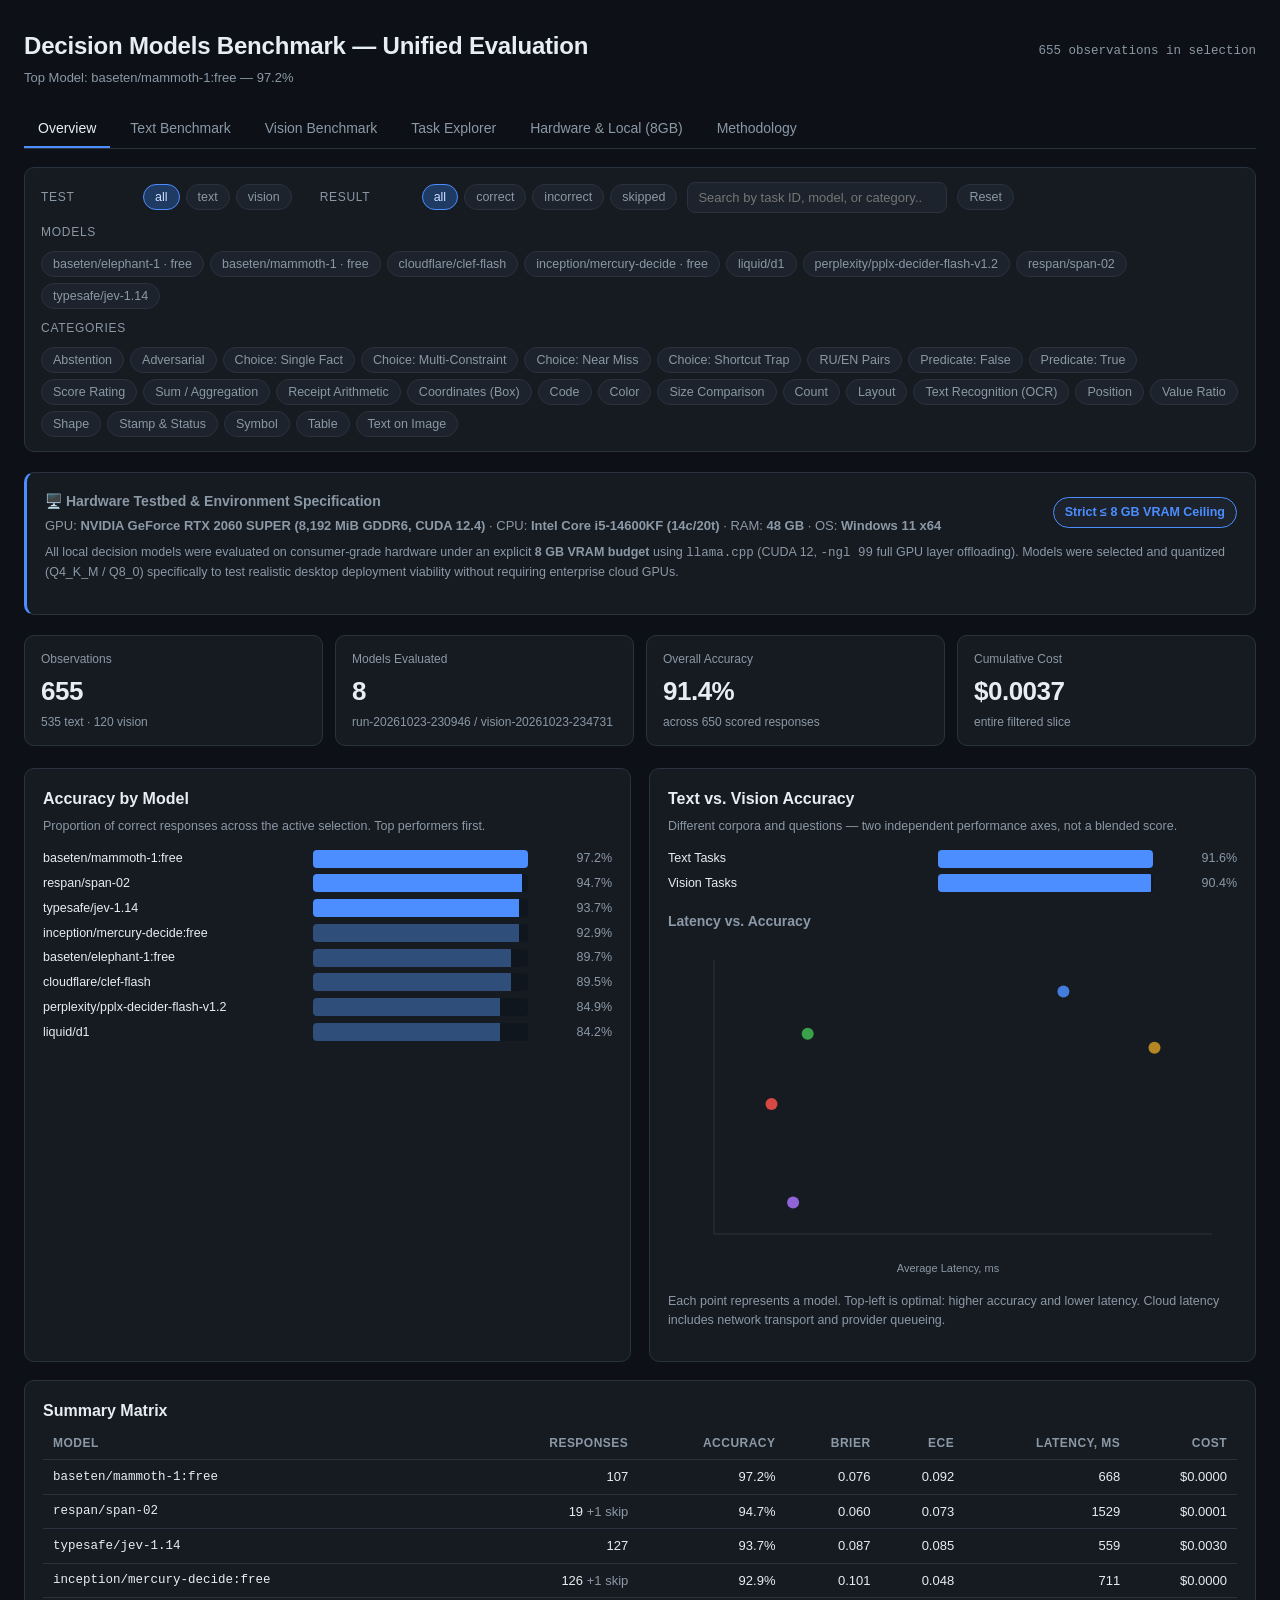
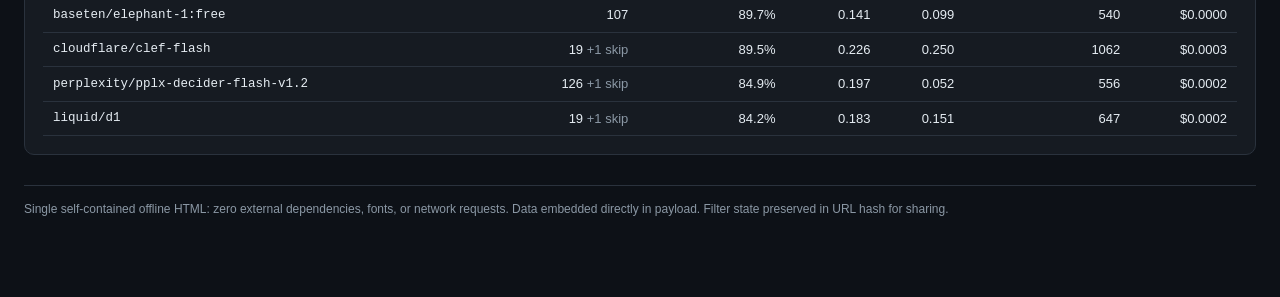
==== commit 9886f8b6: "feat: complete decision models benchmark with cloud vs local (8GB VRAM) and interactive report" ====
--- a/docs/index.html
+++ b/docs/index.html
@@ -184,7 +184,7 @@
       <div style="display:flex;justify-content:space-between;align-items:center;flex-wrap:wrap;gap:12px">
         <div>
           <h3 style="margin:0 0 4px">🖥️ Hardware Testbed &amp; Environment Specification</h3>
-          <div class="sub">GPU: <b>NVIDIA GeForce RTX 2060 SUPER (8,192 MiB GDDR6, CUDA 12.4)</b> · CPU: <b>Intel Core i5-14600KF (14c/20t)</b> · RAM: <b>48 GB</b> · OS: <b>Windows 10 x64</b></div>
+          <div class="sub">GPU: <b>NVIDIA GeForce RTX 2060 SUPER (8,192 MiB GDDR6, CUDA 12.4)</b> · CPU: <b>Intel Core i5-14600KF (14c/20t)</b> · RAM: <b>48 GB</b> · OS: <b>Windows 11 x64</b></div>
         </div>
         <span class="chip" style="border-color:var(--accent);color:var(--accent);font-weight:600">Strict ≤ 8 GB VRAM Ceiling</span>
       </div>
